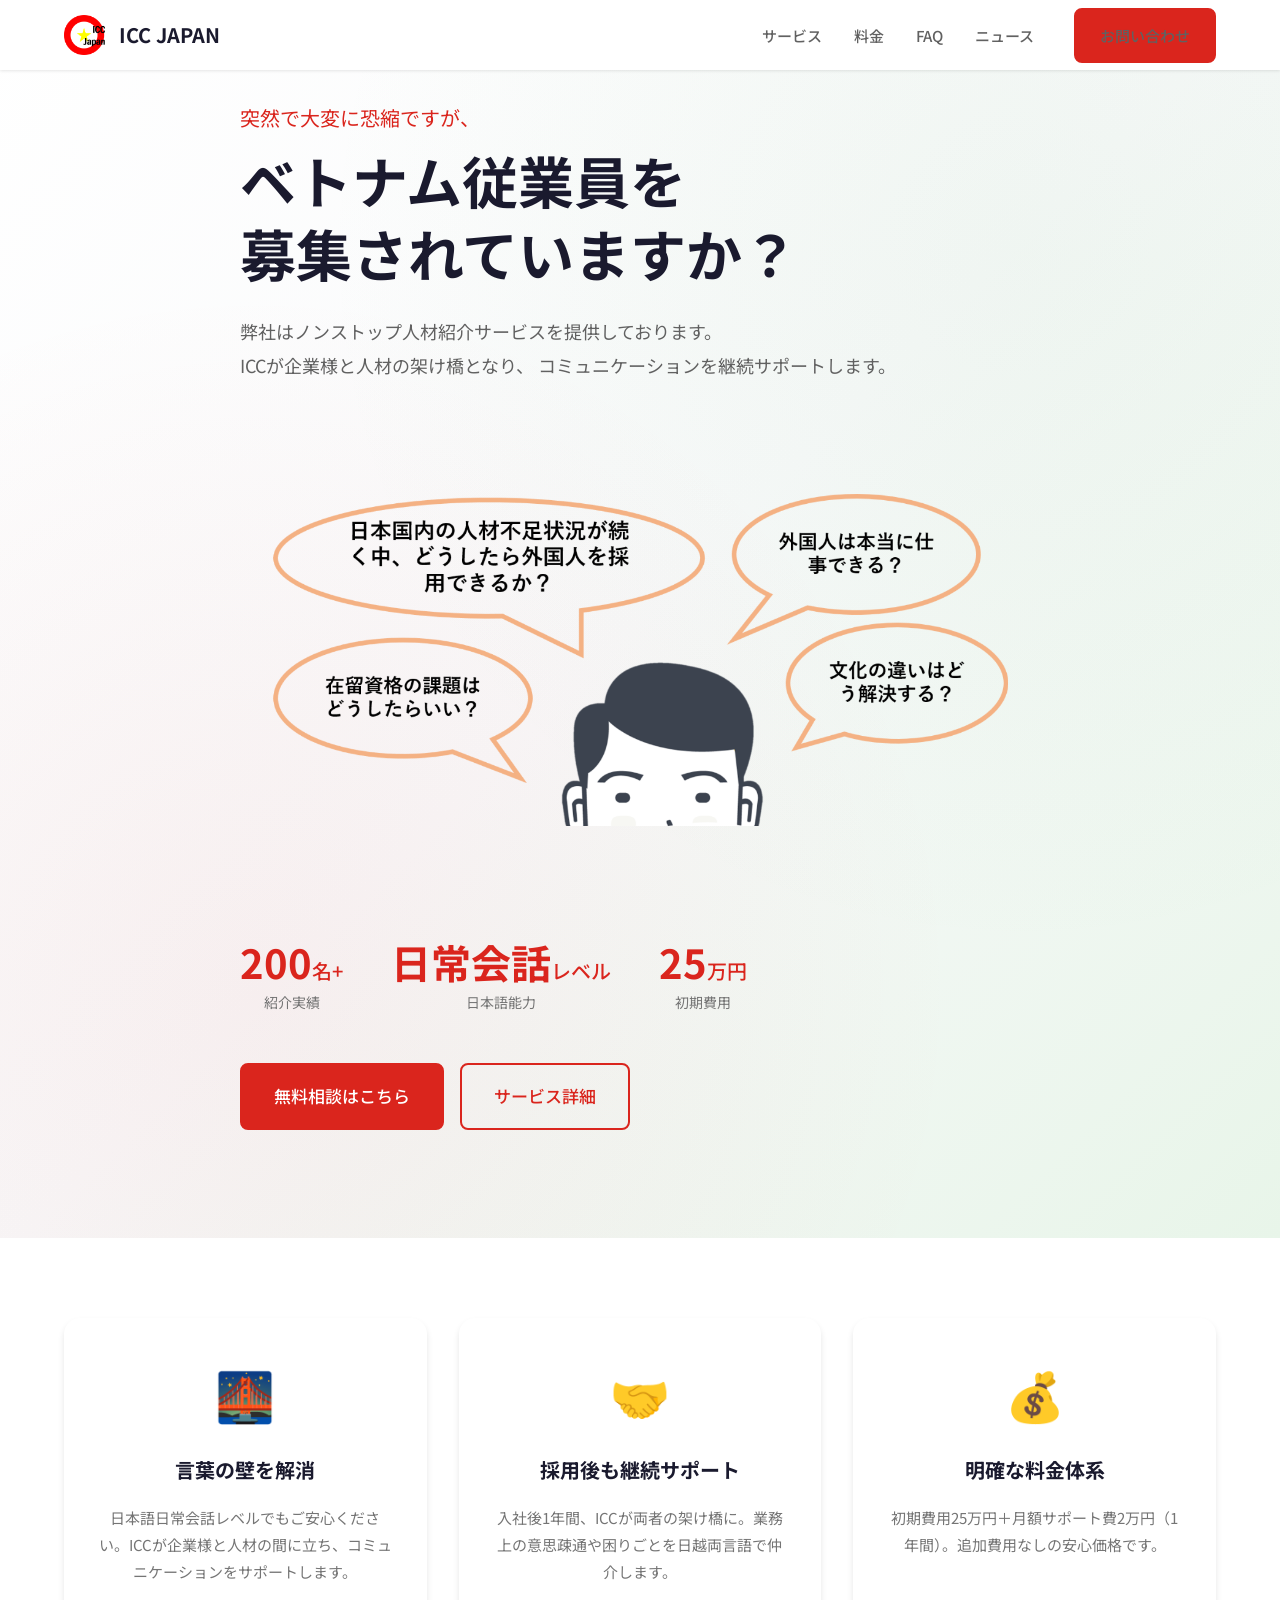
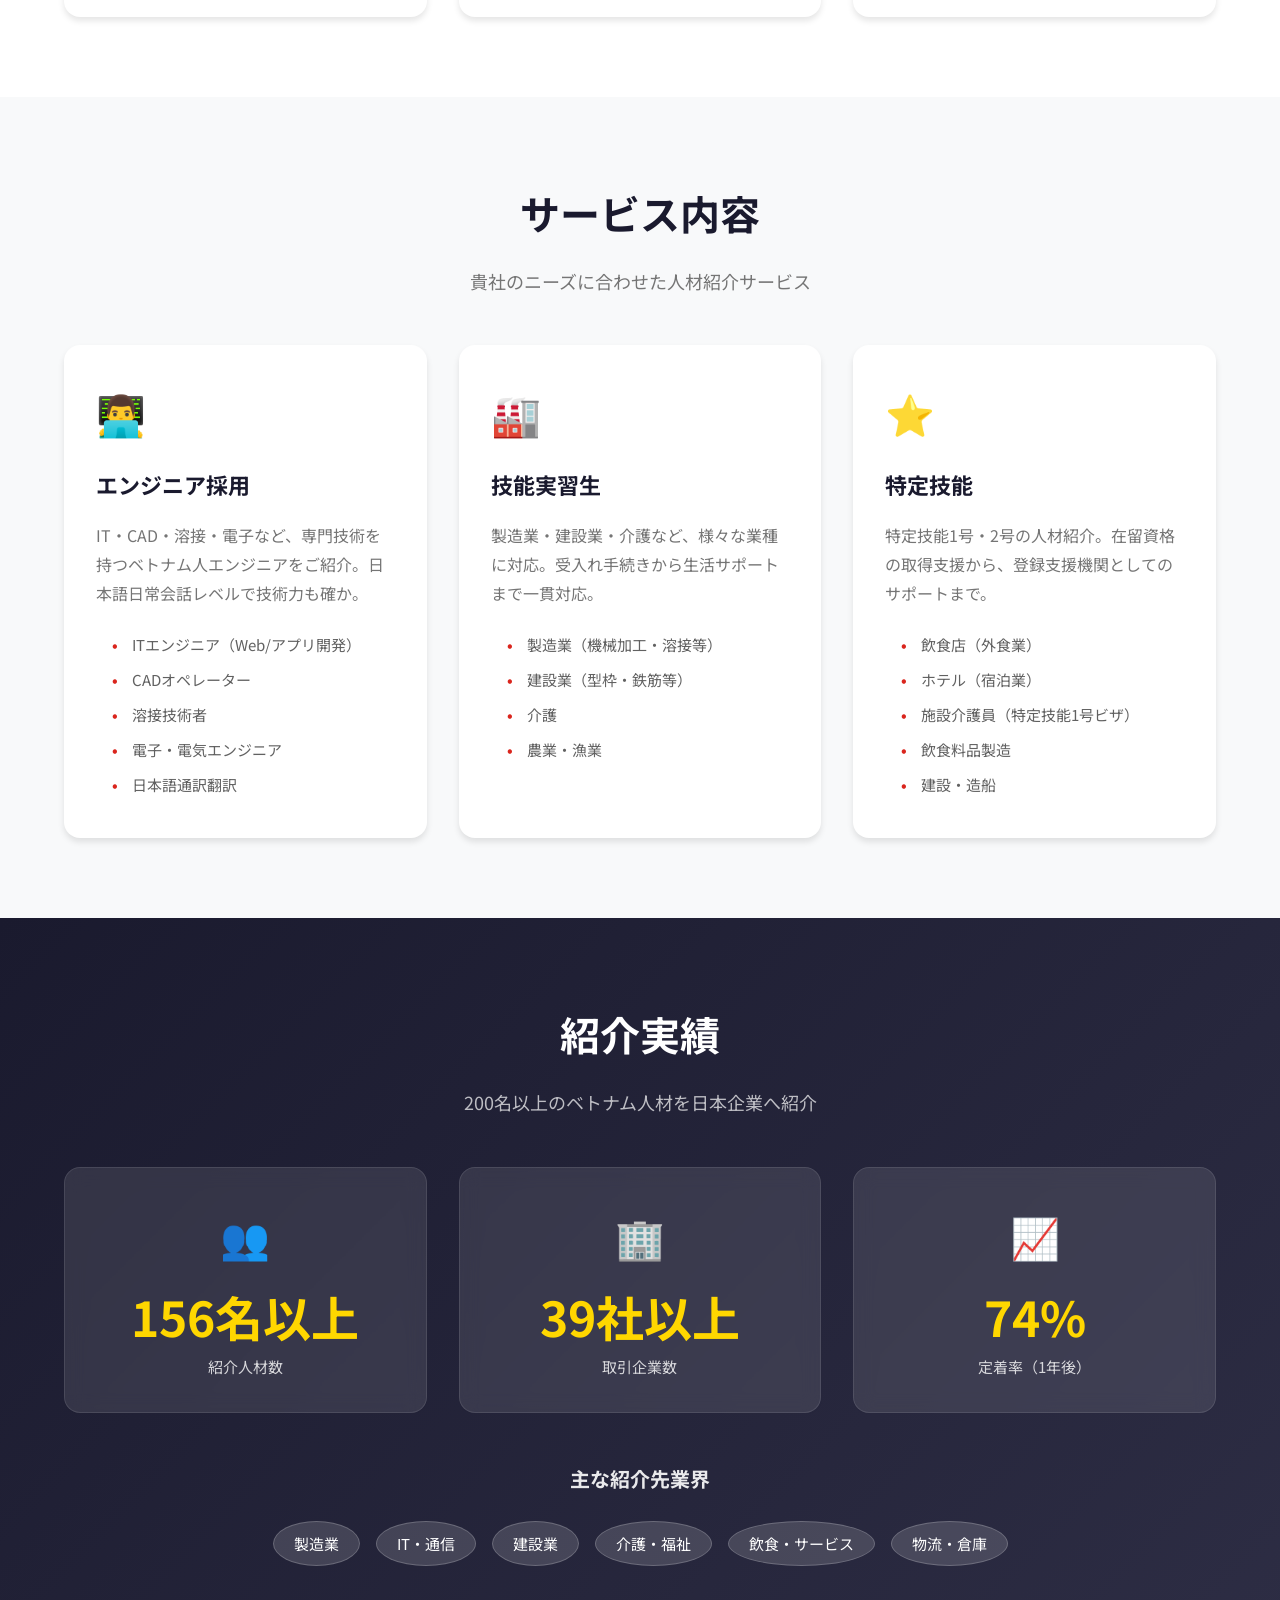
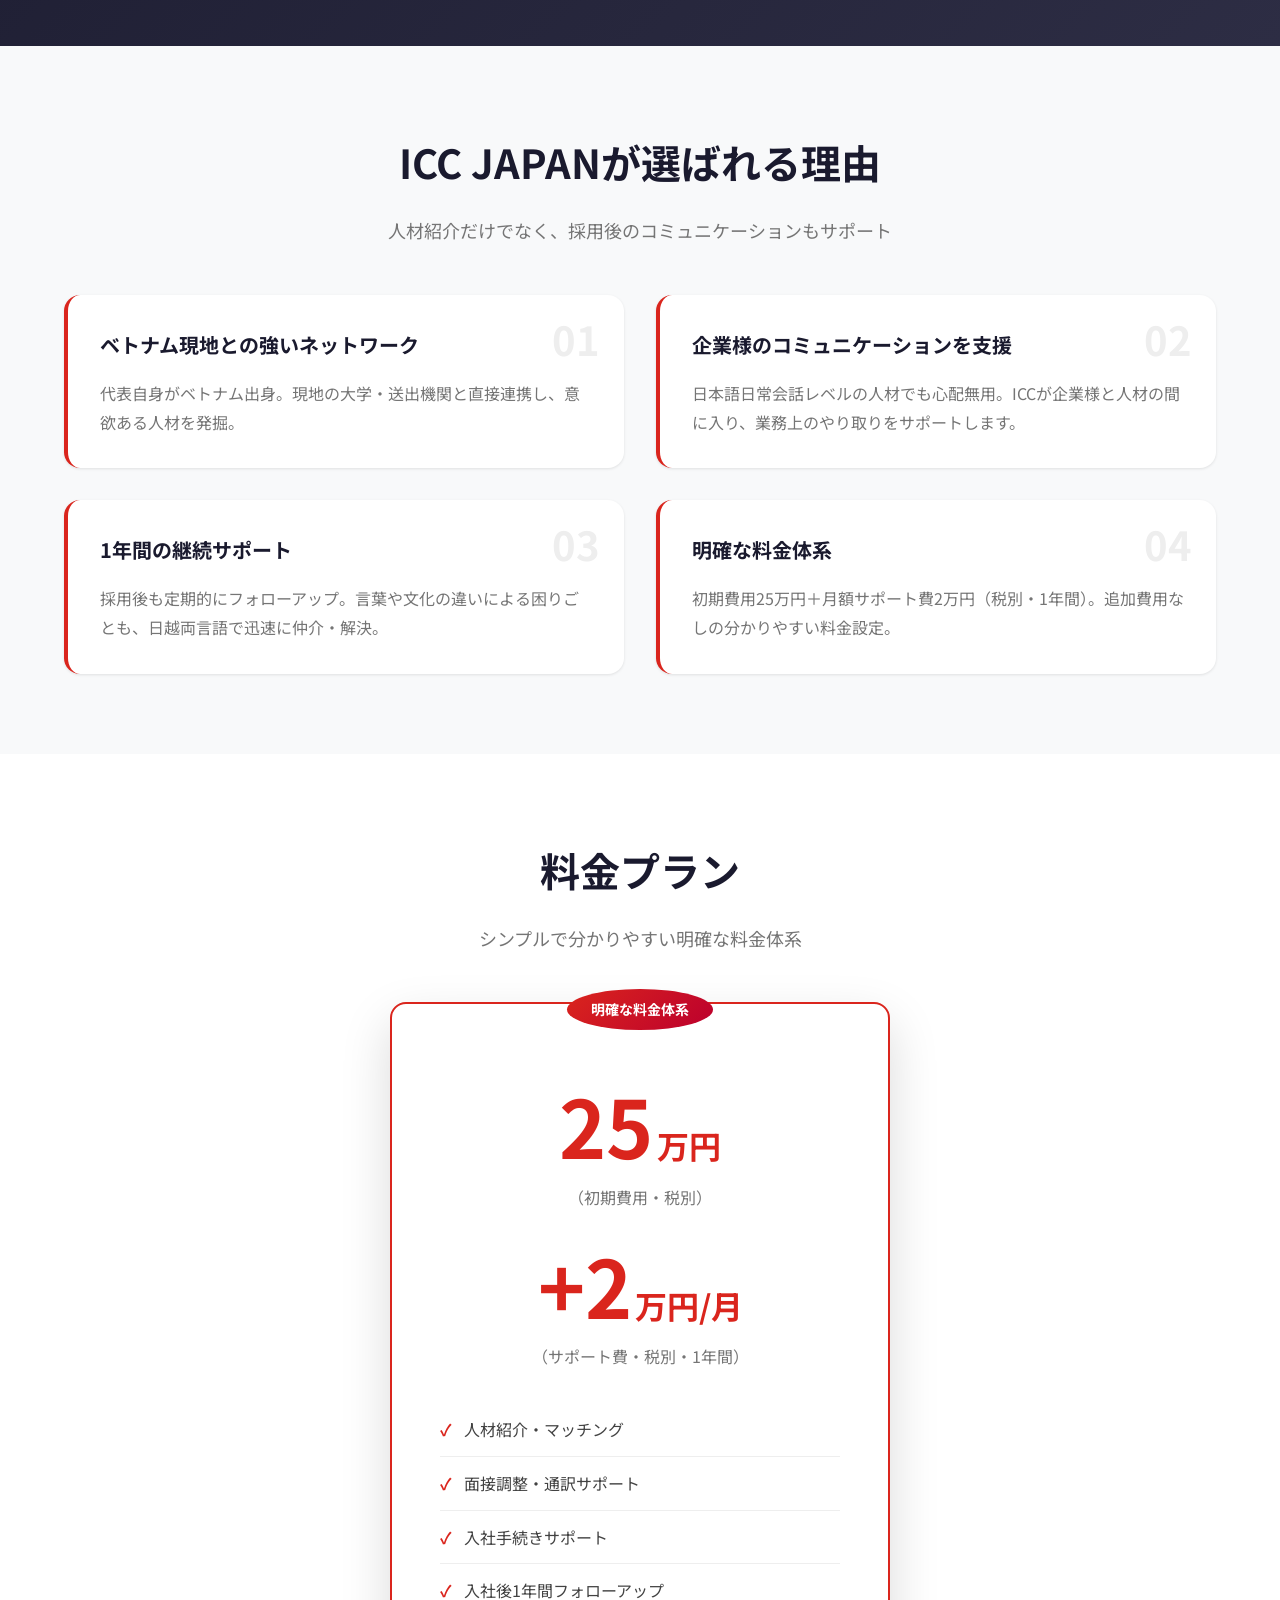
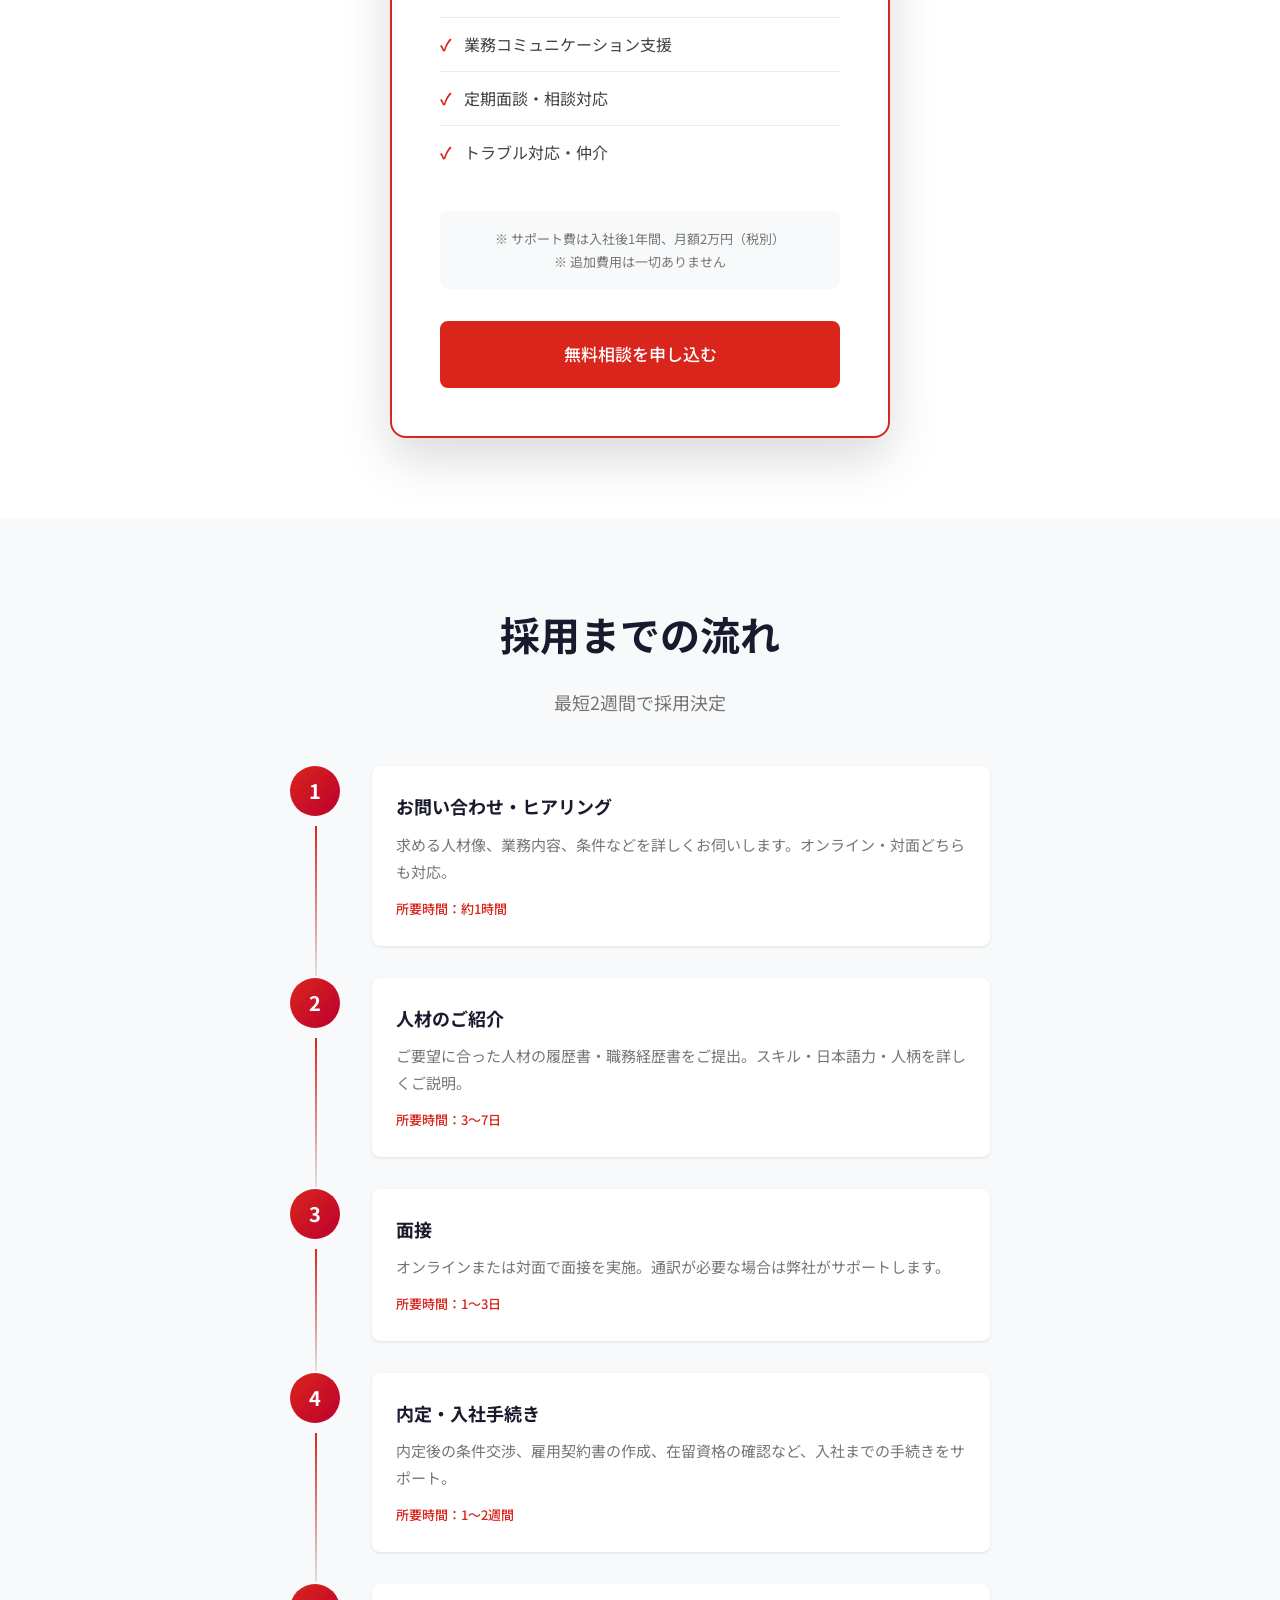
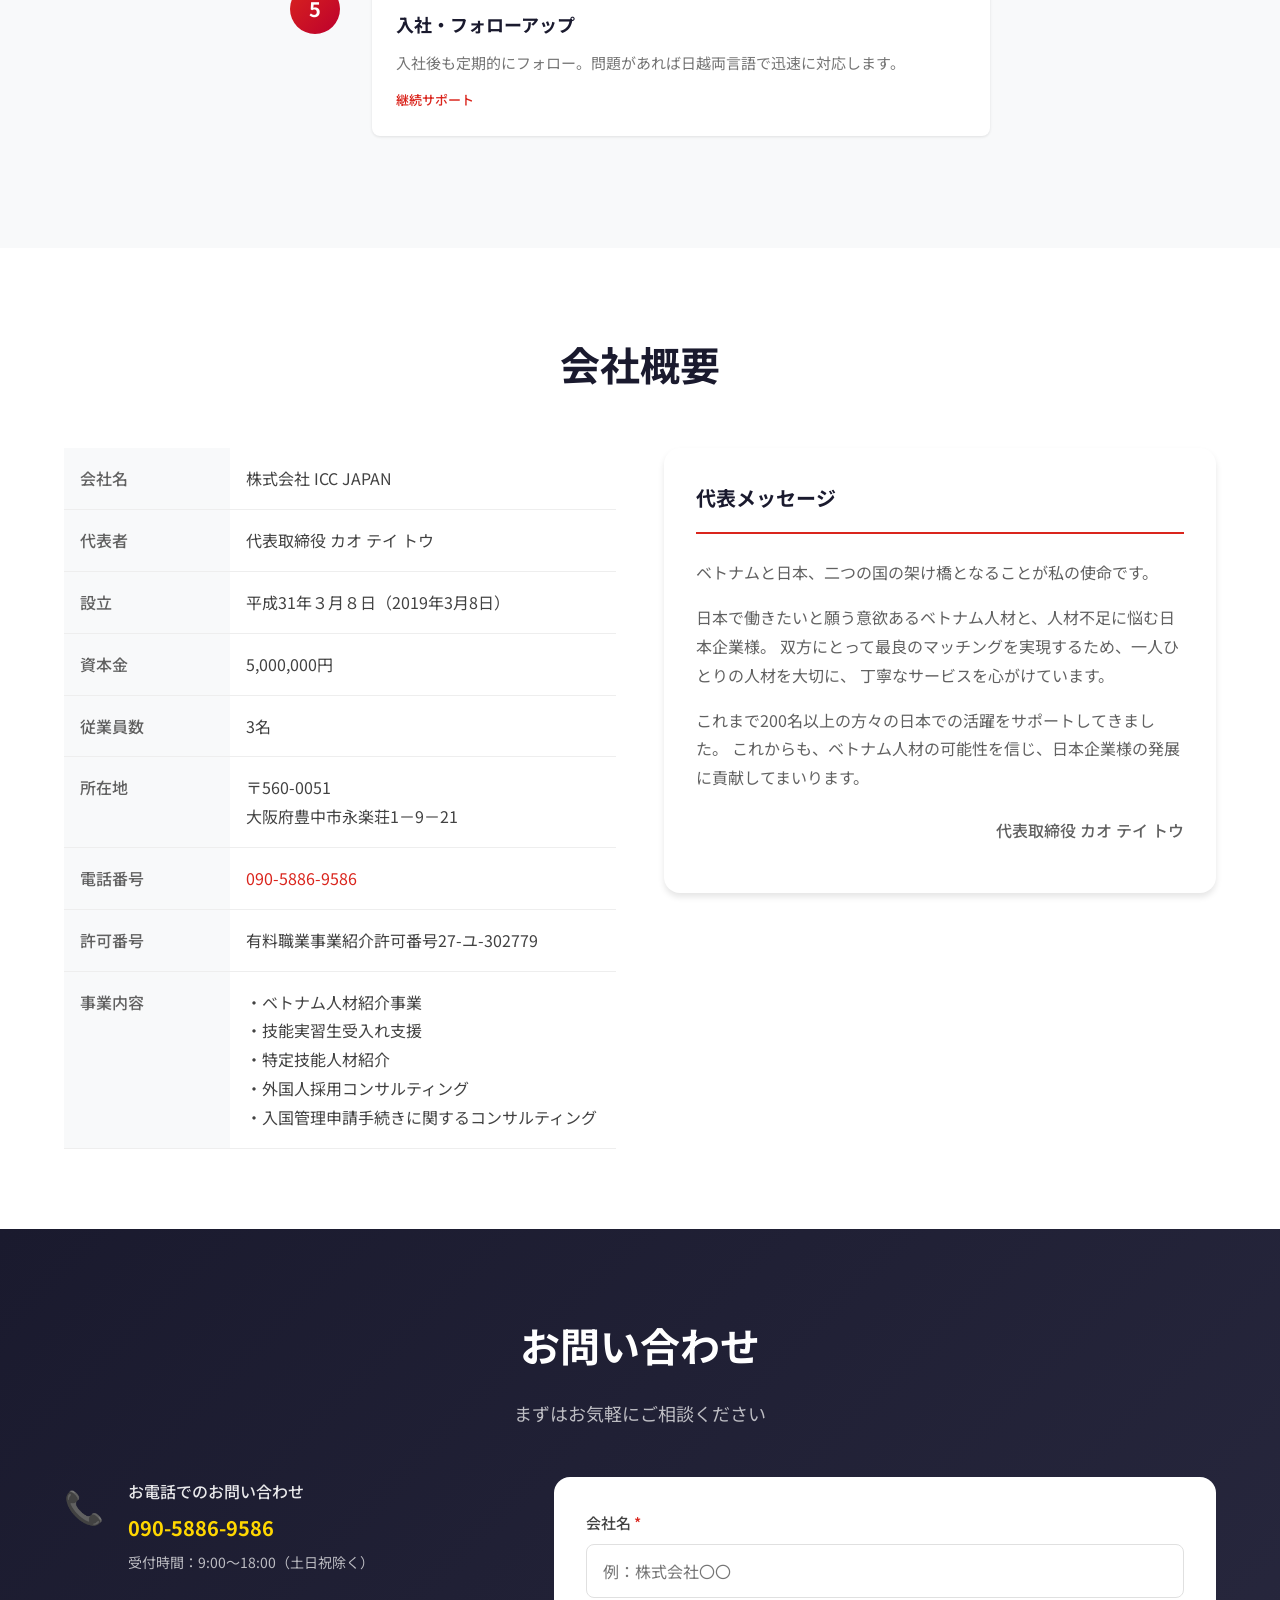
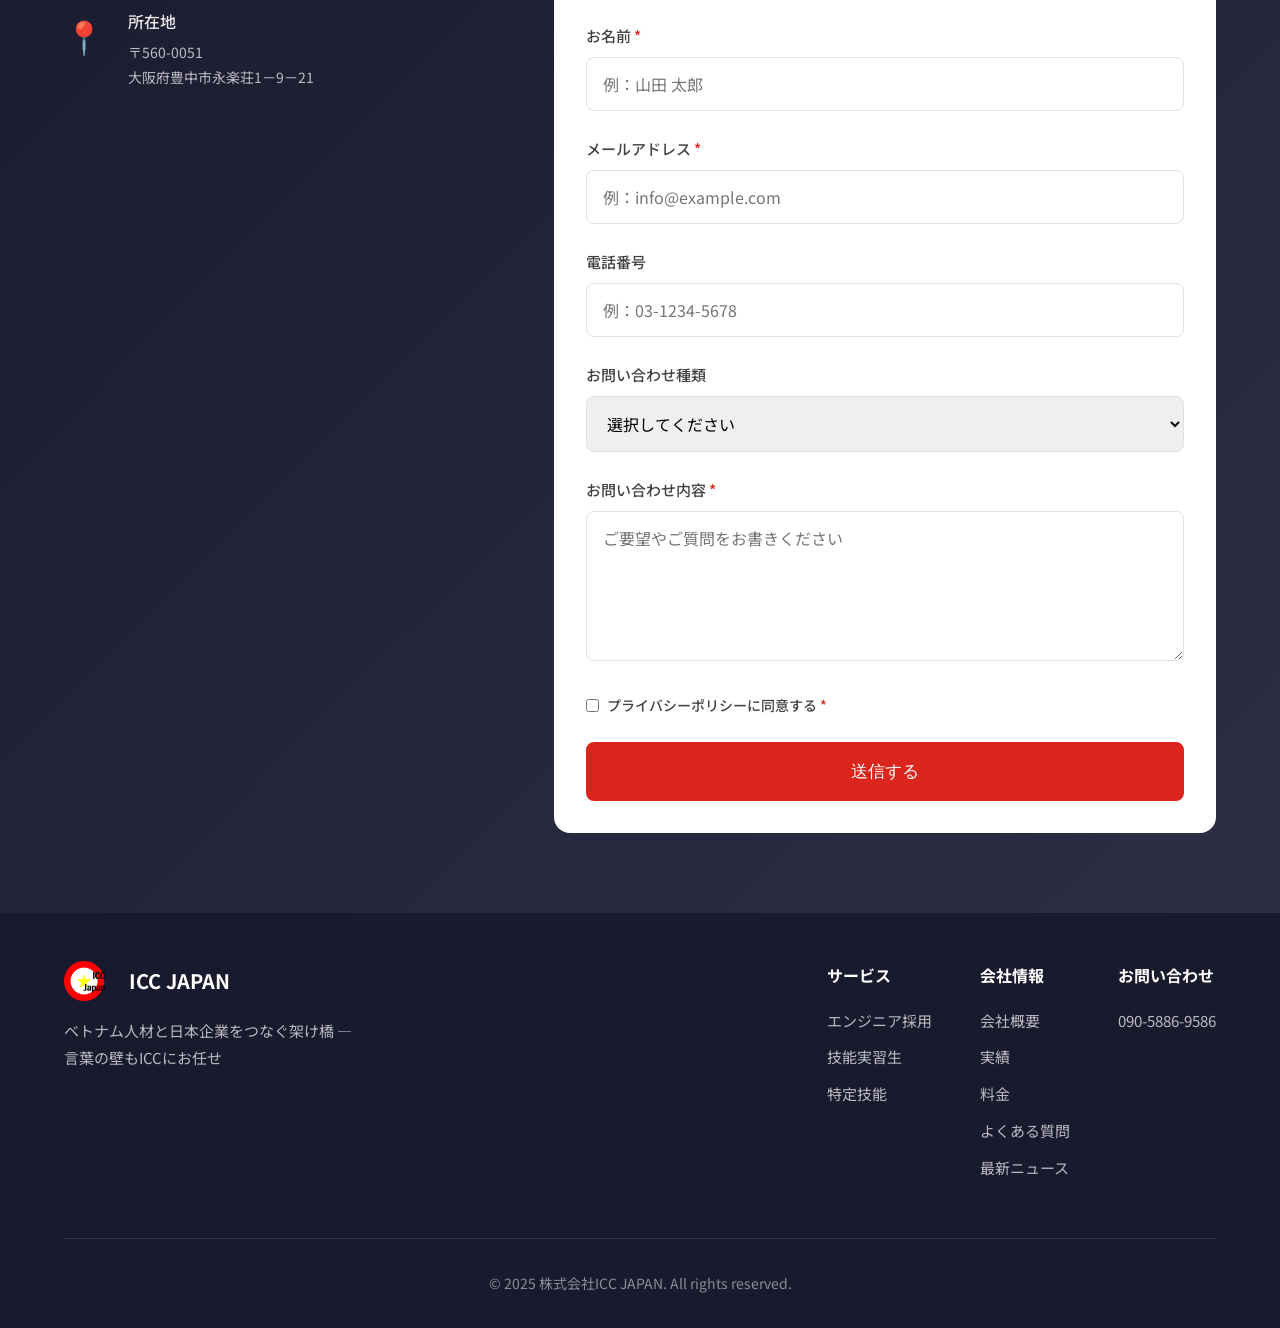
==== index.html @ caa1cba9 "Remove contact@iccjpn.com email from website" ====
<!DOCTYPE html>
<html lang="ja">
<head>
    <meta charset="UTF-8">
    <meta name="viewport" content="width=device-width, initial-scale=1.0">
    <meta http-equiv="X-UA-Compatible" content="IE=edge">
    
    <!-- Primary SEO Meta Tags -->
    <title>ベトナム人材紹介・採用支援 | 株式会社ICC JAPAN【大阪】</title>
    <meta name="description" content="ベトナム人材紹介のエキスパート。日本語日常会話レベルの人材でも安心—ICCが企業様と人材の架け橋となりコミュニケーションをサポート。200名以上の紹介実績。初期費用25万円+月額2万円の明確な料金体系。大阪を拠点に全国対応。">
    <meta name="keywords" content="ベトナム人材紹介,技能実習生,特定技能,エンジニア採用,外国人採用,ベトナム人エンジニア,人材紹介会社,大阪,日本語日常会話,外国人労働者">
    <meta name="author" content="株式会社ICC JAPAN">
    <meta name="robots" content="index, follow">
    <link rel="canonical" href="https://iccjpn.com/">
    
    <!-- Hreflang -->
    <link rel="alternate" hreflang="ja" href="https://iccjpn.com/">
    <link rel="alternate" hreflang="x-default" href="https://iccjpn.com/">
    
    <!-- Open Graph / Facebook -->
    <meta property="og:type" content="website">
    <meta property="og:url" content="https://iccjpn.com/">
    <meta property="og:title" content="ベトナム人材紹介・採用支援 | 株式会社ICC JAPAN">
    <meta property="og:description" content="日本語日常会話レベルでも安心採用。ICCが企業様と人材の架け橋となり、コミュニケーションを継続サポート。200名以上の紹介実績。明確な料金体系。">
    <meta property="og:image" content="https://iccjpn.com/images/og-image.jpg">
    <meta property="og:locale" content="ja_JP">
    
    <!-- Twitter -->
    <meta name="twitter:card" content="summary_large_image">
    <meta name="twitter:url" content="https://iccjpn.com/">
    <meta name="twitter:title" content="ベトナム人材紹介・採用支援 | 株式会社ICC JAPAN">
    <meta name="twitter:description" content="日本語日常会話レベルでも安心採用。ICCが企業と人材の架け橋に。200名以上の紹介実績。">
    <meta name="twitter:image" content="https://iccjpn.com/images/og-image.jpg">
    
    <!-- Favicon -->
    <link rel="icon" type="image/svg+xml" href="/images/favicon.svg">
    <link rel="apple-touch-icon" href="/images/apple-touch-icon.png">
    
    <!-- Google Fonts -->
    <link rel="preconnect" href="https://fonts.googleapis.com">
    <link rel="preconnect" href="https://fonts.gstatic.com" crossorigin>
    <link href="https://fonts.googleapis.com/css2?family=Noto+Sans+JP:wght@400;500;700&display=swap" rel="stylesheet">
    
    <!-- Google tag (gtag.js) -->
    <!-- Get your ID from: https://analytics.google.com → Admin → Data Streams -->
    <script async src="https://www.googletagmanager.com/gtag/js?id=G-J0CHSYTLVM"></script>
    <script>
      window.dataLayer = window.dataLayer || [];
      function gtag(){dataLayer.push(arguments);}
      gtag('js', new Date());
      gtag('config', 'G-J0CHSYTLVM');
    </script>
    
    <!-- Stylesheets -->
    <link rel="stylesheet" href="css/style.css">
    
    <!-- Structured Data - Organization Schema -->
    <script type="application/ld+json">
    {
        "@context": "https://schema.org",
        "@type": "Organization",
        "name": "株式会社ICC JAPAN",
        "alternateName": "ICC JAPAN",
        "url": "https://iccjpn.com",
        "logo": "https://iccjpn.com/images/logo.png",
        "description": "ベトナム人材紹介・採用支援サービス。企業と人材の架け橋となり、日本語日常会話レベルからの採用を継続サポート。",
        "foundingDate": "2019-03-08",
        "address": {
            "@type": "PostalAddress",
            "streetAddress": "永楽荘1－9－21",
            "addressLocality": "豊中市",
            "addressRegion": "大阪府",
            "postalCode": "560-0051",
            "addressCountry": "JP"
        },
        "contactPoint": {
            "@type": "ContactPoint",
            "telephone": "+81-90-5886-9586",
            "contactType": "customer service",
            "availableLanguage": ["Japanese", "Vietnamese"]
        },
        "sameAs": [],
        "areaServed": "JP",
        "serviceType": "人材紹介サービス"
    }
    </script>
    
    <!-- Structured Data - LocalBusiness -->
    <script type="application/ld+json">
    {
        "@context": "https://schema.org",
        "@type": "EmploymentAgency",
        "name": "株式会社ICC JAPAN",
        "image": "https://iccjpn.com/images/office.jpg",
        "url": "https://iccjpn.com",
        "telephone": "+81-90-5886-9586",
        "address": {
            "@type": "PostalAddress",
            "streetAddress": "永楽荘1－9－21",
            "addressLocality": "豊中市",
            "addressRegion": "大阪府",
            "postalCode": "560-0051",
            "addressCountry": "JP"
        },
        "priceRange": "初期費用25万円+月額2万円（税別・1年間）",
        "openingHoursSpecification": {
            "@type": "OpeningHoursSpecification",
            "dayOfWeek": ["Monday", "Tuesday", "Wednesday", "Thursday", "Friday"],
            "opens": "09:00",
            "closes": "18:00"
        }
    }
    </script>
</head>
<body>
    <!-- Header -->
    <header class="header" id="header">
        <div class="container">
            <div class="header-inner">
                <a href="/" class="logo">
                    <img src="images/logo.png" alt="ICC JAPAN" class="logo-image">
                    <span class="logo-text">ICC JAPAN</span>
                </a>
                <button class="mobile-menu-btn" aria-label="メニュー" id="mobileMenuBtn">
                    <span></span>
                    <span></span>
                    <span></span>
                </button>
                <nav class="nav" id="nav">
                    <ul class="nav-list">
                        <li><a href="#services">サービス</a></li>
                        <li><a href="#pricing">料金</a></li>
                        <li><a href="/faq.html">FAQ</a></li>
                        <li><a href="/news.html">ニュース</a></li>
                        <li><a href="#contact" class="btn btn-primary">お問い合わせ</a></li>
                    </ul>
                </nav>
            </div>
        </div>
    </header>

    <!-- Hero Section -->
    <section class="hero" id="hero">
        <div class="hero-bg"></div>
        <div class="container">
            <div class="hero-content">
                <h1 class="hero-title">
                    <span class="hero-title-sub">突然で大変に恐縮ですが、</span>
                    <span class="hero-title-main">ベトナム従業員を<br>募集されていますか？</span>
                </h1>
                <p class="hero-description">
                    弊社はノンストップ人材紹介サービスを提供しております。<br>
                    ICCが企業様と人材の架け橋となり、<br class="sp-only">
                    コミュニケーションを継続サポートします。
                </p>
                <div class="hero-image">
                    <img src="images/recruitment-main.png" alt="ベトナム人材紹介サービス - ICC JAPANがベトナム人エンジニア・技能実習生・特定技能人材と日本企業をマッチング" loading="lazy" width="800" height="500" style="max-width: 100%; height: auto; margin: 2rem 0;">
                </div>
                <div class="hero-stats">
                    <div class="stat-item">
                        <span class="stat-number">200<small>名+</small></span>
                        <span class="stat-label">紹介実績</span>
                    </div>
                    <div class="stat-item">
                        <span class="stat-number">日常会話<small>レベル</small></span>
                        <span class="stat-label">日本語能力</span>
                    </div>
                    <div class="stat-item">
                        <span class="stat-number">25<small>万円</small></span>
                        <span class="stat-label">初期費用</span>
                    </div>
                </div>
                <div class="hero-cta">
                    <a href="#contact" class="btn btn-primary btn-lg">無料相談はこちら</a>
                    <a href="#services" class="btn btn-outline btn-lg">サービス詳細</a>
                </div>
            </div>
        </div>
    </section>

    <!-- Features Section -->
    <section class="features" id="features">
        <div class="container">
            <div class="features-grid">
                <div class="feature-card">
                    <div class="feature-icon">🌉</div>
                    <h3>言葉の壁を解消</h3>
                    <p>日本語日常会話レベルでもご安心ください。ICCが企業様と人材の間に立ち、コミュニケーションをサポートします。</p>
                </div>
                <div class="feature-card">
                    <div class="feature-icon">🤝</div>
                    <h3>採用後も継続サポート</h3>
                    <p>入社後1年間、ICCが両者の架け橋に。業務上の意思疎通や困りごとを日越両言語で仲介します。</p>
                </div>
                <div class="feature-card">
                    <div class="feature-icon">💰</div>
                    <h3>明確な料金体系</h3>
                    <p>初期費用25万円＋月額サポート費2万円（1年間）。追加費用なしの安心価格です。</p>
                </div>
            </div>
        </div>
    </section>

    <!-- Services Section -->
    <section class="services section" id="services">
        <div class="container">
            <div class="section-header">
                <h2 class="section-title">サービス内容</h2>
                <p class="section-subtitle">貴社のニーズに合わせた人材紹介サービス</p>
            </div>
            <div class="services-grid">
                <div class="service-card">
                    <div class="service-icon">👨‍💻</div>
                    <h3>エンジニア採用</h3>
                    <p>IT・CAD・溶接・電子など、専門技術を持つベトナム人エンジニアをご紹介。日本語日常会話レベルで技術力も確か。</p>
                    <ul class="service-list">
                        <li>ITエンジニア（Web/アプリ開発）</li>
                        <li>CADオペレーター</li>
                        <li>溶接技術者</li>
                        <li>電子・電気エンジニア</li>
                        <li>日本語通訳翻訳</li>
                    </ul>
                </div>
                <div class="service-card">
                    <div class="service-icon">🏭</div>
                    <h3>技能実習生</h3>
                    <p>製造業・建設業・介護など、様々な業種に対応。受入れ手続きから生活サポートまで一貫対応。</p>
                    <ul class="service-list">
                        <li>製造業（機械加工・溶接等）</li>
                        <li>建設業（型枠・鉄筋等）</li>
                        <li>介護</li>
                        <li>農業・漁業</li>
                    </ul>
                </div>
                <div class="service-card">
                    <div class="service-icon">⭐</div>
                    <h3>特定技能</h3>
                    <p>特定技能1号・2号の人材紹介。在留資格の取得支援から、登録支援機関としてのサポートまで。</p>
                    <ul class="service-list">
                        <li>飲食店（外食業）</li>
                        <li>ホテル（宿泊業）</li>
                        <li>施設介護員（特定技能1号ビザ）</li>
                        <li>飲食料品製造</li>
                        <li>建設・造船</li>
                    </ul>
                </div>
            </div>
        </div>
    </section>

    <!-- Track Record Section -->
    <section class="track-record section" id="track-record">
        <div class="container">
            <div class="section-header">
                <h2 class="section-title">紹介実績</h2>
                <p class="section-subtitle">200名以上のベトナム人材を日本企業へ紹介</p>
            </div>
            <div class="track-record-content">
                <div class="stats-showcase">
                    <div class="stat-card">
                        <div class="stat-icon">👥</div>
                        <div class="stat-number-lg">200<span>名以上</span></div>
                        <div class="stat-desc">紹介人材数</div>
                    </div>
                    <div class="stat-card">
                        <div class="stat-icon">🏢</div>
                        <div class="stat-number-lg">50<span>社以上</span></div>
                        <div class="stat-desc">取引企業数</div>
                    </div>
                    <div class="stat-card">
                        <div class="stat-icon">📈</div>
                        <div class="stat-number-lg">95<span>%</span></div>
                        <div class="stat-desc">定着率（1年後）</div>
                    </div>
                </div>
                <div class="industries-served">
                    <h3>主な紹介先業界</h3>
                    <div class="industry-tags">
                        <span class="industry-tag">製造業</span>
                        <span class="industry-tag">IT・通信</span>
                        <span class="industry-tag">建設業</span>
                        <span class="industry-tag">介護・福祉</span>
                        <span class="industry-tag">飲食・サービス</span>
                        <span class="industry-tag">物流・倉庫</span>
                    </div>
                </div>
            </div>
        </div>
    </section>

    <!-- Why Choose Us Section -->
    <section class="why-us section" id="why-us">
        <div class="container">
            <div class="section-header">
                <h2 class="section-title">ICC JAPANが選ばれる理由</h2>
                <p class="section-subtitle">人材紹介だけでなく、採用後のコミュニケーションもサポート</p>
            </div>
            <div class="why-us-grid">
                <div class="why-us-item">
                    <div class="why-us-number">01</div>
                    <h3>ベトナム現地との強いネットワーク</h3>
                    <p>代表自身がベトナム出身。現地の大学・送出機関と直接連携し、意欲ある人材を発掘。</p>
                </div>
                <div class="why-us-item">
                    <div class="why-us-number">02</div>
                    <h3>企業様のコミュニケーションを支援</h3>
                    <p>日本語日常会話レベルの人材でも心配無用。ICCが企業様と人材の間に入り、業務上のやり取りをサポートします。</p>
                </div>
                <div class="why-us-item">
                    <div class="why-us-number">03</div>
                    <h3>1年間の継続サポート</h3>
                    <p>採用後も定期的にフォローアップ。言葉や文化の違いによる困りごとも、日越両言語で迅速に仲介・解決。</p>
                </div>
                <div class="why-us-item">
                    <div class="why-us-number">04</div>
                    <h3>明確な料金体系</h3>
                    <p>初期費用25万円＋月額サポート費2万円（税別・1年間）。追加費用なしの分かりやすい料金設定。</p>
                </div>
            </div>
        </div>
    </section>

    <!-- Pricing Section -->
    <section class="pricing section" id="pricing">
        <div class="container">
            <div class="section-header">
                <h2 class="section-title">料金プラン</h2>
                <p class="section-subtitle">シンプルで分かりやすい明確な料金体系</p>
            </div>
            <div class="pricing-card-wrapper">
                <div class="pricing-card">
                    <div class="pricing-badge">明確な料金体系</div>
                    <div class="pricing-amount">
                        <span class="pricing-percent">25</span>
                        <span class="pricing-unit">万円</span>
                        <span class="pricing-base">（初期費用・税別）</span>
                    </div>
                    <div class="pricing-amount" style="margin-top: 1rem; font-size: 0.8em;">
                        <span class="pricing-percent">+2</span>
                        <span class="pricing-unit">万円/月</span>
                        <span class="pricing-base">（サポート費・税別・1年間）</span>
                    </div>
                    <ul class="pricing-features">
                        <li><span class="check">✓</span>人材紹介・マッチング</li>
                        <li><span class="check">✓</span>面接調整・通訳サポート</li>
                        <li><span class="check">✓</span>入社手続きサポート</li>
                        <li><span class="check">✓</span>入社後1年間フォローアップ</li>
                        <li><span class="check">✓</span>業務コミュニケーション支援</li>
                        <li><span class="check">✓</span>定期面談・相談対応</li>
                        <li><span class="check">✓</span>トラブル対応・仲介</li>
                    </ul>
                    <div class="pricing-note">
                        ※ サポート費は入社後1年間、月額2万円（税別）<br>
                        ※ 追加費用は一切ありません
                    </div>
                    <a href="#contact" class="btn btn-primary btn-lg btn-block">無料相談を申し込む</a>
                </div>
            </div>
        </div>
    </section>

    <!-- Process Section -->
    <section class="process section" id="process">
        <div class="container">
            <div class="section-header">
                <h2 class="section-title">採用までの流れ</h2>
                <p class="section-subtitle">最短2週間で採用決定</p>
            </div>
            <div class="process-timeline">
                <div class="process-step">
                    <div class="step-number">1</div>
                    <div class="step-content">
                        <h3>お問い合わせ・ヒアリング</h3>
                        <p>求める人材像、業務内容、条件などを詳しくお伺いします。オンライン・対面どちらも対応。</p>
                        <span class="step-duration">所要時間：約1時間</span>
                    </div>
                </div>
                <div class="process-step">
                    <div class="step-number">2</div>
                    <div class="step-content">
                        <h3>人材のご紹介</h3>
                        <p>ご要望に合った人材の履歴書・職務経歴書をご提出。スキル・日本語力・人柄を詳しくご説明。</p>
                        <span class="step-duration">所要時間：3〜7日</span>
                    </div>
                </div>
                <div class="process-step">
                    <div class="step-number">3</div>
                    <div class="step-content">
                        <h3>面接</h3>
                        <p>オンラインまたは対面で面接を実施。通訳が必要な場合は弊社がサポートします。</p>
                        <span class="step-duration">所要時間：1〜3日</span>
                    </div>
                </div>
                <div class="process-step">
                    <div class="step-number">4</div>
                    <div class="step-content">
                        <h3>内定・入社手続き</h3>
                        <p>内定後の条件交渉、雇用契約書の作成、在留資格の確認など、入社までの手続きをサポート。</p>
                        <span class="step-duration">所要時間：1〜2週間</span>
                    </div>
                </div>
                <div class="process-step">
                    <div class="step-number">5</div>
                    <div class="step-content">
                        <h3>入社・フォローアップ</h3>
                        <p>入社後も定期的にフォロー。問題があれば日越両言語で迅速に対応します。</p>
                        <span class="step-duration">継続サポート</span>
                    </div>
                </div>
            </div>
        </div>
    </section>

    <!-- About Section -->
    <section class="about section" id="about">
        <div class="container">
            <div class="section-header">
                <h2 class="section-title">会社概要</h2>
            </div>
            <div class="about-content">
                <div class="about-info">
                    <table class="about-table">
                        <tr>
                            <th>会社名</th>
                            <td>株式会社 ICC JAPAN</td>
                        </tr>
                        <tr>
                            <th>代表者</th>
                            <td>代表取締役 カオ テイ トウ</td>
                        </tr>
                        <tr>
                            <th>設立</th>
                            <td>平成31年３月８日（2019年3月8日）</td>
                        </tr>
                        <tr>
                            <th>資本金</th>
                            <td>5,000,000円</td>
                        </tr>
                        <tr>
                            <th>従業員数</th>
                            <td>3名</td>
                        </tr>
                        <tr>
                            <th>所在地</th>
                            <td>〒560-0051<br>大阪府豊中市永楽荘1－9－21</td>
                        </tr>
                        <tr>
                            <th>電話番号</th>
                            <td><a href="tel:090-5886-9586">090-5886-9586</a></td>
                        </tr>

                        <tr>
                            <th>許可番号</th>
                            <td>有料職業事業紹介許可番号27-ユ-302779</td>
                        </tr>
                        <tr>
                            <th>事業内容</th>
                            <td>
                                ・ベトナム人材紹介事業<br>
                                ・技能実習生受入れ支援<br>
                                ・特定技能人材紹介<br>
                                ・外国人採用コンサルティング<br>
                                ・入国管理申請手続きに関するコンサルティング
                            </td>
                        </tr>
                    </table>
                </div>
                <div class="about-message">
                    <h3>代表メッセージ</h3>
                    <p>
                        ベトナムと日本、二つの国の架け橋となることが私の使命です。
                    </p>
                    <p>
                        日本で働きたいと願う意欲あるベトナム人材と、人材不足に悩む日本企業様。
                        双方にとって最良のマッチングを実現するため、一人ひとりの人材を大切に、
                        丁寧なサービスを心がけています。
                    </p>
                    <p>
                        これまで200名以上の方々の日本での活躍をサポートしてきました。
                        これからも、ベトナム人材の可能性を信じ、日本企業様の発展に貢献してまいります。
                    </p>
                    <p class="representative-name">代表取締役 カオ テイ トウ</p>
                </div>
            </div>
        </div>
    </section>

    <!-- Contact Section -->
    <section class="contact section" id="contact">
        <div class="container">
            <div class="section-header">
                <h2 class="section-title">お問い合わせ</h2>
                <p class="section-subtitle">まずはお気軽にご相談ください</p>
            </div>
            <div class="contact-content">
                <div class="contact-info">
                    <div class="contact-item">
                        <div class="contact-icon">📞</div>
                        <div class="contact-detail">
                            <h4>お電話でのお問い合わせ</h4>
                            <a href="tel:090-5886-9586" class="contact-phone">090-5886-9586</a>
                            <p>受付時間：9:00〜18:00（土日祝除く）</p>
                        </div>
                    </div>

                    <div class="contact-item">
                        <div class="contact-icon">📍</div>
                        <div class="contact-detail">
                            <h4>所在地</h4>
                            <p>〒560-0051<br>大阪府豊中市永楽荘1－9－21</p>
                        </div>
                    </div>
                </div>
                <div class="contact-form-wrapper">
                    <form class="contact-form" id="contactForm" action="https://formspree.io/f/xqedlvnl" method="POST">
                        <input type="hidden" name="_next" value="https://iccjpn.com/?success=true">
                        <input type="hidden" name="_subject" value="【ICC JAPAN】お問い合わせ">
                        <input type="text" name="_gotcha" style="display:none">
                        <div class="form-group">
                            <label for="company">会社名 <span class="required">*</span></label>
                            <input type="text" id="company" name="company" required placeholder="例：株式会社〇〇">
                        </div>
                        <div class="form-group">
                            <label for="name">お名前 <span class="required">*</span></label>
                            <input type="text" id="name" name="name" required placeholder="例：山田 太郎">
                        </div>
                        <div class="form-group">
                            <label for="email">メールアドレス <span class="required">*</span></label>
                            <input type="email" id="email" name="email" required placeholder="例：info@example.com">
                        </div>
                        <div class="form-group">
                            <label for="phone">電話番号</label>
                            <input type="tel" id="phone" name="phone" placeholder="例：03-1234-5678">
                        </div>
                        <div class="form-group">
                            <label for="category">お問い合わせ種類</label>
                            <select id="category" name="category">
                                <option value="">選択してください</option>
                                <option value="engineer">エンジニア採用について</option>
                                <option value="trainee">技能実習生について</option>
                                <option value="specified">特定技能について</option>
                                <option value="other">その他</option>
                            </select>
                        </div>
                        <div class="form-group">
                            <label for="message">お問い合わせ内容 <span class="required">*</span></label>
                            <textarea id="message" name="message" rows="5" required placeholder="ご要望やご質問をお書きください"></textarea>
                        </div>
                        <div class="form-group form-checkbox">
                            <input type="checkbox" id="privacy" name="privacy" required>
                            <label for="privacy">プライバシーポリシーに同意する <span class="required">*</span></label>
                        </div>
                        <button type="submit" class="btn btn-primary btn-lg btn-block">送信する</button>
                    </form>
                    <div class="form-success" id="formSuccess" style="display:none; background:#e8f5e9; border:1px solid #4caf50; border-radius:8px; padding:2rem; text-align:center; margin-top:1rem;">
                        <p style="color:#2e7d32; font-size:1.2rem; font-weight:700;">✅ お問い合わせありがとうございます！</p>
                        <p style="color:#424242;">2営業日以内にご返信いたします。</p>
                    </div>
                </div>
            </div>
        </div>
    </section>

    <!-- Footer -->
    <footer class="footer">
        <div class="container">
            <div class="footer-content">
                <div class="footer-brand">
                    <div class="footer-logo">
                        <img src="images/logo.png" alt="ICC JAPAN" class="logo-image" style="height: 40px; margin-right: 10px;">
                        <span class="logo-text">ICC JAPAN</span>
                    </div>
                    <p class="footer-tagline">ベトナム人材と日本企業をつなぐ架け橋 — 言葉の壁もICCにお任せ</p>
                </div>
                <div class="footer-links">
                    <div class="footer-column">
                        <h4>サービス</h4>
                        <ul>
                            <li><a href="#services">エンジニア採用</a></li>
                            <li><a href="#services">技能実習生</a></li>
                            <li><a href="#services">特定技能</a></li>
                        </ul>
                    </div>
                    <div class="footer-column">
                        <h4>会社情報</h4>
                        <ul>
                            <li><a href="#about">会社概要</a></li>
                            <li><a href="#track-record">実績</a></li>
                            <li><a href="#pricing">料金</a></li>
                            <li><a href="/faq.html">よくある質問</a></li>
                            <li><a href="/news.html">最新ニュース</a></li>
                        </ul>
                    </div>
                    <div class="footer-column">
                        <h4>お問い合わせ</h4>
                        <ul>
                            <li><a href="tel:090-5886-9586">090-5886-9586</a></li>

                        </ul>
                    </div>
                </div>
            </div>
            <div class="footer-bottom">
                <p>&copy; 2025 株式会社ICC JAPAN. All rights reserved.</p>
            </div>
        </div>
    </footer>

    <!-- Back to Top Button -->
    <a href="#" class="back-to-top" id="backToTop" aria-label="ページトップへ戻る">↑</a>

    <!-- JavaScript -->
    <script src="js/main.js" defer></script>
</body>
</html>
---- css/style.css ----
/* ==========================================================================
   ICC JAPAN - Main Stylesheet
   ========================================================================== */

/* --------------------------------------------------------------------------
   CSS Variables / Design Tokens
   -------------------------------------------------------------------------- */
:root {
    /* Colors - Vietnam & Japan inspired */
    --color-primary: #DA251D;       /* Vietnam red */
    --color-primary-dark: #B71C1C;
    --color-primary-light: #EF5350;
    --color-secondary: #BC002D;     /* Japan red */
    --color-accent: #FFD700;        /* Gold accent */
    
    /* Neutrals */
    --color-dark: #1A1A2E;
    --color-gray-900: #212121;
    --color-gray-800: #424242;
    --color-gray-700: #616161;
    --color-gray-600: #757575;
    --color-gray-500: #9E9E9E;
    --color-gray-400: #BDBDBD;
    --color-gray-300: #E0E0E0;
    --color-gray-200: #EEEEEE;
    --color-gray-100: #F5F5F5;
    --color-white: #FFFFFF;
    
    /* Background */
    --bg-light: #FAFAFA;
    --bg-section: #F8F9FA;
    
    /* Typography */
    --font-family: 'Noto Sans JP', -apple-system, BlinkMacSystemFont, 'Segoe UI', sans-serif;
    --font-size-base: 16px;
    --line-height-base: 1.8;
    
    /* Spacing */
    --spacing-xs: 0.5rem;
    --spacing-sm: 1rem;
    --spacing-md: 1.5rem;
    --spacing-lg: 2rem;
    --spacing-xl: 3rem;
    --spacing-xxl: 5rem;
    
    /* Border Radius */
    --radius-sm: 4px;
    --radius-md: 8px;
    --radius-lg: 16px;
    --radius-full: 50%;
    
    /* Shadows */
    --shadow-sm: 0 1px 3px rgba(0, 0, 0, 0.1);
    --shadow-md: 0 4px 6px rgba(0, 0, 0, 0.1);
    --shadow-lg: 0 10px 25px rgba(0, 0, 0, 0.1);
    --shadow-xl: 0 20px 50px rgba(0, 0, 0, 0.15);
    
    /* Transitions */
    --transition-fast: 0.15s ease;
    --transition-base: 0.3s ease;
    --transition-slow: 0.5s ease;
    
    /* Container */
    --container-max: 1200px;
    --container-padding: 1.5rem;
}

/* --------------------------------------------------------------------------
   Reset & Base Styles
   -------------------------------------------------------------------------- */
*, *::before, *::after {
    margin: 0;
    padding: 0;
    box-sizing: border-box;
}

html {
    font-size: var(--font-size-base);
    scroll-behavior: smooth;
}

body {
    font-family: var(--font-family);
    line-height: var(--line-height-base);
    color: var(--color-gray-800);
    background-color: var(--color-white);
    -webkit-font-smoothing: antialiased;
    -moz-osx-font-smoothing: grayscale;
}

img {
    max-width: 100%;
    height: auto;
    display: block;
}

a {
    color: var(--color-primary);
    text-decoration: none;
    transition: color var(--transition-fast);
}

a:hover {
    color: var(--color-primary-dark);
}

ul, ol {
    list-style: none;
}

/* --------------------------------------------------------------------------
   Container
   -------------------------------------------------------------------------- */
.container {
    max-width: var(--container-max);
    margin: 0 auto;
    padding: 0 var(--container-padding);
}

/* --------------------------------------------------------------------------
   Buttons
   -------------------------------------------------------------------------- */
.btn {
    display: inline-flex;
    align-items: center;
    justify-content: center;
    padding: 0.75rem 1.5rem;
    font-size: 0.9375rem;
    font-weight: 500;
    border-radius: var(--radius-md);
    border: 2px solid transparent;
    cursor: pointer;
    transition: all var(--transition-base);
    text-align: center;
    white-space: nowrap;
}

.btn-primary {
    background-color: var(--color-primary);
    color: var(--color-white);
    border-color: var(--color-primary);
}

.btn-primary:hover {
    background-color: var(--color-primary-dark);
    border-color: var(--color-primary-dark);
    color: var(--color-white);
    transform: translateY(-2px);
    box-shadow: var(--shadow-md);
}

.btn-outline {
    background-color: transparent;
    color: var(--color-primary);
    border-color: var(--color-primary);
}

.btn-outline:hover {
    background-color: var(--color-primary);
    color: var(--color-white);
    transform: translateY(-2px);
    box-shadow: var(--shadow-md);
}

.btn-lg {
    padding: 1rem 2rem;
    font-size: 1.0625rem;
}

.btn-block {
    display: flex;
    width: 100%;
}

/* --------------------------------------------------------------------------
   Header
   -------------------------------------------------------------------------- */
.header {
    position: fixed;
    top: 0;
    left: 0;
    right: 0;
    z-index: 1000;
    background-color: var(--color-white);
    box-shadow: var(--shadow-sm);
    transition: all var(--transition-base);
}

.header-inner {
    display: flex;
    align-items: center;
    justify-content: space-between;
    height: 70px;
}

.logo {
    display: flex;
    align-items: center;
    gap: 0.5rem;
    font-size: 1.25rem;
    font-weight: 700;
    color: var(--color-dark);
}

.logo:hover {
    color: var(--color-primary);
}

.logo-icon {
    font-size: 1.5rem;
}

.logo-image {
    height: 40px;
    width: auto;
    display: inline-block;
}

.nav-list {
    display: flex;
    align-items: center;
    gap: 2rem;
}

.nav-list a {
    color: var(--color-gray-700);
    font-weight: 500;
    font-size: 0.9375rem;
    transition: color var(--transition-fast);
}

.nav-list a:hover {
    color: var(--color-primary);
}

.nav-list .btn {
    margin-left: 0.5rem;
}

/* Mobile Menu Button */
.mobile-menu-btn {
    display: none;
    flex-direction: column;
    justify-content: center;
    gap: 5px;
    width: 30px;
    height: 30px;
    background: none;
    border: none;
    cursor: pointer;
    padding: 0;
}

.mobile-menu-btn span {
    display: block;
    width: 100%;
    height: 2px;
    background-color: var(--color-gray-800);
    transition: all var(--transition-base);
}

/* --------------------------------------------------------------------------
   Hero Section
   -------------------------------------------------------------------------- */
.hero {
    position: relative;
    min-height: 100vh;
    display: flex;
    align-items: center;
    padding: 100px 0 60px;
    background: linear-gradient(135deg, #FFFFFF 0%, #F8F9FA 50%, #E8F5E9 100%);
    overflow: hidden;
}

.hero-bg {
    position: absolute;
    top: 0;
    left: 0;
    right: 0;
    bottom: 0;
    background-image: 
        radial-gradient(circle at 20% 80%, rgba(218, 37, 29, 0.05) 0%, transparent 50%),
        radial-gradient(circle at 80% 20%, rgba(76, 175, 80, 0.05) 0%, transparent 50%);
    pointer-events: none;
}

.hero-content {
    position: relative;
    z-index: 1;
    max-width: 800px;
}

.hero-title {
    margin-bottom: var(--spacing-md);
}

.hero-title-sub {
    display: block;
    font-size: 1.25rem;
    font-weight: 400;
    color: var(--color-primary);
    margin-bottom: 0.5rem;
}

.hero-title-main {
    display: block;
    font-size: clamp(2rem, 5vw, 3.5rem);
    font-weight: 700;
    color: var(--color-dark);
    line-height: 1.3;
}

.hero-description {
    font-size: 1.125rem;
    color: var(--color-gray-700);
    margin-bottom: var(--spacing-xl);
    line-height: 1.9;
}

.hero-stats {
    display: flex;
    gap: var(--spacing-xl);
    margin-bottom: var(--spacing-xl);
}

.stat-item {
    text-align: center;
}

.stat-number {
    display: block;
    font-size: 2.5rem;
    font-weight: 700;
    color: var(--color-primary);
    line-height: 1.2;
}

.stat-number small {
    font-size: 1.25rem;
    font-weight: 500;
}

.stat-label {
    display: block;
    font-size: 0.875rem;
    color: var(--color-gray-600);
    margin-top: 0.25rem;
}

.hero-image {
    margin: var(--spacing-xl) 0;
    padding: var(--spacing-lg);
    border-radius: var(--radius-lg);
}

.hero-image img {
    border-radius: var(--radius-md);
}

.hero-cta {
    display: flex;
    gap: var(--spacing-sm);
    flex-wrap: wrap;
    margin-bottom: var(--spacing-xl);
}

/* --------------------------------------------------------------------------
   Features Section
   -------------------------------------------------------------------------- */
.features {
    padding: var(--spacing-xxl) 0;
    background-color: var(--color-white);
    margin-top: 0;
    position: relative;
    z-index: 2;
}

.features-grid {
    display: grid;
    grid-template-columns: repeat(3, 1fr);
    gap: var(--spacing-lg);
}

.feature-card {
    background-color: var(--color-white);
    padding: var(--spacing-lg);
    border-radius: var(--radius-lg);
    box-shadow: var(--shadow-md);
    text-align: center;
    transition: transform var(--transition-base), box-shadow var(--transition-base);
}

.feature-card:hover {
    transform: translateY(-5px);
    box-shadow: var(--shadow-lg);
}

.feature-icon {
    font-size: 3rem;
    margin-bottom: var(--spacing-sm);
}

.feature-card h3 {
    font-size: 1.25rem;
    font-weight: 700;
    color: var(--color-dark);
    margin-bottom: var(--spacing-sm);
}

.feature-card p {
    color: var(--color-gray-600);
    font-size: 0.9375rem;
}

/* --------------------------------------------------------------------------
   Section Base Styles
   -------------------------------------------------------------------------- */
.section {
    padding: var(--spacing-xxl) 0;
}

.section:nth-child(even) {
    background-color: var(--bg-section);
}

.section-header {
    text-align: center;
    margin-bottom: var(--spacing-xl);
}

.section-title {
    font-size: clamp(1.75rem, 4vw, 2.5rem);
    font-weight: 700;
    color: var(--color-dark);
    margin-bottom: var(--spacing-sm);
}

.section-subtitle {
    font-size: 1.125rem;
    color: var(--color-gray-600);
}

/* --------------------------------------------------------------------------
   Services Section
   -------------------------------------------------------------------------- */
.services-grid {
    display: grid;
    grid-template-columns: repeat(3, 1fr);
    gap: var(--spacing-lg);
}

.service-card {
    background-color: var(--color-white);
    padding: var(--spacing-lg);
    border-radius: var(--radius-lg);
    box-shadow: var(--shadow-md);
    transition: transform var(--transition-base), box-shadow var(--transition-base);
}

.service-card:hover {
    transform: translateY(-5px);
    box-shadow: var(--shadow-lg);
}

.service-icon {
    font-size: 2.5rem;
    margin-bottom: var(--spacing-sm);
}

.service-card h3 {
    font-size: 1.375rem;
    font-weight: 700;
    color: var(--color-dark);
    margin-bottom: var(--spacing-sm);
}

.service-card p {
    color: var(--color-gray-600);
    margin-bottom: var(--spacing-md);
}

.service-list {
    padding-left: 1rem;
}

.service-list li {
    position: relative;
    padding-left: 1.25rem;
    margin-bottom: 0.5rem;
    color: var(--color-gray-700);
    font-size: 0.9375rem;
}

.service-list li::before {
    content: "•";
    position: absolute;
    left: 0;
    color: var(--color-primary);
    font-weight: bold;
}

/* --------------------------------------------------------------------------
   Track Record Section
   -------------------------------------------------------------------------- */
.track-record {
    background: linear-gradient(135deg, var(--color-dark) 0%, #2D2D44 100%);
    color: var(--color-white);
}

.track-record .section-title {
    color: var(--color-white);
}

.track-record .section-subtitle {
    color: rgba(255, 255, 255, 0.7);
}

.stats-showcase {
    display: grid;
    grid-template-columns: repeat(3, 1fr);
    gap: var(--spacing-lg);
    margin-bottom: var(--spacing-xl);
}

.stat-card {
    background: rgba(255, 255, 255, 0.1);
    backdrop-filter: blur(10px);
    padding: var(--spacing-lg);
    border-radius: var(--radius-lg);
    text-align: center;
    border: 1px solid rgba(255, 255, 255, 0.1);
}

.stat-icon {
    font-size: 2.5rem;
    margin-bottom: var(--spacing-sm);
}

.stat-number-lg {
    font-size: 3rem;
    font-weight: 700;
    color: var(--color-accent);
    line-height: 1.2;
}

.stat-number-lg span {
    font-size: 1.25rem;
    font-weight: 500;
}

.stat-desc {
    font-size: 0.9375rem;
    color: rgba(255, 255, 255, 0.8);
    margin-top: var(--spacing-xs);
}

.industries-served {
    text-align: center;
}

.industries-served h3 {
    font-size: 1.25rem;
    margin-bottom: var(--spacing-md);
    color: rgba(255, 255, 255, 0.9);
}

.industry-tags {
    display: flex;
    flex-wrap: wrap;
    justify-content: center;
    gap: var(--spacing-sm);
}

.industry-tag {
    background: rgba(255, 255, 255, 0.15);
    padding: 0.5rem 1.25rem;
    border-radius: var(--radius-full);
    font-size: 0.9375rem;
    border: 1px solid rgba(255, 255, 255, 0.2);
}

/* --------------------------------------------------------------------------
   Why Choose Us Section
   -------------------------------------------------------------------------- */
.why-us-grid {
    display: grid;
    grid-template-columns: repeat(2, 1fr);
    gap: var(--spacing-lg);
}

.why-us-item {
    background-color: var(--color-white);
    padding: var(--spacing-lg);
    border-radius: var(--radius-lg);
    box-shadow: var(--shadow-sm);
    position: relative;
    border-left: 4px solid var(--color-primary);
}

.why-us-number {
    position: absolute;
    top: var(--spacing-md);
    right: var(--spacing-md);
    font-size: 2.5rem;
    font-weight: 700;
    color: var(--color-gray-200);
    line-height: 1;
}

.why-us-item h3 {
    font-size: 1.25rem;
    font-weight: 700;
    color: var(--color-dark);
    margin-bottom: var(--spacing-sm);
    padding-right: 3rem;
}

.why-us-item p {
    color: var(--color-gray-600);
}

/* --------------------------------------------------------------------------
   Pricing Section
   -------------------------------------------------------------------------- */
.pricing-card-wrapper {
    display: flex;
    justify-content: center;
}

.pricing-card {
    background-color: var(--color-white);
    padding: var(--spacing-xl);
    border-radius: var(--radius-lg);
    box-shadow: var(--shadow-xl);
    max-width: 500px;
    width: 100%;
    text-align: center;
    position: relative;
    border: 2px solid var(--color-primary);
}

.pricing-badge {
    position: absolute;
    top: -15px;
    left: 50%;
    transform: translateX(-50%);
    background: linear-gradient(135deg, var(--color-primary), var(--color-secondary));
    color: var(--color-white);
    padding: 0.5rem 1.5rem;
    border-radius: var(--radius-full);
    font-weight: 700;
    font-size: 0.875rem;
}

.pricing-amount {
    margin: var(--spacing-lg) 0;
}

.pricing-percent {
    font-size: 5rem;
    font-weight: 700;
    color: var(--color-primary);
    line-height: 1;
}

.pricing-unit {
    font-size: 2rem;
    font-weight: 700;
    color: var(--color-primary);
}

.pricing-base {
    display: block;
    font-size: 1rem;
    color: var(--color-gray-600);
    margin-top: 0.5rem;
}

.pricing-features {
    text-align: left;
    margin-bottom: var(--spacing-lg);
}

.pricing-features li {
    padding: 0.75rem 0;
    border-bottom: 1px solid var(--color-gray-200);
    display: flex;
    align-items: center;
    gap: 0.75rem;
}

.pricing-features li:last-child {
    border-bottom: none;
}

.pricing-features .check {
    color: var(--color-primary);
    font-weight: bold;
}

.pricing-note {
    font-size: 0.8125rem;
    color: var(--color-gray-600);
    margin-bottom: var(--spacing-lg);
    padding: var(--spacing-sm);
    background-color: var(--bg-section);
    border-radius: var(--radius-md);
}

/* --------------------------------------------------------------------------
   Process Section
   -------------------------------------------------------------------------- */
.process-timeline {
    max-width: 700px;
    margin: 0 auto;
}

.process-step {
    display: flex;
    gap: var(--spacing-lg);
    margin-bottom: var(--spacing-lg);
    position: relative;
}

.process-step:not(:last-child)::after {
    content: "";
    position: absolute;
    left: 25px;
    top: 60px;
    width: 2px;
    height: calc(100% - 30px);
    background: linear-gradient(to bottom, var(--color-primary), var(--color-gray-300));
}

.step-number {
    width: 50px;
    height: 50px;
    background: linear-gradient(135deg, var(--color-primary), var(--color-secondary));
    color: var(--color-white);
    border-radius: var(--radius-full);
    display: flex;
    align-items: center;
    justify-content: center;
    font-size: 1.25rem;
    font-weight: 700;
    flex-shrink: 0;
    position: relative;
    z-index: 1;
}

.step-content {
    flex: 1;
    background-color: var(--color-white);
    padding: var(--spacing-md);
    border-radius: var(--radius-md);
    box-shadow: var(--shadow-sm);
}

.step-content h3 {
    font-size: 1.125rem;
    font-weight: 700;
    color: var(--color-dark);
    margin-bottom: var(--spacing-xs);
}

.step-content p {
    color: var(--color-gray-600);
    font-size: 0.9375rem;
    margin-bottom: var(--spacing-xs);
}

.step-duration {
    display: inline-block;
    font-size: 0.8125rem;
    color: var(--color-primary);
    font-weight: 500;
}

/* --------------------------------------------------------------------------
   About Section
   -------------------------------------------------------------------------- */
.about-content {
    display: grid;
    grid-template-columns: 1fr 1fr;
    gap: var(--spacing-xl);
    align-items: start;
}

.about-table {
    width: 100%;
    border-collapse: collapse;
}

.about-table tr {
    border-bottom: 1px solid var(--color-gray-200);
}

.about-table th,
.about-table td {
    padding: 1rem;
    text-align: left;
    vertical-align: top;
}

.about-table th {
    width: 30%;
    background-color: var(--bg-section);
    font-weight: 500;
    color: var(--color-gray-700);
}

.about-table td {
    color: var(--color-gray-800);
}

.about-table a {
    color: var(--color-primary);
}

.about-message {
    background-color: var(--color-white);
    padding: var(--spacing-lg);
    border-radius: var(--radius-lg);
    box-shadow: var(--shadow-md);
}

.about-message h3 {
    font-size: 1.25rem;
    font-weight: 700;
    color: var(--color-dark);
    margin-bottom: var(--spacing-md);
    padding-bottom: var(--spacing-sm);
    border-bottom: 2px solid var(--color-primary);
}

.about-message p {
    margin-bottom: var(--spacing-sm);
    color: var(--color-gray-700);
}

.representative-name {
    text-align: right;
    font-weight: 500;
    color: var(--color-dark);
    margin-top: var(--spacing-md);
}

/* --------------------------------------------------------------------------
   Contact Section
   -------------------------------------------------------------------------- */
.contact {
    background: linear-gradient(135deg, var(--color-dark) 0%, #2D2D44 100%);
    color: var(--color-white);
}

.contact .section-title {
    color: var(--color-white);
}

.contact .section-subtitle {
    color: rgba(255, 255, 255, 0.7);
}

.contact-content {
    display: grid;
    grid-template-columns: 1fr 1.5fr;
    gap: var(--spacing-xl);
}

.contact-item {
    display: flex;
    gap: var(--spacing-md);
    margin-bottom: var(--spacing-lg);
}

.contact-icon {
    font-size: 2rem;
    flex-shrink: 0;
}

.contact-detail h4 {
    font-size: 1rem;
    font-weight: 500;
    margin-bottom: 0.25rem;
    color: rgba(255, 255, 255, 0.9);
}

.contact-phone,
.contact-email {
    font-size: 1.25rem;
    font-weight: 700;
    color: var(--color-accent);
    display: block;
    margin-bottom: 0.25rem;
}

.contact-phone:hover,
.contact-email:hover {
    color: var(--color-white);
}

.contact-detail p {
    font-size: 0.875rem;
    color: rgba(255, 255, 255, 0.7);
}

/* Contact Form */
.contact-form-wrapper {
    background-color: var(--color-white);
    padding: var(--spacing-lg);
    border-radius: var(--radius-lg);
}

.form-group {
    margin-bottom: var(--spacing-md);
}

.form-group label {
    display: block;
    font-size: 0.9375rem;
    font-weight: 500;
    color: var(--color-gray-800);
    margin-bottom: 0.5rem;
}

.required {
    color: var(--color-primary);
}

.form-group input,
.form-group select,
.form-group textarea {
    width: 100%;
    padding: 0.875rem 1rem;
    font-size: 1rem;
    font-family: inherit;
    border: 1px solid var(--color-gray-300);
    border-radius: var(--radius-md);
    transition: border-color var(--transition-fast), box-shadow var(--transition-fast);
}

.form-group input:focus,
.form-group select:focus,
.form-group textarea:focus {
    outline: none;
    border-color: var(--color-primary);
    box-shadow: 0 0 0 3px rgba(218, 37, 29, 0.1);
}

.form-group textarea {
    resize: vertical;
    min-height: 120px;
}

.form-checkbox {
    display: flex;
    align-items: center;
    gap: 0.5rem;
}

.form-checkbox input {
    width: auto;
}

.form-checkbox label {
    margin-bottom: 0;
    font-size: 0.875rem;
}

/* --------------------------------------------------------------------------
   Footer
   -------------------------------------------------------------------------- */
.footer {
    background-color: var(--color-dark);
    color: var(--color-white);
    padding: var(--spacing-xl) 0 var(--spacing-lg);
}

.footer-content {
    display: flex;
    justify-content: space-between;
    gap: var(--spacing-xl);
    margin-bottom: var(--spacing-xl);
}

.footer-brand {
    max-width: 300px;
}

.footer-logo {
    display: flex;
    align-items: center;
    gap: 0.5rem;
    font-size: 1.25rem;
    font-weight: 700;
    margin-bottom: var(--spacing-sm);
}

.footer-tagline {
    color: rgba(255, 255, 255, 0.7);
    font-size: 0.9375rem;
}

.footer-links {
    display: flex;
    gap: var(--spacing-xl);
}

.footer-column h4 {
    font-size: 1rem;
    font-weight: 700;
    margin-bottom: var(--spacing-sm);
    color: var(--color-white);
}

.footer-column ul li {
    margin-bottom: 0.5rem;
}

.footer-column a {
    color: rgba(255, 255, 255, 0.7);
    font-size: 0.9375rem;
    transition: color var(--transition-fast);
}

.footer-column a:hover {
    color: var(--color-white);
}

.footer-bottom {
    text-align: center;
    padding-top: var(--spacing-lg);
    border-top: 1px solid rgba(255, 255, 255, 0.1);
}

.footer-bottom p {
    color: rgba(255, 255, 255, 0.5);
    font-size: 0.875rem;
}

/* --------------------------------------------------------------------------
   Back to Top Button
   -------------------------------------------------------------------------- */
.back-to-top {
    position: fixed;
    bottom: 30px;
    right: 30px;
    width: 50px;
    height: 50px;
    background-color: var(--color-primary);
    color: var(--color-white);
    border-radius: var(--radius-full);
    display: flex;
    align-items: center;
    justify-content: center;
    font-size: 1.25rem;
    box-shadow: var(--shadow-lg);
    opacity: 0;
    visibility: hidden;
    transition: all var(--transition-base);
    z-index: 999;
}

.back-to-top:hover {
    background-color: var(--color-primary-dark);
    color: var(--color-white);
    transform: translateY(-3px);
}

.back-to-top.visible {
    opacity: 1;
    visibility: visible;
}

/* --------------------------------------------------------------------------
   Page Hero (FAQ/News)
   -------------------------------------------------------------------------- */
.page-hero {
    padding: 120px 0 60px;
    background: linear-gradient(135deg, var(--color-primary) 0%, var(--color-primary-dark) 100%);
    color: var(--color-white);
    text-align: center;
}

.page-hero h1 {
    font-size: clamp(2rem, 5vw, 3rem);
    font-weight: 700;
    margin-bottom: var(--spacing-sm);
}

.page-hero p {
    font-size: 1.125rem;
    color: rgba(255, 255, 255, 0.9);
}

/* --------------------------------------------------------------------------
   FAQ Section
   -------------------------------------------------------------------------- */
.faq-section {
    background-color: var(--bg-light);
}

.faq-category {
    margin-bottom: var(--spacing-xxl);
}

.faq-category-title {
    font-size: 1.75rem;
    font-weight: 700;
    color: var(--color-dark);
    margin-bottom: var(--spacing-lg);
    padding-bottom: var(--spacing-sm);
    border-bottom: 3px solid var(--color-primary);
}

.faq-item {
    background-color: var(--color-white);
    padding: var(--spacing-lg);
    border-radius: var(--radius-md);
    margin-bottom: var(--spacing-md);
    box-shadow: var(--shadow-sm);
    transition: box-shadow var(--transition-base);
}

.faq-item:hover {
    box-shadow: var(--shadow-md);
}

.faq-question {
    font-size: 1.25rem;
    font-weight: 700;
    color: var(--color-dark);
    margin-bottom: var(--spacing-md);
    cursor: pointer;
    position: relative;
    padding-left: 1.5rem;
}

.faq-question::before {
    content: "Q";
    position: absolute;
    left: 0;
    top: 0;
    color: var(--color-primary);
    font-weight: 700;
}

.faq-answer {
    color: var(--color-gray-700);
    line-height: 1.8;
}

.faq-answer p {
    margin-bottom: var(--spacing-sm);
}

.faq-answer ul {
    list-style: none;
    padding-left: 0;
    margin-bottom: var(--spacing-sm);
}

.faq-answer li {
    position: relative;
    padding-left: 1.5rem;
    margin-bottom: 0.5rem;
}

.faq-answer li::before {
    content: "✓";
    position: absolute;
    left: 0;
    color: var(--color-primary);
    font-weight: bold;
}

.faq-answer strong {
    color: var(--color-dark);
}

.faq-answer blockquote {
    background-color: var(--bg-section);
    padding: var(--spacing-md);
    border-left: 4px solid var(--color-primary);
    margin: var(--spacing-md) 0;
    font-style: italic;
}

.comparison-table {
    width: 100%;
    border-collapse: collapse;
    margin: var(--spacing-md) 0;
}

.comparison-table th,
.comparison-table td {
    padding: 0.75rem;
    text-align: left;
    border: 1px solid var(--color-gray-300);
}

.comparison-table th {
    background-color: var(--color-primary);
    color: var(--color-white);
    font-weight: 700;
}

.comparison-table tr:nth-child(even) {
    background-color: var(--bg-section);
}

.faq-cta {
    text-align: center;
    background-color: var(--color-white);
    padding: var(--spacing-xl);
    border-radius: var(--radius-lg);
    box-shadow: var(--shadow-md);
    margin-top: var(--spacing-xl);
}

.faq-cta h2 {
    font-size: 1.75rem;
    font-weight: 700;
    color: var(--color-dark);
    margin-bottom: var(--spacing-sm);
}

.faq-cta p {
    color: var(--color-gray-600);
    margin-bottom: var(--spacing-lg);
}

/* --------------------------------------------------------------------------
   News Section
   -------------------------------------------------------------------------- */
.news-section {
    background-color: var(--bg-light);
}

.news-category {
    margin-bottom: var(--spacing-xxl);
}

.news-category-title {
    font-size: 1.75rem;
    font-weight: 700;
    color: var(--color-dark);
    margin-bottom: var(--spacing-lg);
    padding-bottom: var(--spacing-sm);
    border-bottom: 3px solid var(--color-primary);
}

.news-card {
    background-color: var(--color-white);
    padding: var(--spacing-lg);
    border-radius: var(--radius-md);
    margin-bottom: var(--spacing-lg);
    box-shadow: var(--shadow-sm);
    transition: box-shadow var(--transition-base);
}

.news-card:hover {
    box-shadow: var(--shadow-md);
}

.news-header {
    display: flex;
    align-items: center;
    gap: var(--spacing-sm);
    margin-bottom: var(--spacing-sm);
}

.news-label {
    display: inline-block;
    padding: 0.25rem 0.75rem;
    border-radius: var(--radius-sm);
    font-size: 0.75rem;
    font-weight: 700;
    text-transform: uppercase;
}

.news-label-important {
    background-color: #FF5252;
    color: var(--color-white);
}

.news-label-law {
    background-color: #2196F3;
    color: var(--color-white);
}

.news-label-update {
    background-color: #4CAF50;
    color: var(--color-white);
}

.news-label-success {
    background-color: #FFD700;
    color: var(--color-dark);
}

.news-label-trend {
    background-color: #9C27B0;
    color: var(--color-white);
}

.news-date {
    font-size: 0.875rem;
    color: var(--color-gray-600);
}

.news-title {
    font-size: 1.375rem;
    font-weight: 700;
    color: var(--color-dark);
    margin-bottom: var(--spacing-md);
    line-height: 1.4;
}

.news-content {
    color: var(--color-gray-700);
    line-height: 1.8;
}

.news-content p {
    margin-bottom: var(--spacing-sm);
}

.news-content ul {
    list-style: none;
    padding-left: 0;
    margin-bottom: var(--spacing-sm);
}

.news-content li {
    position: relative;
    padding-left: 1.5rem;
    margin-bottom: 0.5rem;
}

.news-content li::before {
    content: "•";
    position: absolute;
    left: 0;
    color: var(--color-primary);
    font-weight: bold;
    font-size: 1.2rem;
}

.news-content strong {
    color: var(--color-dark);
}

.news-content blockquote {
    background-color: var(--bg-section);
    padding: var(--spacing-md);
    border-left: 4px solid var(--color-primary);
    margin: var(--spacing-md) 0;
}

.news-content blockquote p {
    margin-bottom: 0.5rem;
    font-style: italic;
}

.news-source {
    font-size: 0.875rem;
    color: var(--color-gray-600);
    font-style: italic;
    margin-top: var(--spacing-md);
    padding-top: var(--spacing-sm);
    border-top: 1px solid var(--color-gray-200);
}

.news-cta {
    text-align: center;
    background-color: var(--color-white);
    padding: var(--spacing-xl);
    border-radius: var(--radius-lg);
    box-shadow: var(--shadow-md);
    margin-top: var(--spacing-xl);
}

.news-cta h2 {
    font-size: 1.75rem;
    font-weight: 700;
    color: var(--color-dark);
    margin-bottom: var(--spacing-sm);
}

.news-cta p {
    color: var(--color-gray-600);
    margin-bottom: var(--spacing-lg);
}

/* --------------------------------------------------------------------------
   Utility Classes
   -------------------------------------------------------------------------- */
.sp-only {
    display: none;
}

/* --------------------------------------------------------------------------
   Responsive Design
   -------------------------------------------------------------------------- */

/* Tablet */
@media (max-width: 1024px) {
    .features-grid,
    .services-grid,
    .stats-showcase {
        grid-template-columns: repeat(2, 1fr);
    }
    
    .about-content {
        grid-template-columns: 1fr;
    }
    
    .why-us-grid {
        grid-template-columns: 1fr;
    }
}

/* Mobile */
@media (max-width: 768px) {
    :root {
        --container-padding: 1rem;
    }
    
    /* Mobile Navigation */
    .mobile-menu-btn {
        display: flex;
    }
    
    .nav {
        position: fixed;
        top: 70px;
        left: 0;
        right: 0;
        background-color: var(--color-white);
        padding: var(--spacing-md);
        box-shadow: var(--shadow-lg);
        transform: translateY(-100%);
        opacity: 0;
        visibility: hidden;
        transition: all var(--transition-base);
    }
    
    .nav.active {
        transform: translateY(0);
        opacity: 1;
        visibility: visible;
    }
    
    .nav-list {
        flex-direction: column;
        gap: 0;
    }
    
    .nav-list li {
        width: 100%;
    }
    
    .nav-list a {
        display: block;
        padding: var(--spacing-sm);
        border-bottom: 1px solid var(--color-gray-200);
    }
    
    .nav-list .btn {
        margin: var(--spacing-sm) 0 0;
        width: 100%;
    }
    
    /* Mobile Menu Animation */
    .mobile-menu-btn.active span:nth-child(1) {
        transform: rotate(45deg) translate(5px, 5px);
    }
    
    .mobile-menu-btn.active span:nth-child(2) {
        opacity: 0;
    }
    
    .mobile-menu-btn.active span:nth-child(3) {
        transform: rotate(-45deg) translate(5px, -5px);
    }
    
    /* Hero */
    .hero {
        padding: 100px 0 40px;
    }
    
    .hero-stats {
        flex-direction: column;
        gap: var(--spacing-md);
        align-items: flex-start;
    }
    
    .stat-item {
        display: flex;
        align-items: baseline;
        gap: var(--spacing-sm);
    }
    
    .hero-cta {
        flex-direction: column;
    }
    
    .hero-cta .btn {
        width: 100%;
    }
    
    .sp-only {
        display: inline;
    }
    
    /* Features */
    .features {
        margin-top: 0;
        padding: var(--spacing-xl) 0;
    }
    
    .features-grid,
    .services-grid,
    .stats-showcase {
        grid-template-columns: 1fr;
    }
    
    /* Contact */
    .contact-content {
        grid-template-columns: 1fr;
    }
    
    /* Footer */
    .footer-content {
        flex-direction: column;
        text-align: center;
    }
    
    .footer-brand {
        max-width: none;
    }
    
    .footer-logo {
        justify-content: center;
    }
    
    .footer-links {
        flex-direction: column;
        gap: var(--spacing-lg);
    }
    
    /* Process */
    .process-step {
        flex-direction: column;
        gap: var(--spacing-sm);
    }
    
    .process-step:not(:last-child)::after {
        display: none;
    }
    
    .step-number {
        width: 40px;
        height: 40px;
        font-size: 1rem;
    }
    
    /* Back to Top */
    .back-to-top {
        bottom: 20px;
        right: 20px;
        width: 45px;
        height: 45px;
    }
}

/* Small Mobile */
@media (max-width: 480px) {
    .pricing-percent {
        font-size: 4rem;
    }
    
    .stat-number-lg {
        font-size: 2.5rem;
    }
}
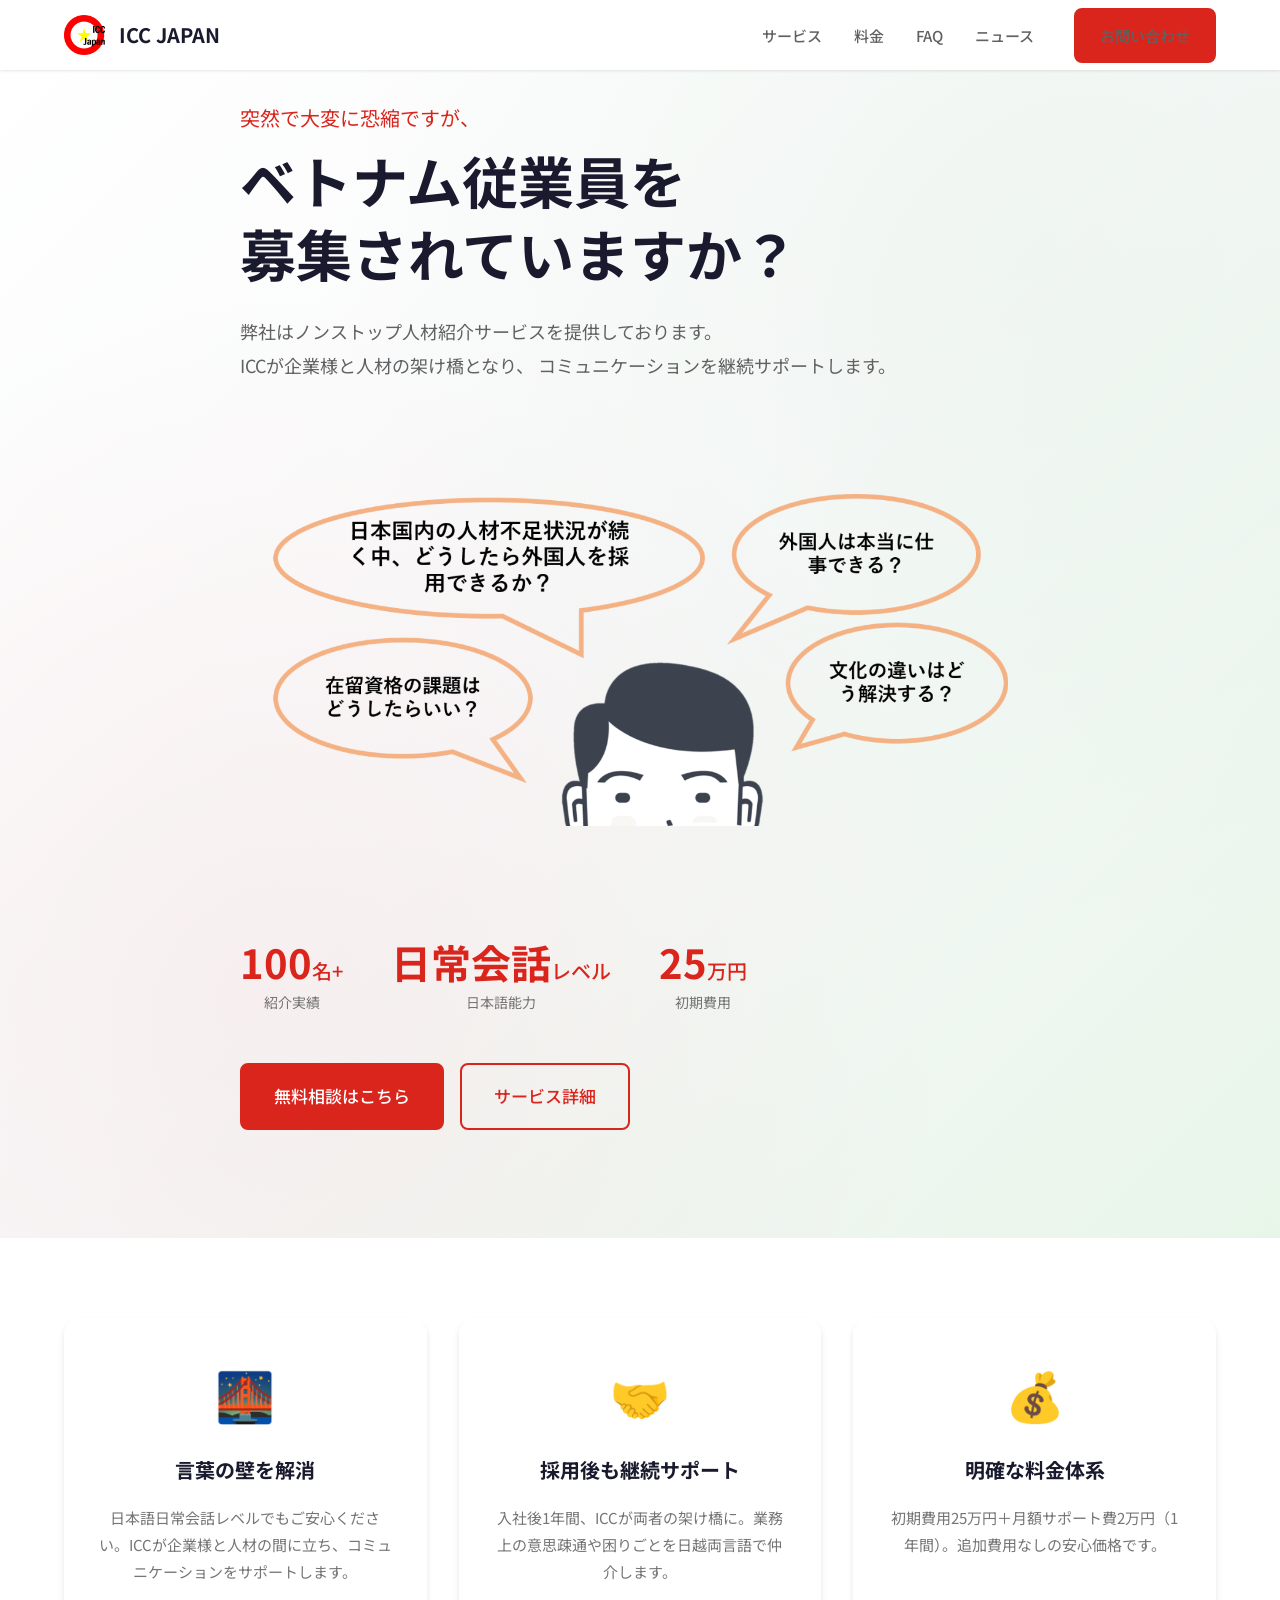
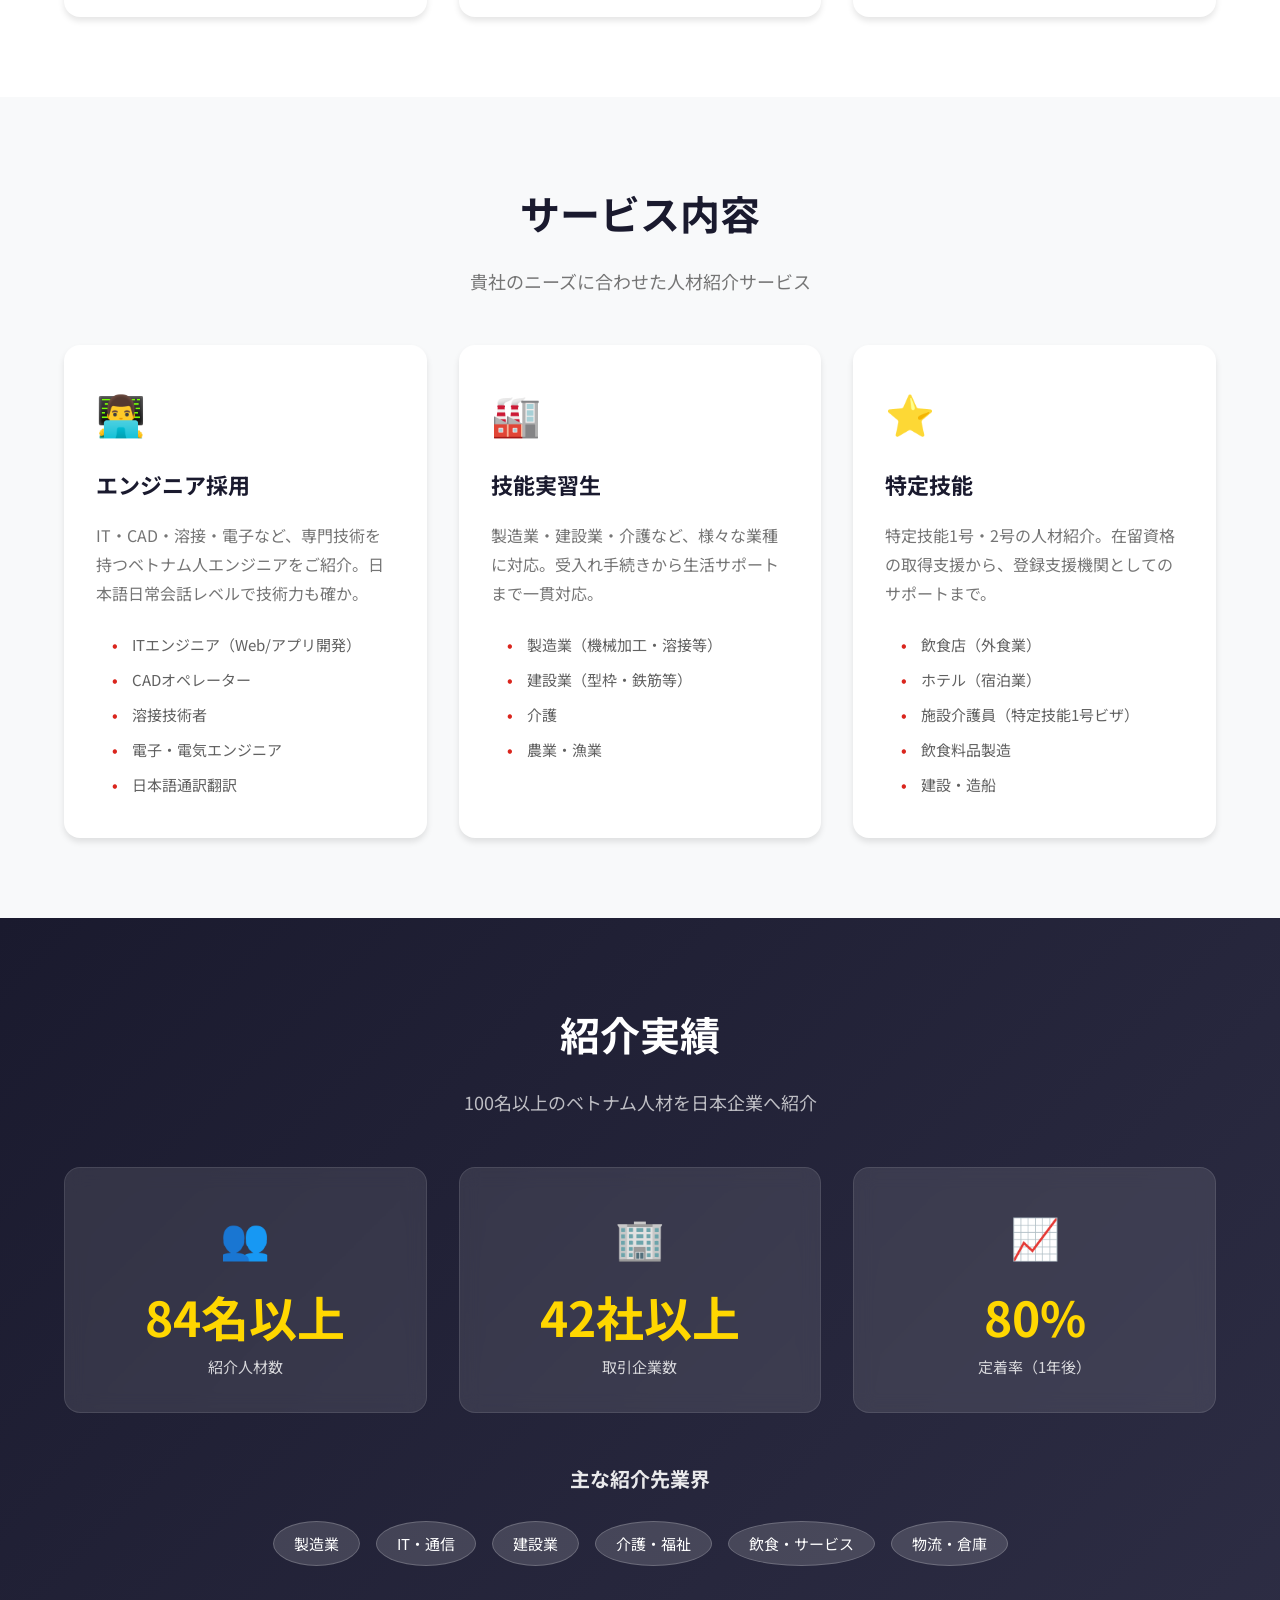
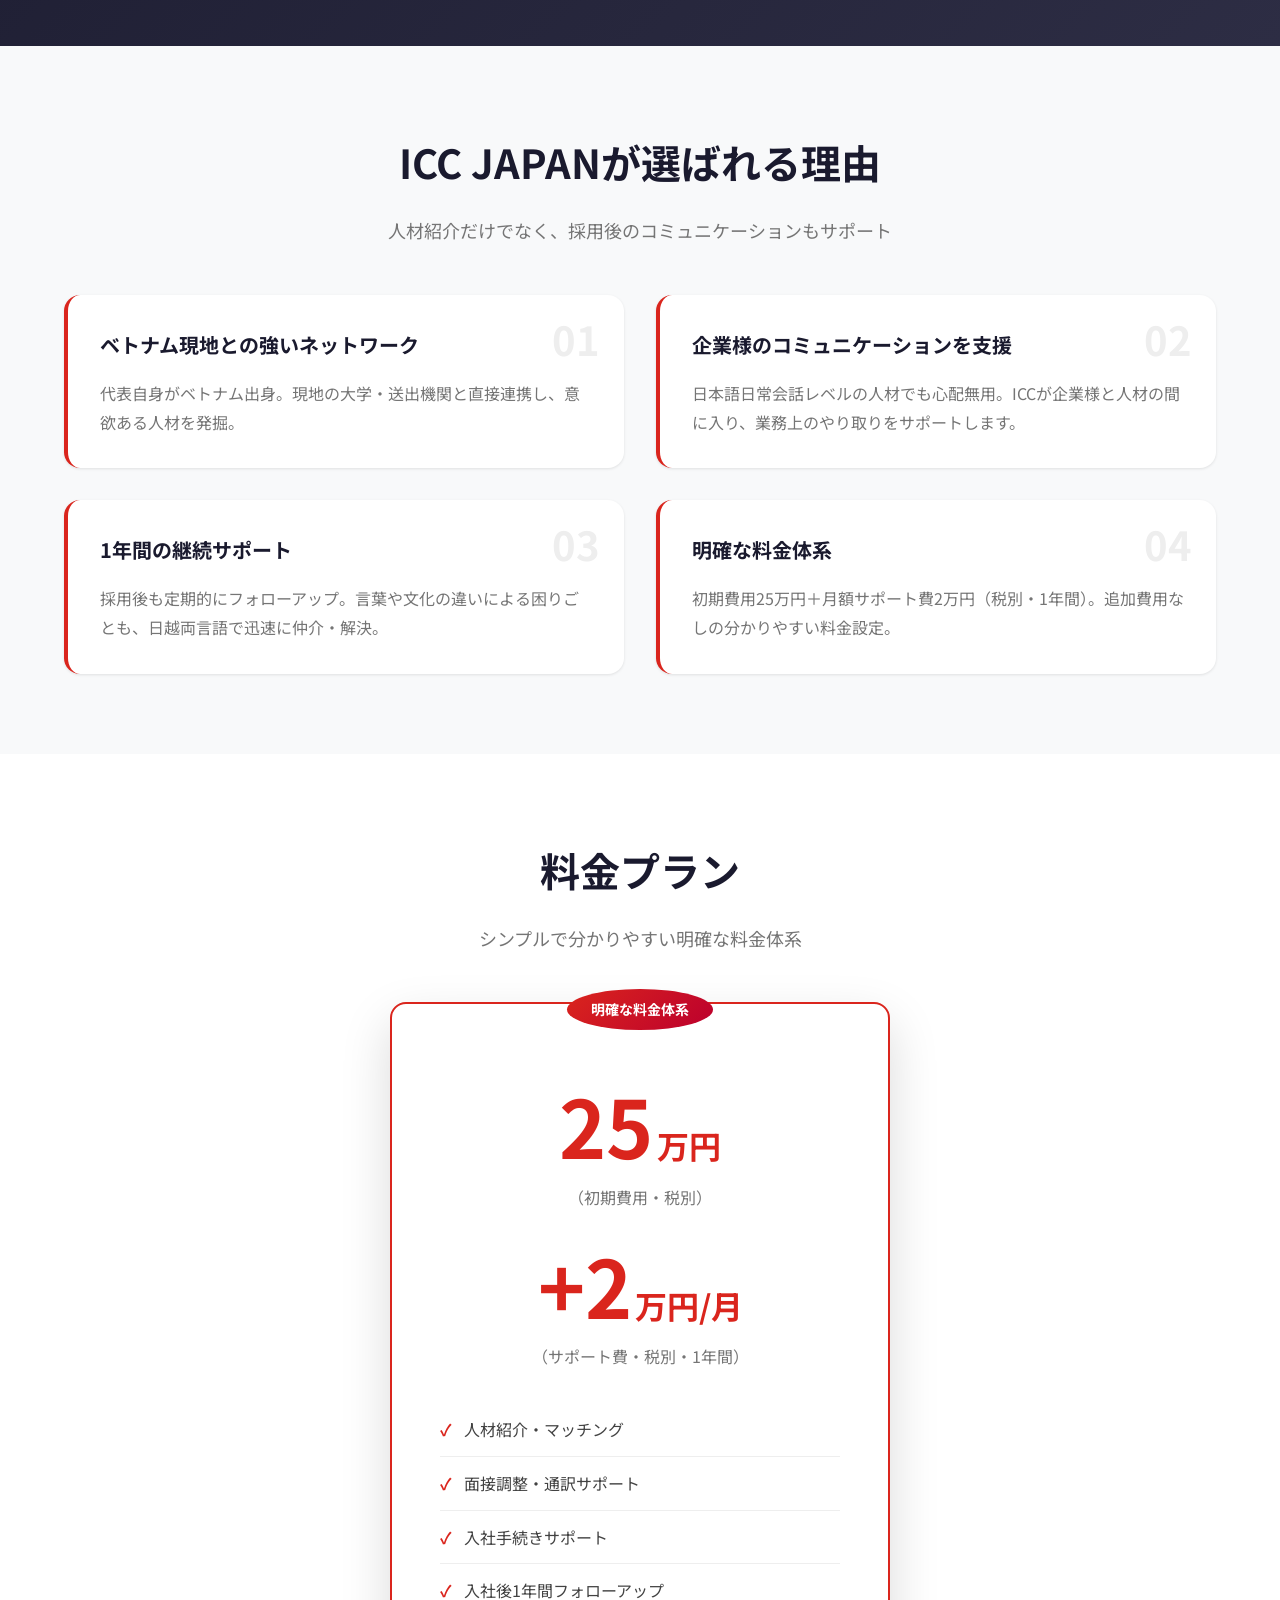
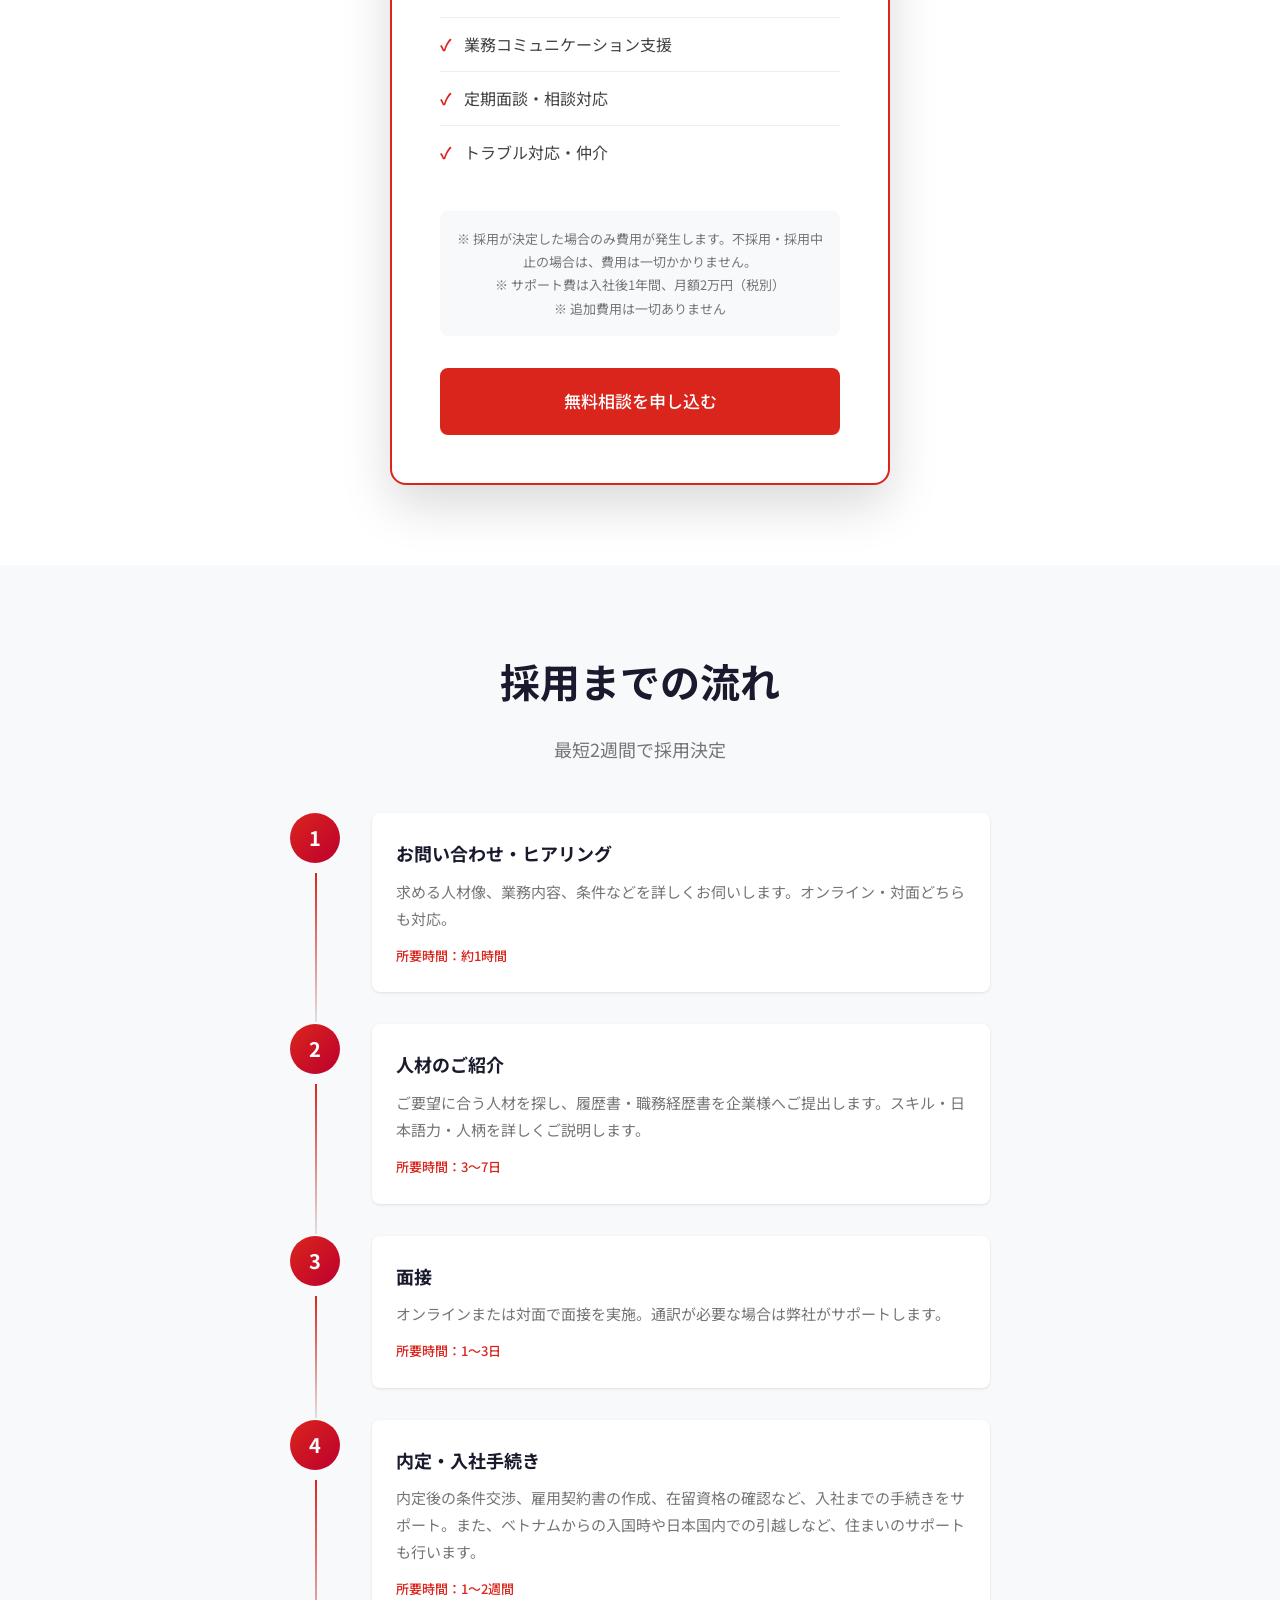
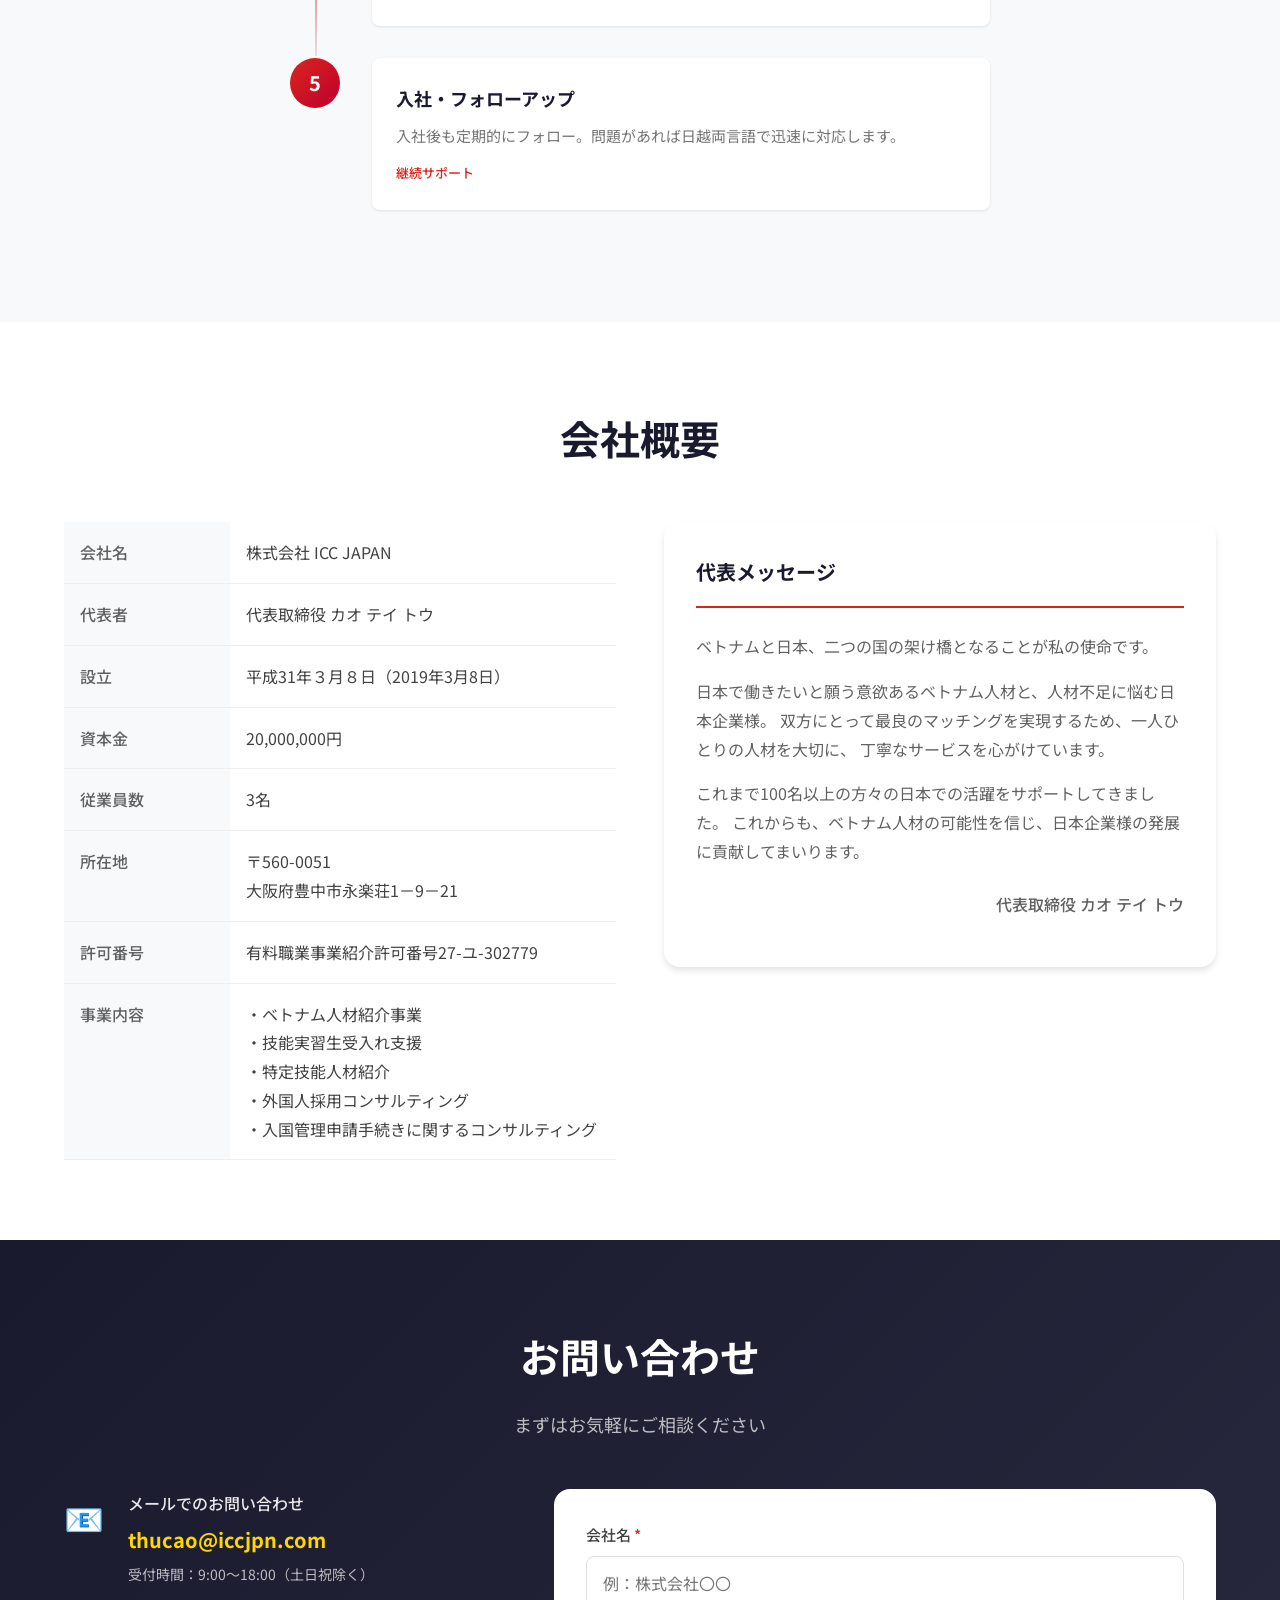
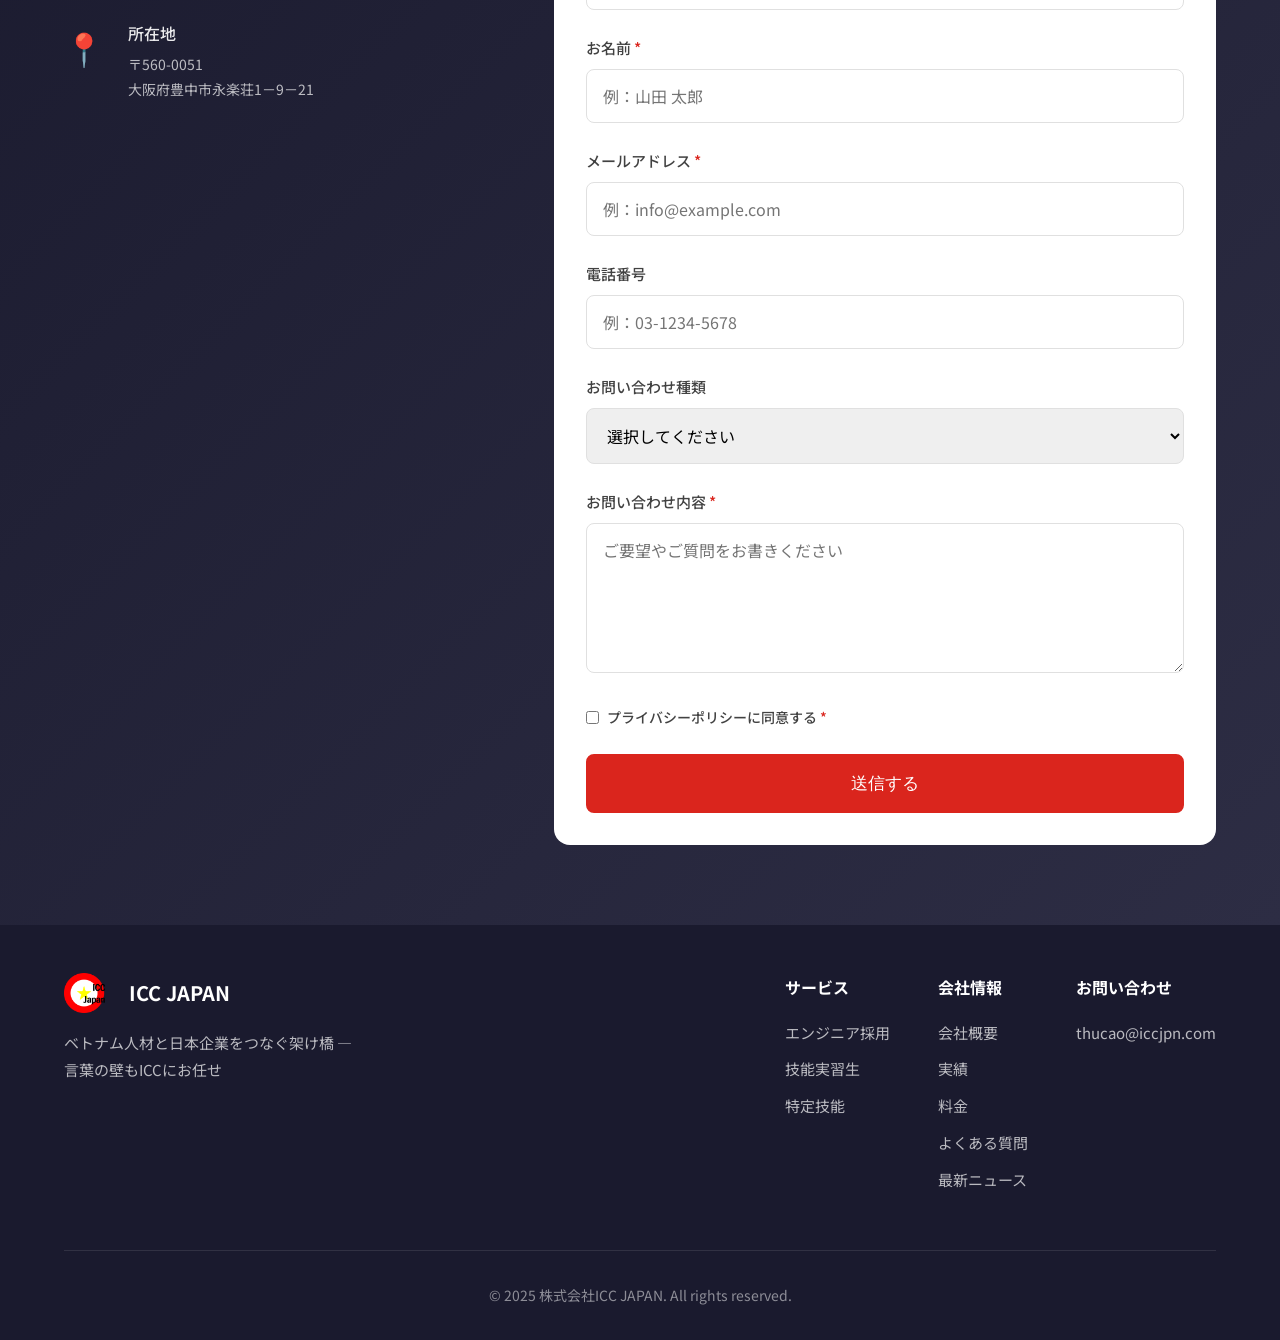
==== commit ed809984: "fix(site): remove partner page, drop phone number, update capital/record/process, add success-only f" ====
--- a/index.html
+++ b/index.html
@@ -7,7 +7,7 @@
     
     <!-- Primary SEO Meta Tags -->
     <title>ベトナム人材紹介・採用支援 | 株式会社ICC JAPAN【大阪】</title>
-    <meta name="description" content="ベトナム人材紹介のエキスパート。日本語日常会話レベルの人材でも安心—ICCが企業様と人材の架け橋となりコミュニケーションをサポート。200名以上の紹介実績。初期費用25万円+月額2万円の明確な料金体系。大阪を拠点に全国対応。">
+    <meta name="description" content="ベトナム人材紹介のエキスパート。日本語日常会話レベルの人材でも安心—ICCが企業様と人材の架け橋となりコミュニケーションをサポート。100名以上の紹介実績。初期費用25万円+月額2万円の明確な料金体系。大阪を拠点に全国対応。">
     <meta name="keywords" content="ベトナム人材紹介,技能実習生,特定技能,エンジニア採用,外国人採用,ベトナム人エンジニア,人材紹介会社,大阪,日本語日常会話,外国人労働者">
     <meta name="author" content="株式会社ICC JAPAN">
     <meta name="robots" content="index, follow">
@@ -21,7 +21,7 @@
     <meta property="og:type" content="website">
     <meta property="og:url" content="https://iccjpn.com/">
     <meta property="og:title" content="ベトナム人材紹介・採用支援 | 株式会社ICC JAPAN">
-    <meta property="og:description" content="日本語日常会話レベルでも安心採用。ICCが企業様と人材の架け橋となり、コミュニケーションを継続サポート。200名以上の紹介実績。明確な料金体系。">
+    <meta property="og:description" content="日本語日常会話レベルでも安心採用。ICCが企業様と人材の架け橋となり、コミュニケーションを継続サポート。100名以上の紹介実績。明確な料金体系。">
     <meta property="og:image" content="https://iccjpn.com/images/og-image.jpg">
     <meta property="og:locale" content="ja_JP">
     
@@ -29,7 +29,7 @@
     <meta name="twitter:card" content="summary_large_image">
     <meta name="twitter:url" content="https://iccjpn.com/">
     <meta name="twitter:title" content="ベトナム人材紹介・採用支援 | 株式会社ICC JAPAN">
-    <meta name="twitter:description" content="日本語日常会話レベルでも安心採用。ICCが企業と人材の架け橋に。200名以上の紹介実績。">
+    <meta name="twitter:description" content="日本語日常会話レベルでも安心採用。ICCが企業と人材の架け橋に。100名以上の紹介実績。">
     <meta name="twitter:image" content="https://iccjpn.com/images/og-image.jpg">
     
     <!-- Favicon -->
@@ -158,7 +158,7 @@
                 </div>
                 <div class="hero-stats">
                     <div class="stat-item">
-                        <span class="stat-number">200<small>名+</small></span>
+                        <span class="stat-number">100<small>名+</small></span>
                         <span class="stat-label">紹介実績</span>
                     </div>
                     <div class="stat-item">
@@ -253,13 +253,13 @@
         <div class="container">
             <div class="section-header">
                 <h2 class="section-title">紹介実績</h2>
-                <p class="section-subtitle">200名以上のベトナム人材を日本企業へ紹介</p>
+                <p class="section-subtitle">100名以上のベトナム人材を日本企業へ紹介</p>
             </div>
             <div class="track-record-content">
                 <div class="stats-showcase">
                     <div class="stat-card">
                         <div class="stat-icon">👥</div>
-                        <div class="stat-number-lg">200<span>名以上</span></div>
+                        <div class="stat-number-lg">100<span>名以上</span></div>
                         <div class="stat-desc">紹介人材数</div>
                     </div>
                     <div class="stat-card">
@@ -335,7 +335,7 @@
                         <span class="pricing-unit">万円</span>
                         <span class="pricing-base">（初期費用・税別）</span>
                     </div>
-                    <div class="pricing-amount" style="margin-top: 1rem; font-size: 0.8em;">
+                    <div class="pricing-amount" style="margin-top: 1rem; font-size: 0.8em;" aria-label="+2万円/月（サポート費・税別・1年間）">
                         <span class="pricing-percent">+2</span>
                         <span class="pricing-unit">万円/月</span>
                         <span class="pricing-base">（サポート費・税別・1年間）</span>
@@ -350,6 +350,7 @@
                         <li><span class="check">✓</span>トラブル対応・仲介</li>
                     </ul>
                     <div class="pricing-note">
+                        ※ 採用が決定した場合のみ費用が発生します。不採用・採用中止の場合は、費用は一切かかりません。<br>
                         ※ サポート費は入社後1年間、月額2万円（税別）<br>
                         ※ 追加費用は一切ありません
                     </div>
@@ -379,7 +380,7 @@
                     <div class="step-number">2</div>
                     <div class="step-content">
                         <h3>人材のご紹介</h3>
-                        <p>ご要望に合った人材の履歴書・職務経歴書をご提出。スキル・日本語力・人柄を詳しくご説明。</p>
+                        <p>ご要望に合う人材を探し、履歴書・職務経歴書を企業様へご提出します。スキル・日本語力・人柄を詳しくご説明します。</p>
                         <span class="step-duration">所要時間：3〜7日</span>
                     </div>
                 </div>
@@ -395,7 +396,7 @@
                     <div class="step-number">4</div>
                     <div class="step-content">
                         <h3>内定・入社手続き</h3>
-                        <p>内定後の条件交渉、雇用契約書の作成、在留資格の確認など、入社までの手続きをサポート。</p>
+                        <p>内定後の条件交渉、雇用契約書の作成、在留資格の確認など、入社までの手続きをサポート。また、ベトナムからの入国時や日本国内での引越しなど、住まいのサポートも行います。</p>
                         <span class="step-duration">所要時間：1〜2週間</span>
                     </div>
                 </div>
@@ -434,7 +435,7 @@
                         </tr>
                         <tr>
                             <th>資本金</th>
-                            <td>5,000,000円</td>
+                            <td>20,000,000円</td>
                         </tr>
                         <tr>
                             <th>従業員数</th>
@@ -444,11 +445,6 @@
                             <th>所在地</th>
                             <td>〒560-0051<br>大阪府豊中市永楽荘1－9－21</td>
                         </tr>
-                        <tr>
-                            <th>電話番号</th>
-                            <td><a href="tel:090-5886-9586">090-5886-9586</a></td>
-                        </tr>
-
                         <tr>
                             <th>許可番号</th>
                             <td>有料職業事業紹介許可番号27-ユ-302779</td>
@@ -476,7 +472,7 @@
                         丁寧なサービスを心がけています。
                     </p>
                     <p>
-                        これまで200名以上の方々の日本での活躍をサポートしてきました。
+                        これまで100名以上の方々の日本での活躍をサポートしてきました。
                         これからも、ベトナム人材の可能性を信じ、日本企業様の発展に貢献してまいります。
                     </p>
                     <p class="representative-name">代表取締役 カオ テイ トウ</p>
@@ -495,10 +491,10 @@
             <div class="contact-content">
                 <div class="contact-info">
                     <div class="contact-item">
-                        <div class="contact-icon">📞</div>
+                        <div class="contact-icon">📧</div>
                         <div class="contact-detail">
-                            <h4>お電話でのお問い合わせ</h4>
-                            <a href="tel:090-5886-9586" class="contact-phone">090-5886-9586</a>
+                            <h4>メールでのお問い合わせ</h4>
+                            <a href="mailto:thucao@iccjpn.com" class="contact-email">thucao@iccjpn.com</a>
                             <p>受付時間：9:00〜18:00（土日祝除く）</p>
                         </div>
                     </div>
@@ -594,7 +590,7 @@
                     <div class="footer-column">
                         <h4>お問い合わせ</h4>
                         <ul>
-                            <li><a href="tel:090-5886-9586">090-5886-9586</a></li>
+                            <li><a href="mailto:thucao@iccjpn.com">thucao@iccjpn.com</a></li>
 
                         </ul>
                     </div>
--- a/css/style.css
+++ b/css/style.css
@@ -1396,6 +1396,50 @@
 /* --------------------------------------------------------------------------
    Utility Classes
    -------------------------------------------------------------------------- */
+.haken-preview-page {
+    background: var(--bg-light);
+}
+
+/* Preview page uses its own static header, so no fixed-header overlap is possible. */
+.haken-preview-page .header {
+    position: static;
+}
+
+/* Extra clearance requested for the preview hero section. */
+.haken-preview-hero {
+    margin-top: 200px;
+}
+
+.haken-preview-hero { padding: var(--spacing-xxl) 0 var(--spacing-xl); color: var(--color-white); background: linear-gradient(135deg, var(--color-primary), var(--color-primary-dark)); }
+.haken-preview-hero h1 { display: block; position: relative; z-index: 1; font-size: clamp(2rem, 5vw, 3.5rem); line-height: 1.45; margin-bottom: var(--spacing-md); color: var(--color-white); }
+.haken-preview-hero h1 span { display: inline-block; color: var(--color-accent); text-shadow: 0 2px 4px rgba(0, 0, 0, .35); }
+.haken-preview-hero p { font-size: 1.15rem; }
+.haken-hero-en { margin-top: .75rem; color: rgba(255,255,255,.72); font-size: .95rem !important; }
+.haken-eyebrow { color: var(--color-primary); font-size: .78rem; font-weight: 700; letter-spacing: .12em; margin-bottom: .5rem; }
+.haken-preview-hero .haken-eyebrow { color: var(--color-accent); }
+.haken-hero-photo { width: 300px; height: 300px; object-fit: cover; border-radius: var(--radius-lg); box-shadow: var(--shadow-lg); background-color: var(--color-white); margin-bottom: var(--spacing-lg); border: 4px solid rgba(255, 255, 255, .4); }
+.haken-content { padding: var(--spacing-xxl) 0; }
+.haken-intro { max-width: 760px; margin: 0 auto var(--spacing-xl); text-align: center; }
+.haken-intro h2, .haken-block .section-title { color: var(--color-dark); }
+.haken-intro h2 { font-size: clamp(1.7rem, 4vw, 2.5rem); margin-bottom: var(--spacing-md); }
+.haken-audience-grid, .haken-field-grid { display: grid; grid-template-columns: repeat(2, 1fr); gap: var(--spacing-lg); }
+.haken-audience-card { padding: var(--spacing-xl); border-radius: var(--radius-lg); background: var(--color-white); box-shadow: var(--shadow-md); border-top: 5px solid var(--color-primary); }
+.haken-audience-worker { border-top-color: var(--color-secondary); }
+.haken-card-icon { font-size: 2rem; }
+.haken-card-kicker { color: var(--color-primary); font-size: .75rem; font-weight: 700; letter-spacing: .1em; margin: var(--spacing-sm) 0; }
+.haken-audience-card h3 { color: var(--color-dark); font-size: 1.35rem; margin-bottom: var(--spacing-sm); }
+.haken-audience-card p { margin-bottom: var(--spacing-md); }
+.haken-block { padding-top: var(--spacing-xxl); }
+.haken-field-card { background: var(--color-white); border: 1px solid var(--color-gray-200); border-radius: var(--radius-md); padding: var(--spacing-lg); }
+.haken-field-card span { color: var(--color-primary); font-weight: 700; }
+.haken-field-card h3 { color: var(--color-dark); margin: .5rem 0; }
+.haken-strengths { background: var(--bg-section); padding: var(--spacing-xl); margin-top: var(--spacing-xxl); border-radius: var(--radius-lg); }
+.haken-strength-list { display: grid; grid-template-columns: repeat(3, 1fr); gap: var(--spacing-lg); }
+.haken-strength-list strong { color: var(--color-dark); display: block; margin-bottom: .5rem; }
+.haken-cta { margin-top: var(--spacing-xxl); padding: var(--spacing-xl); border-radius: var(--radius-lg); color: var(--color-white); background: var(--color-dark); text-align: center; }
+.haken-cta h2 { margin-bottom: .5rem; }
+.haken-cta p { margin-bottom: var(--spacing-md); color: rgba(255,255,255,.8); }
+
 .sp-only {
     display: none;
 }
@@ -1426,6 +1470,9 @@
     :root {
         --container-padding: 1rem;
     }
+    .haken-preview-hero { padding: var(--spacing-xl) 0 var(--spacing-lg); }
+    .haken-audience-grid, .haken-field-grid, .haken-strength-list { grid-template-columns: 1fr; }
+    .haken-strengths { padding: var(--spacing-lg); }
     
     /* Mobile Navigation */
     .mobile-menu-btn {
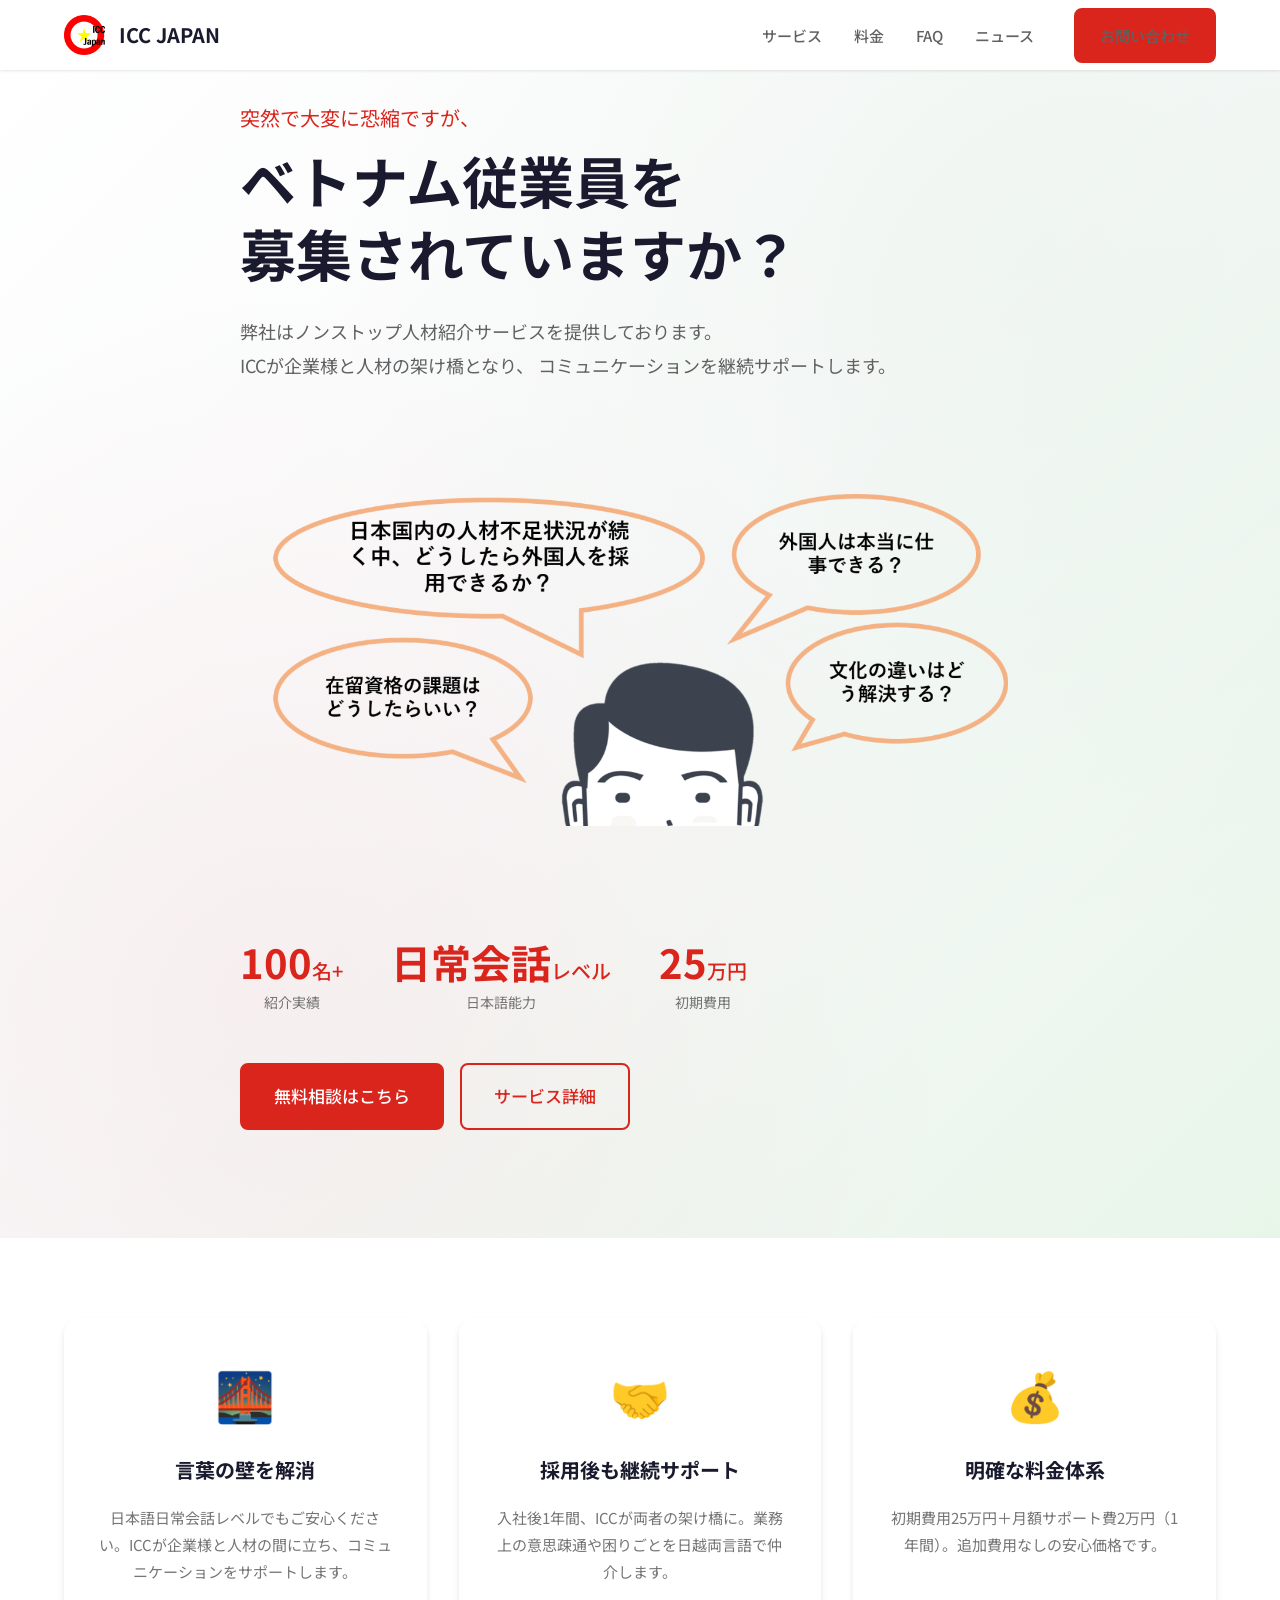
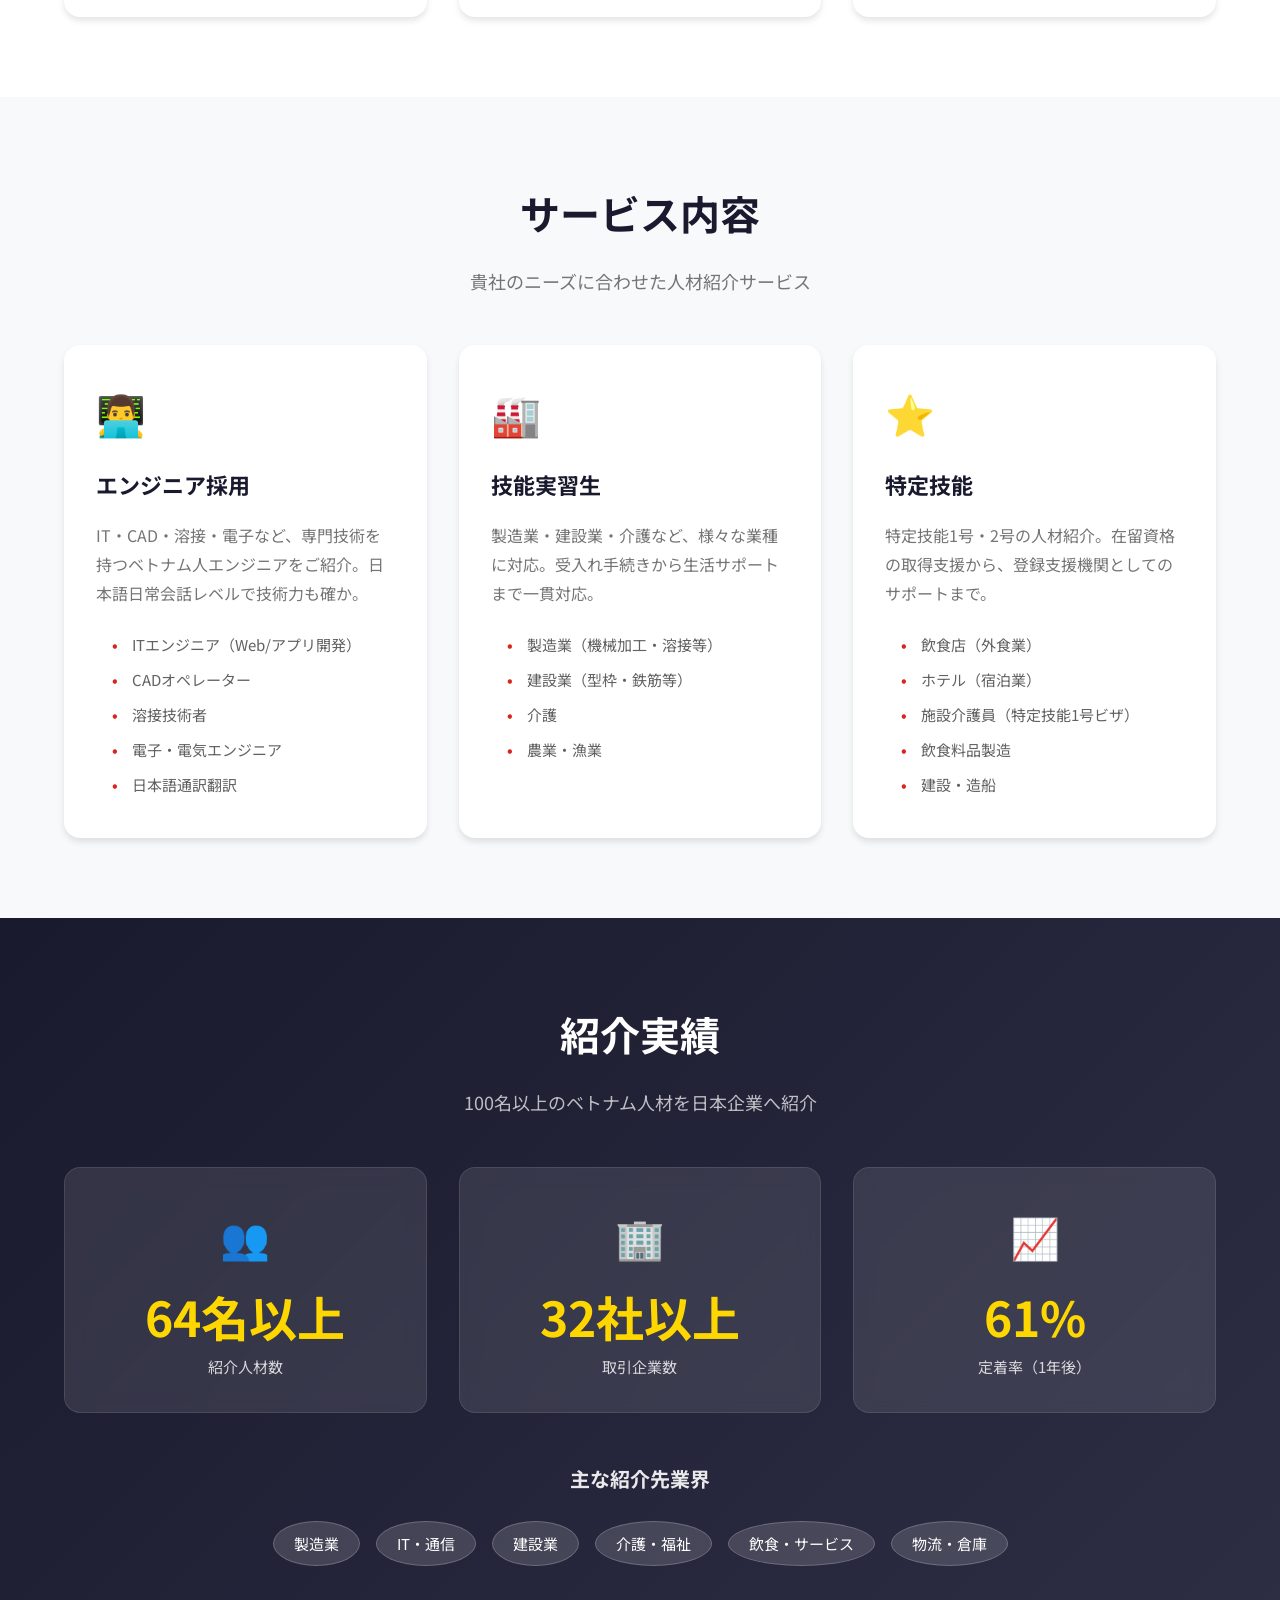
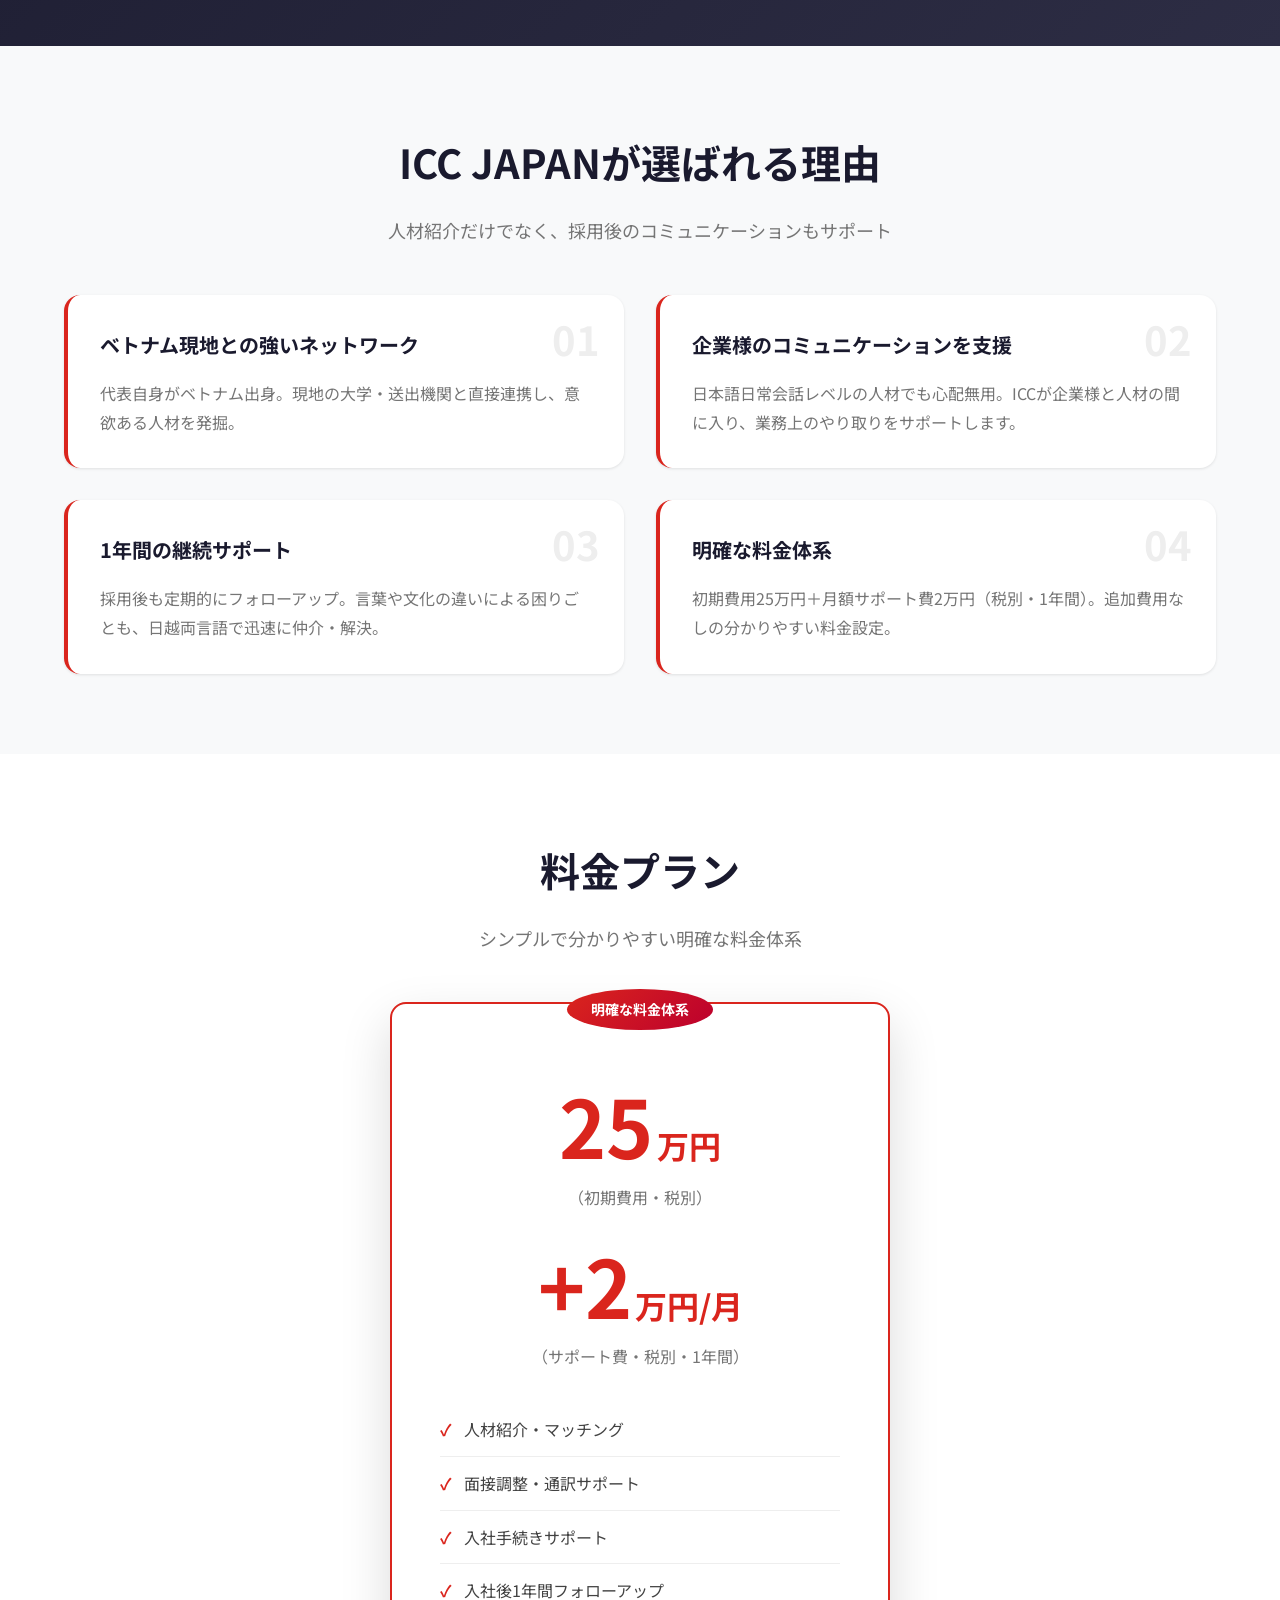
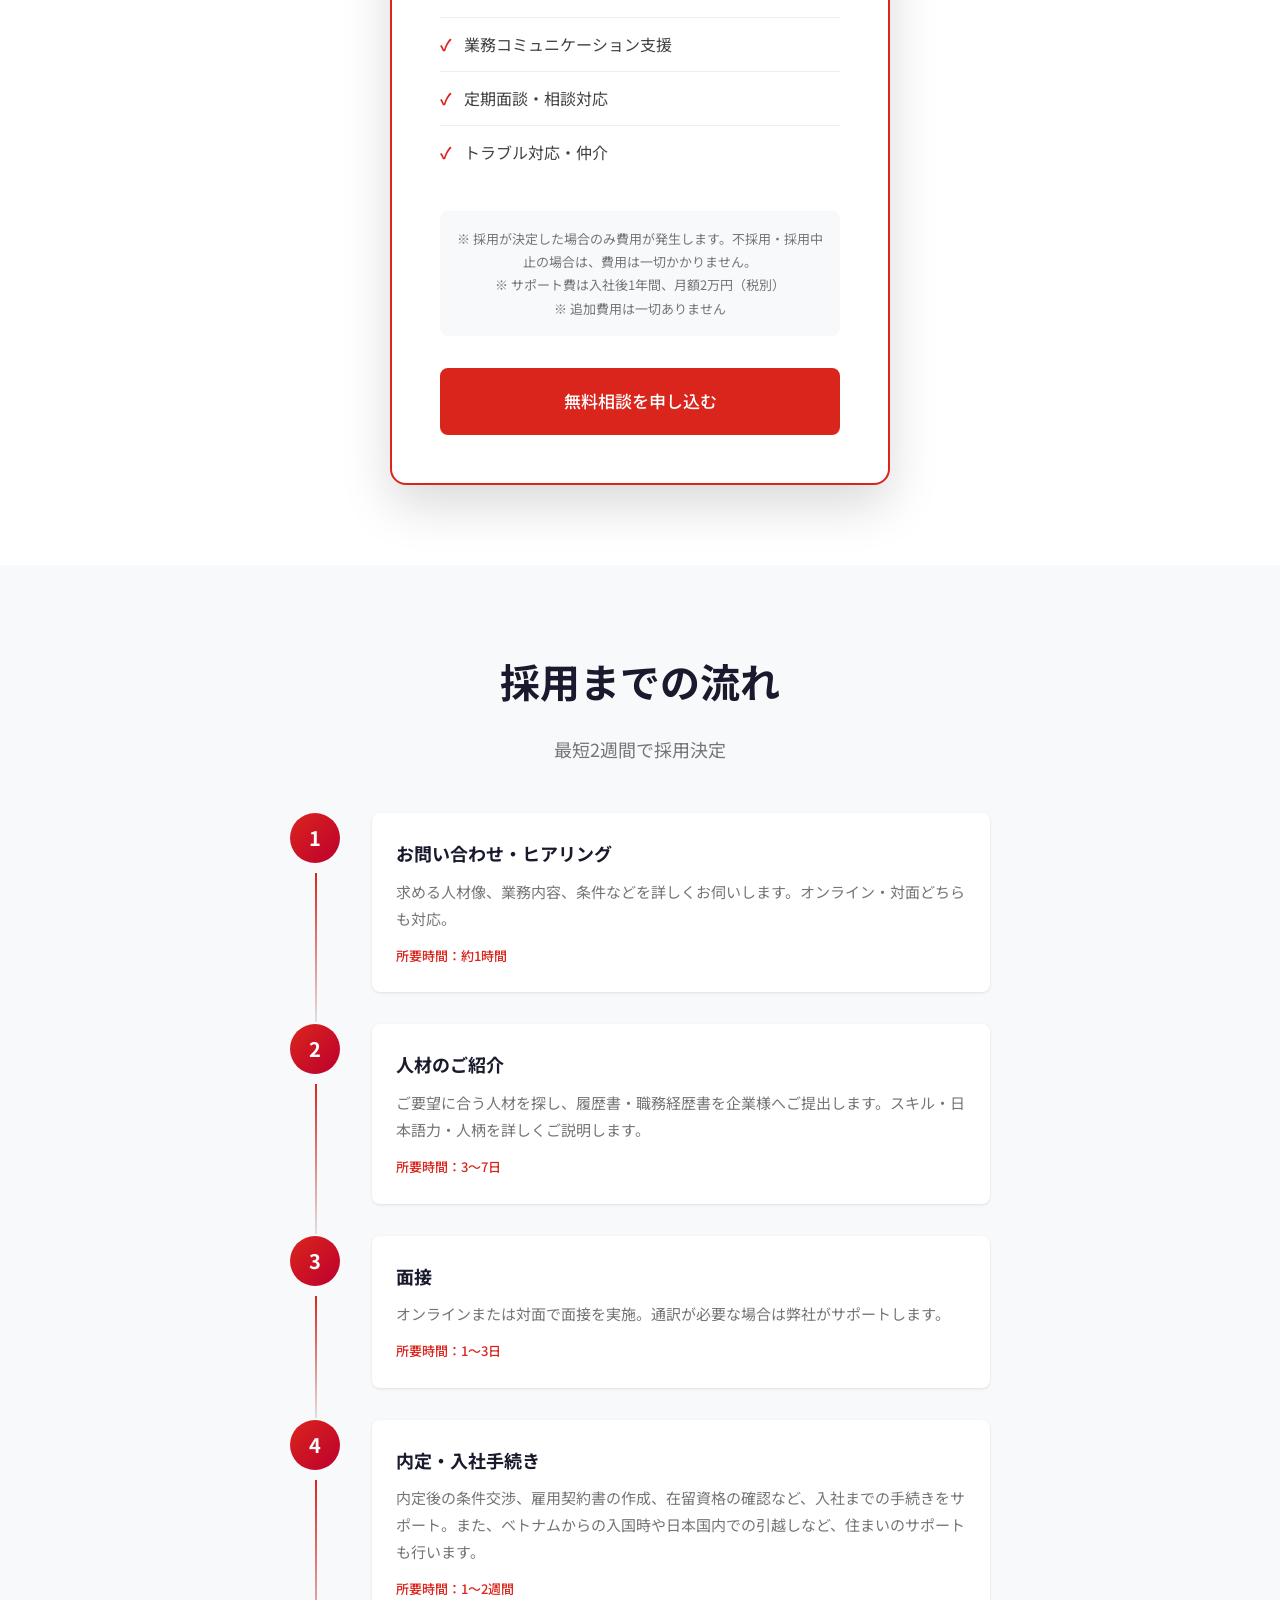
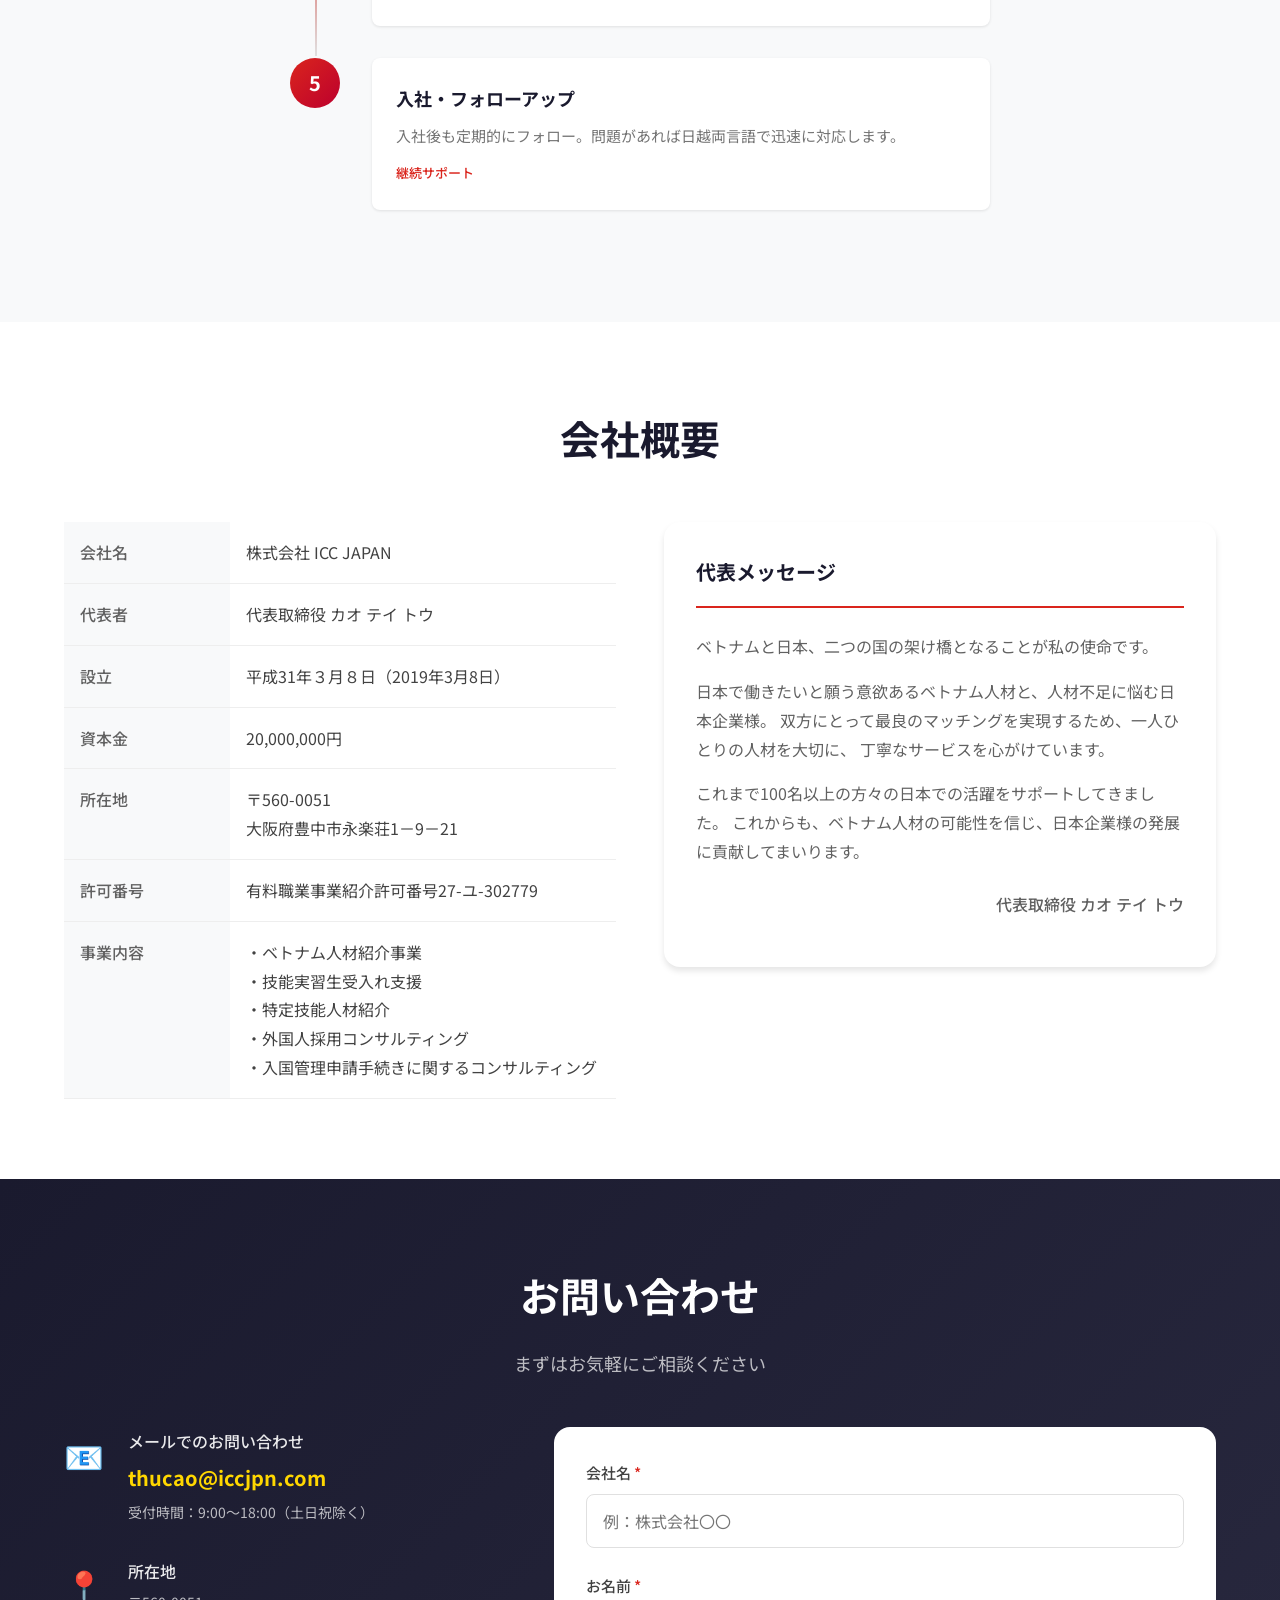
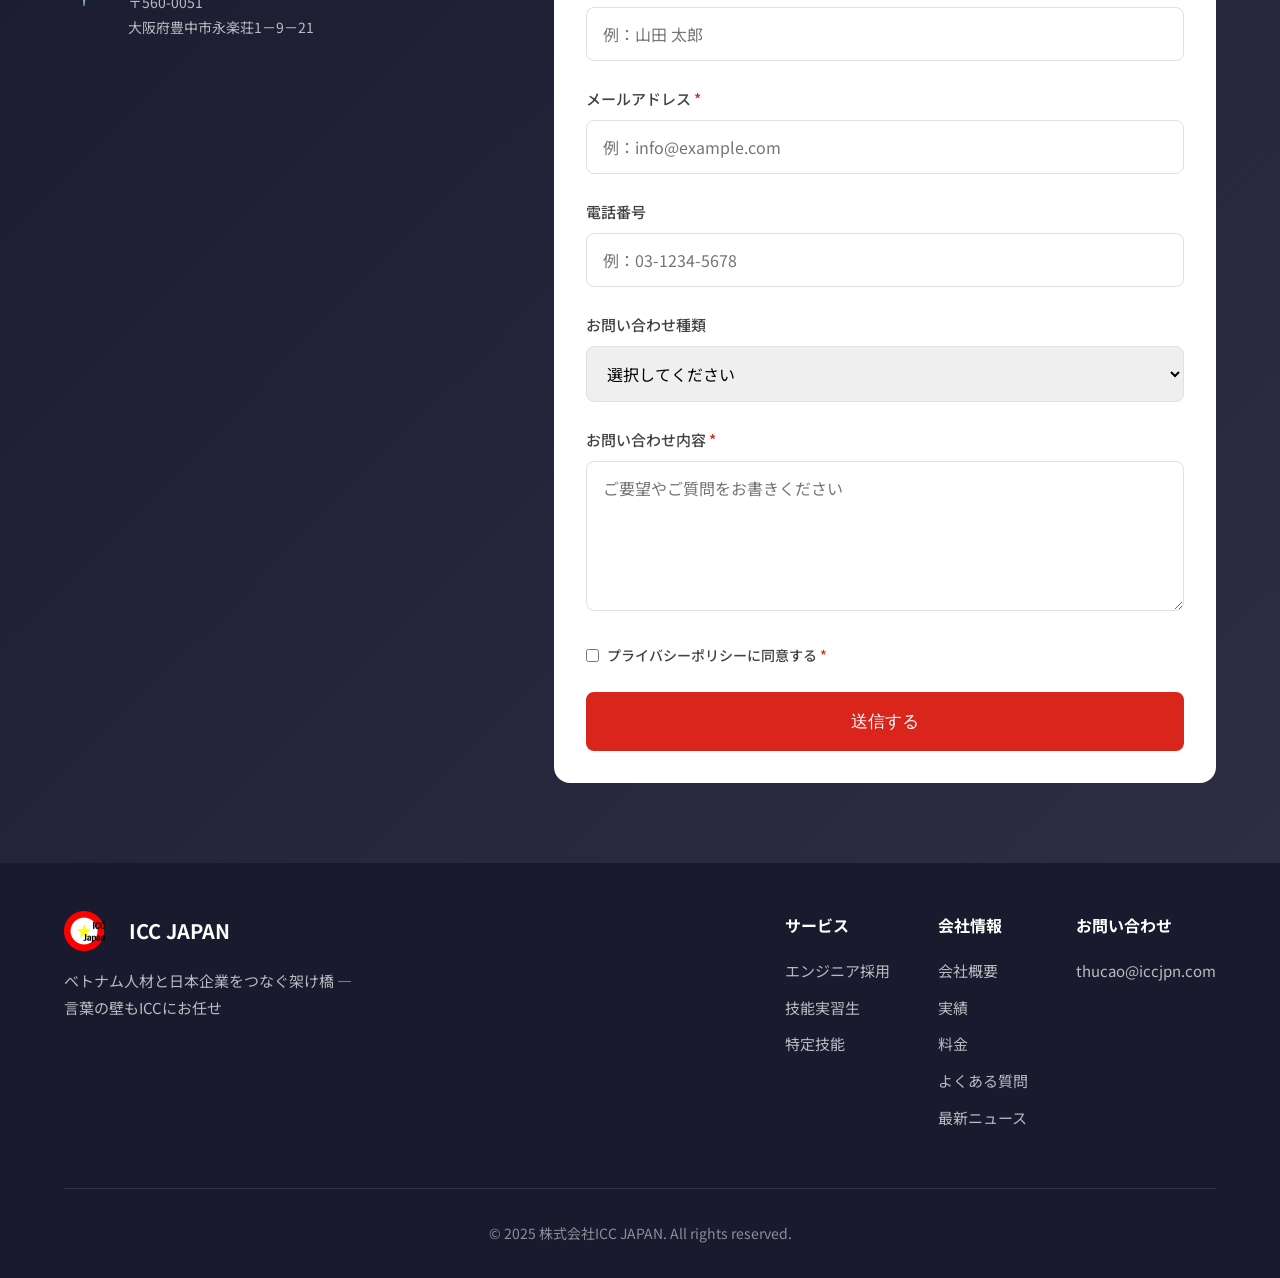
==== commit 6f963ad4: "fix(site): remove 従業員数 row from company profile" ====
--- a/index.html
+++ b/index.html
@@ -438,10 +438,6 @@
                             <td>20,000,000円</td>
                         </tr>
                         <tr>
-                            <th>従業員数</th>
-                            <td>3名</td>
-                        </tr>
-                        <tr>
                             <th>所在地</th>
                             <td>〒560-0051<br>大阪府豊中市永楽荘1－9－21</td>
                         </tr>
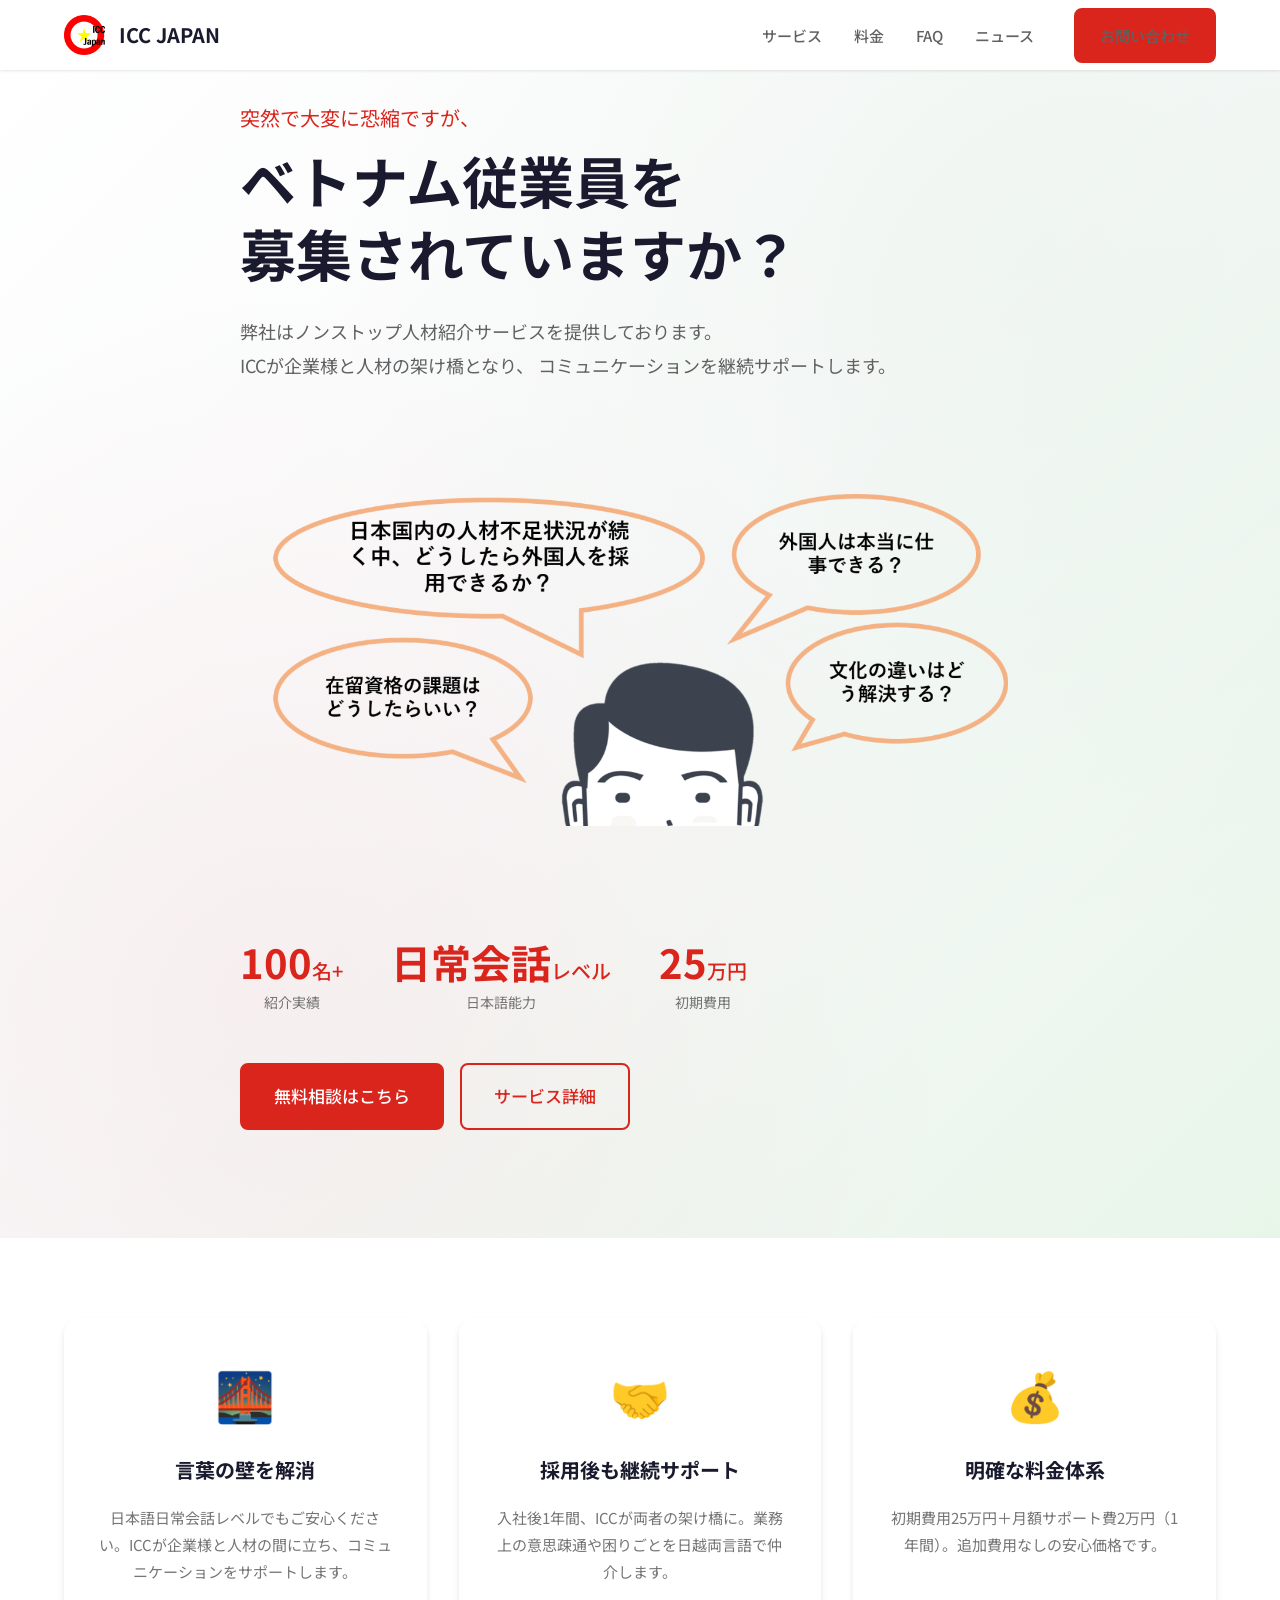
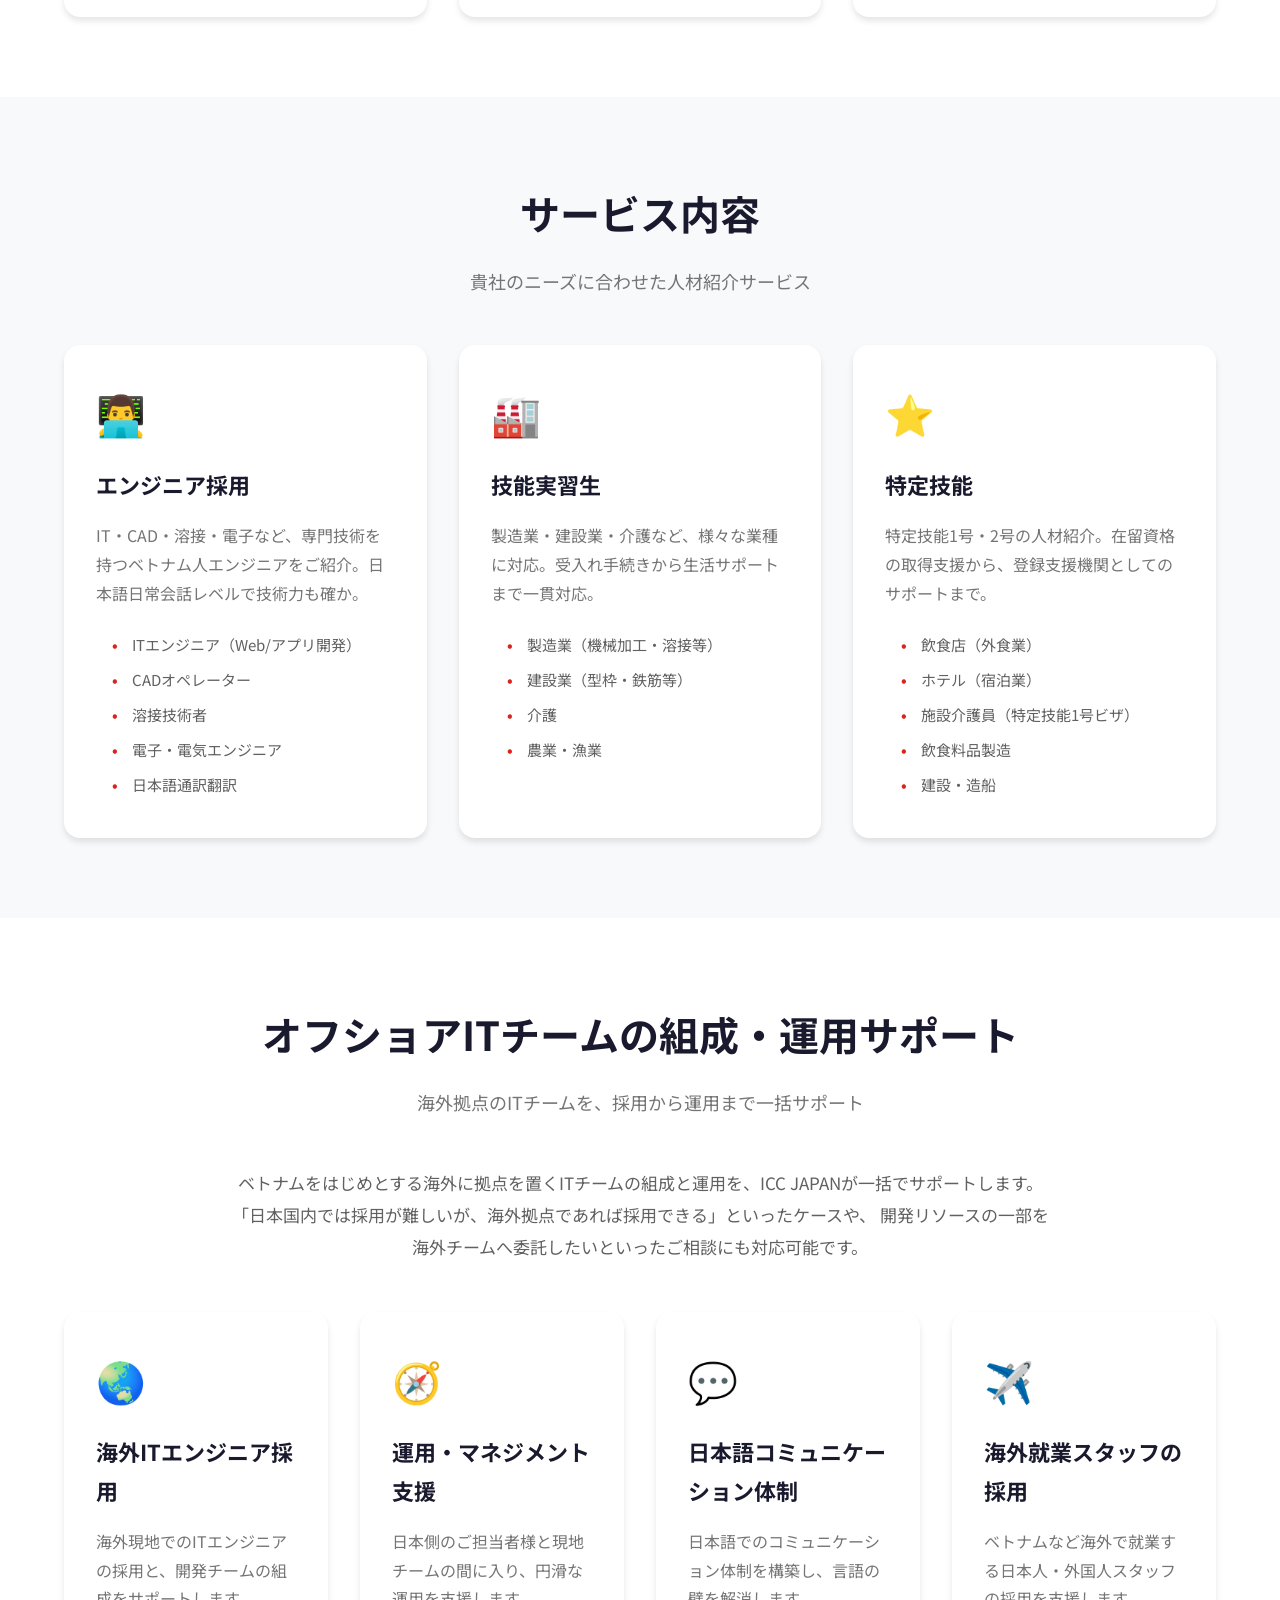
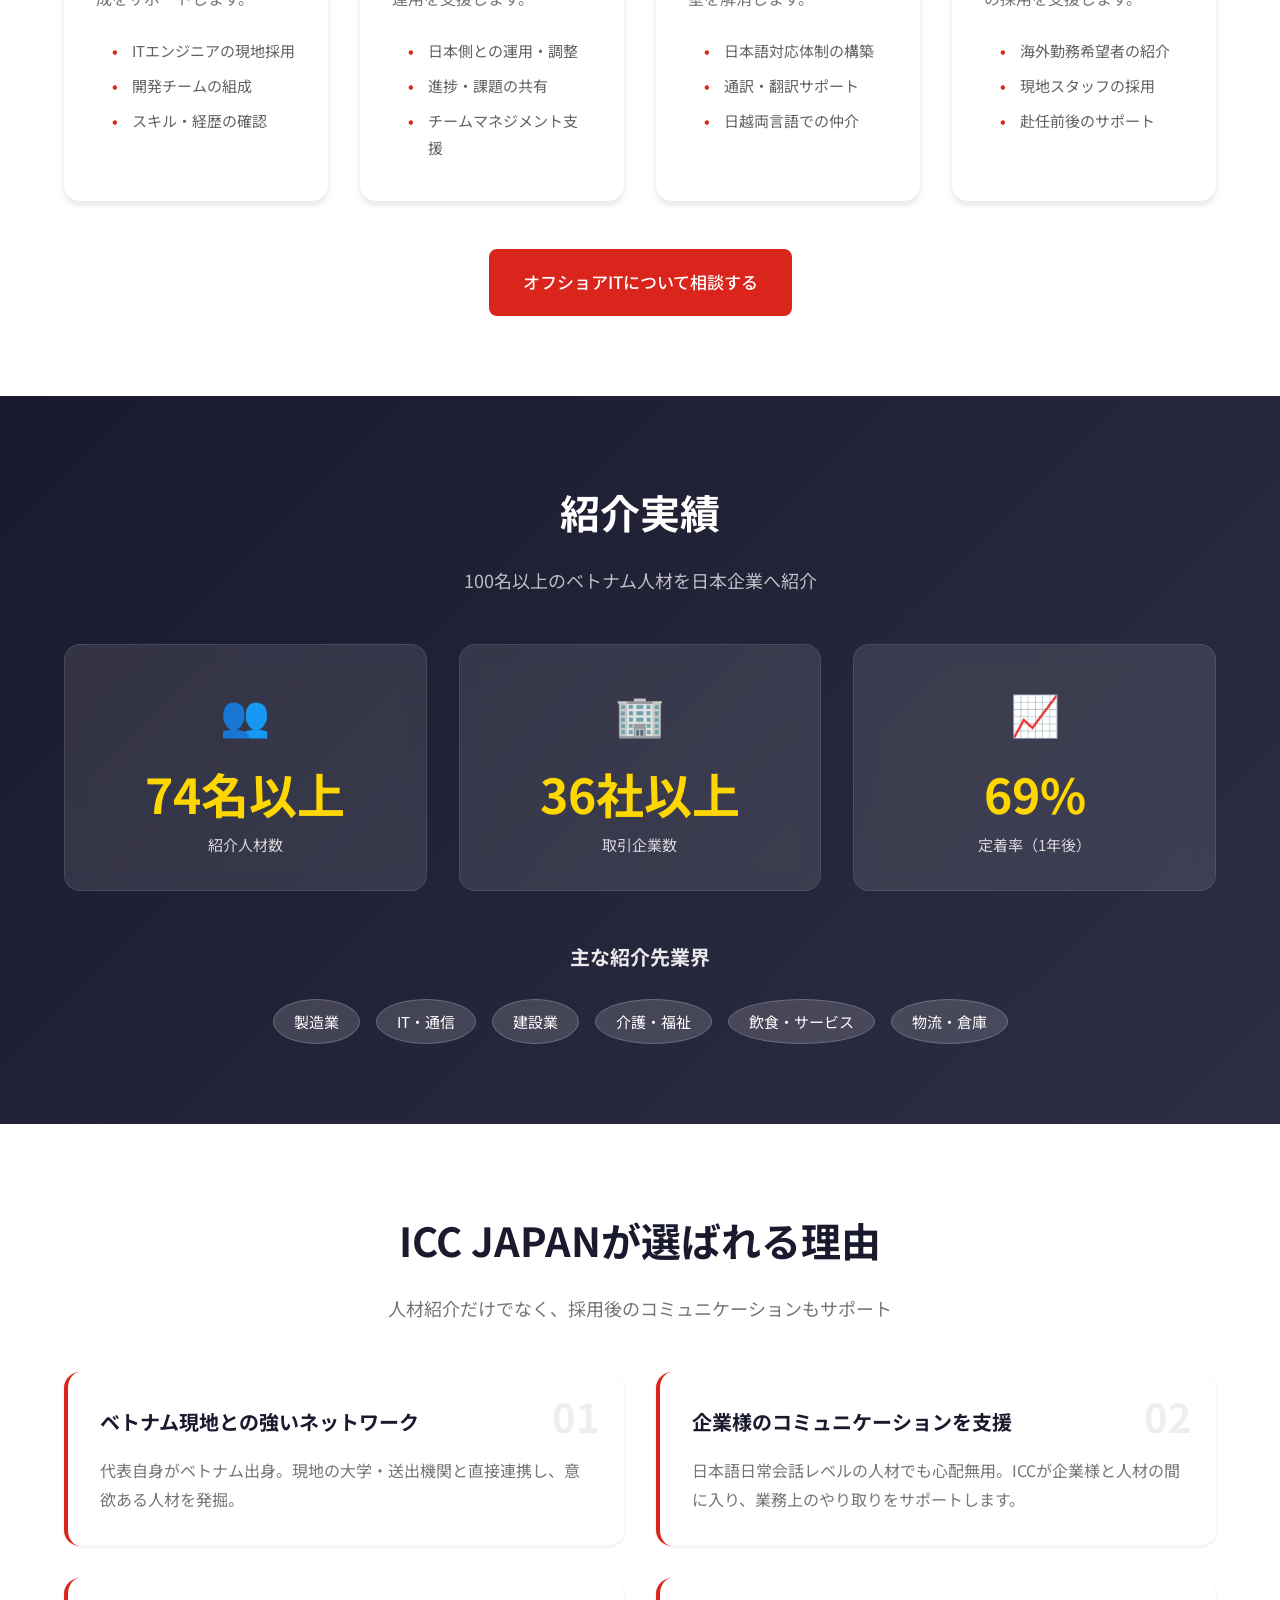
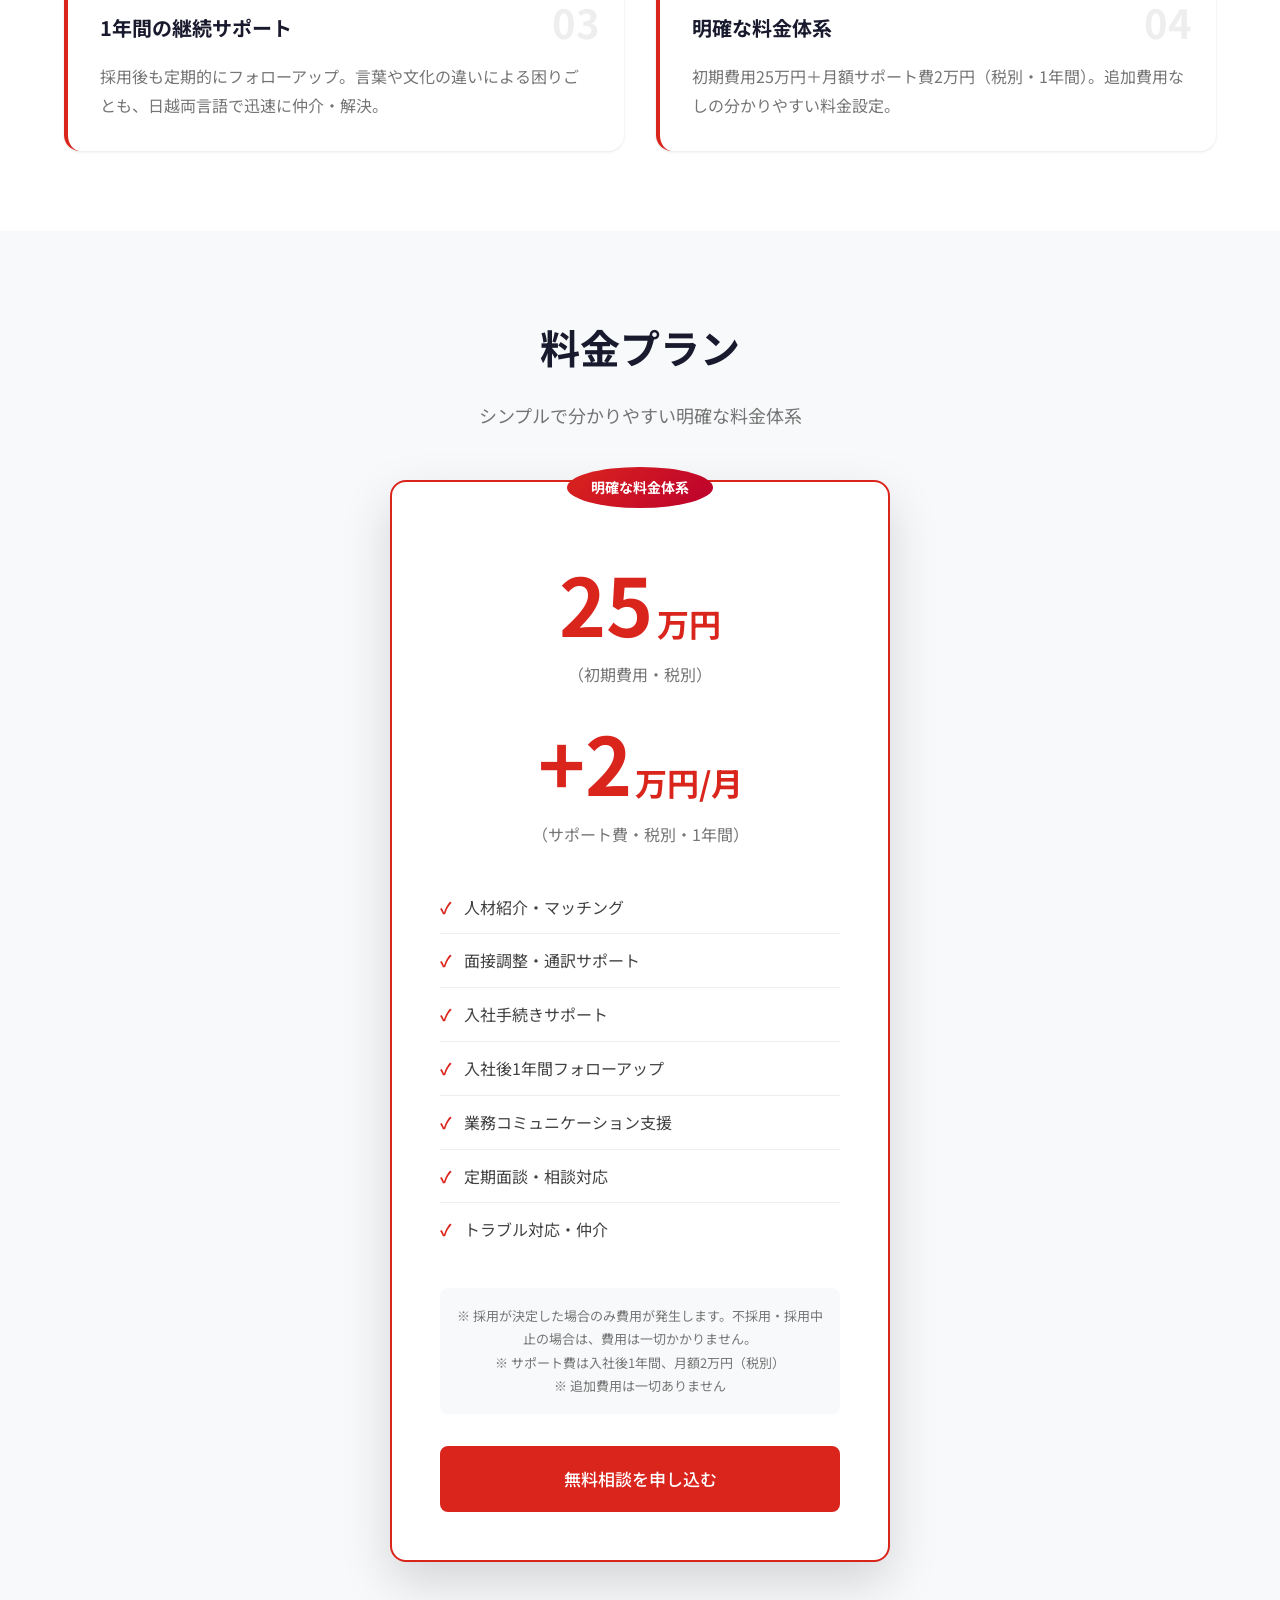
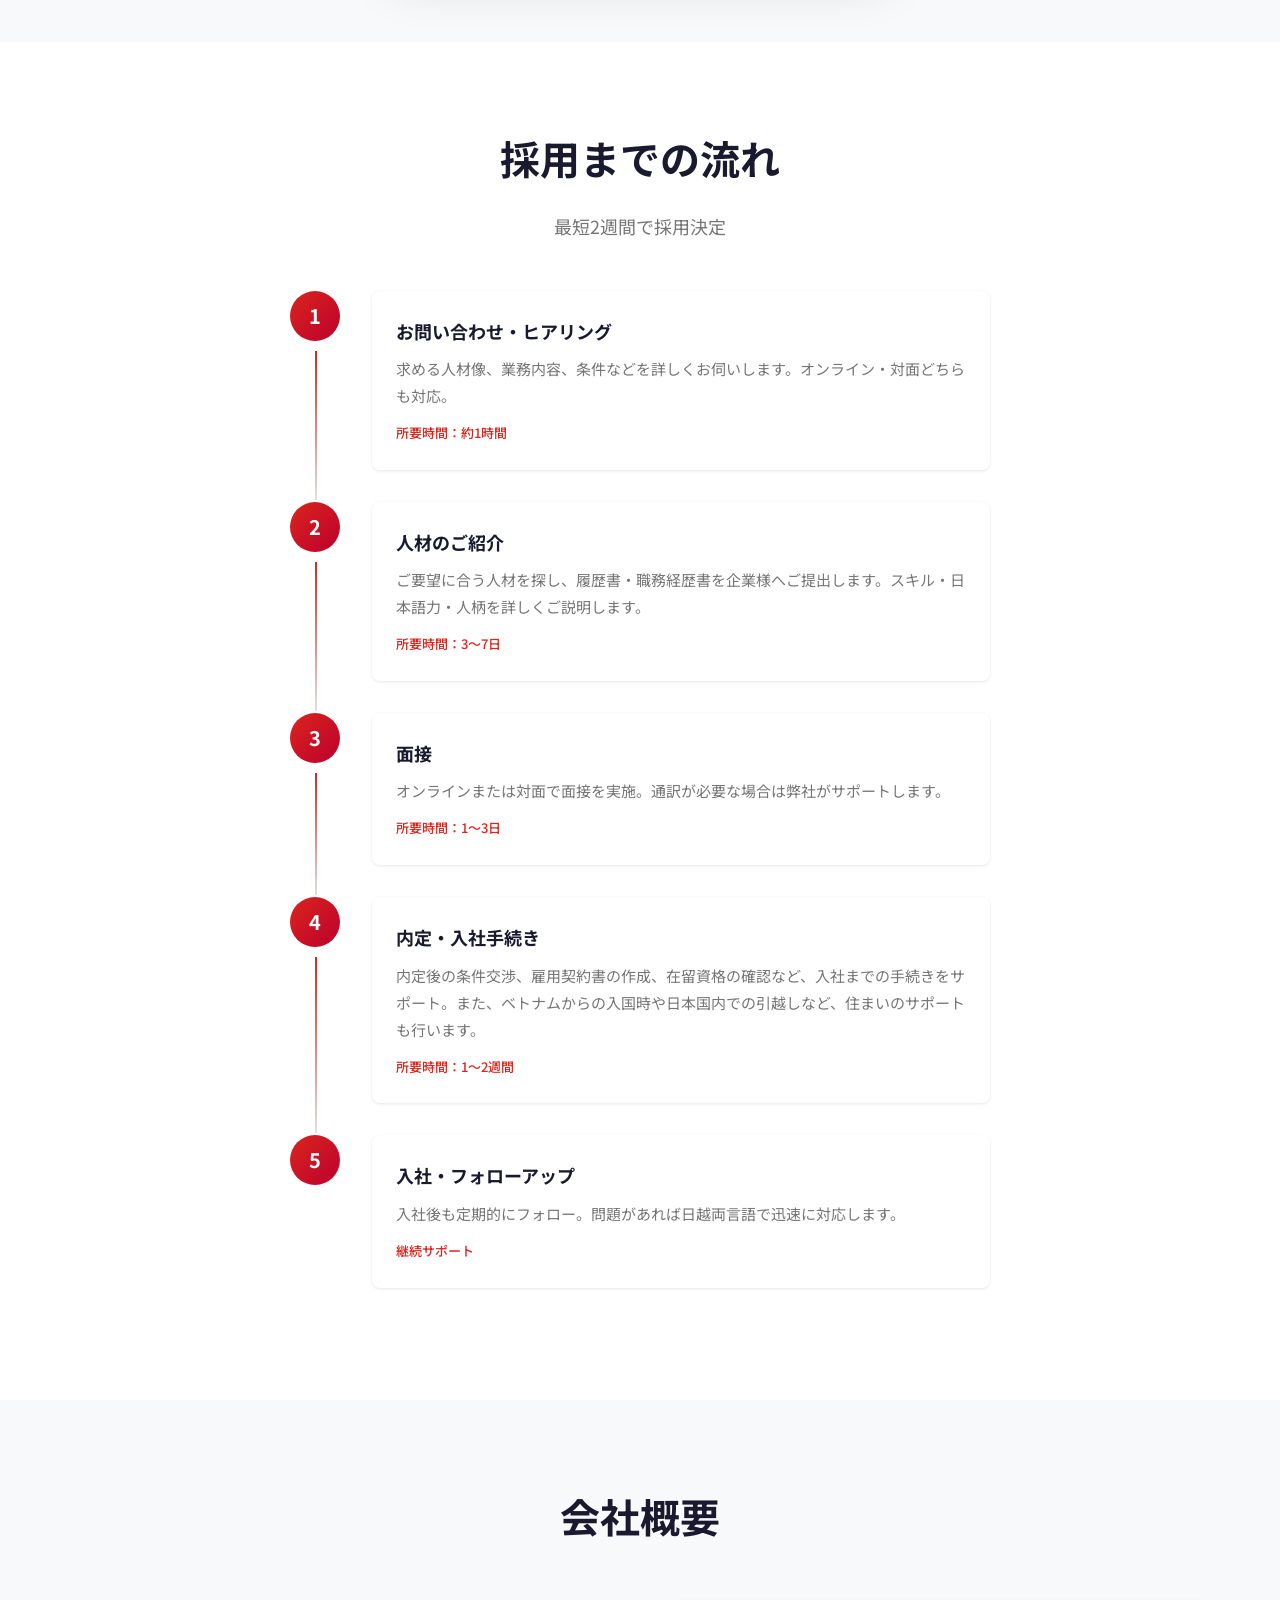
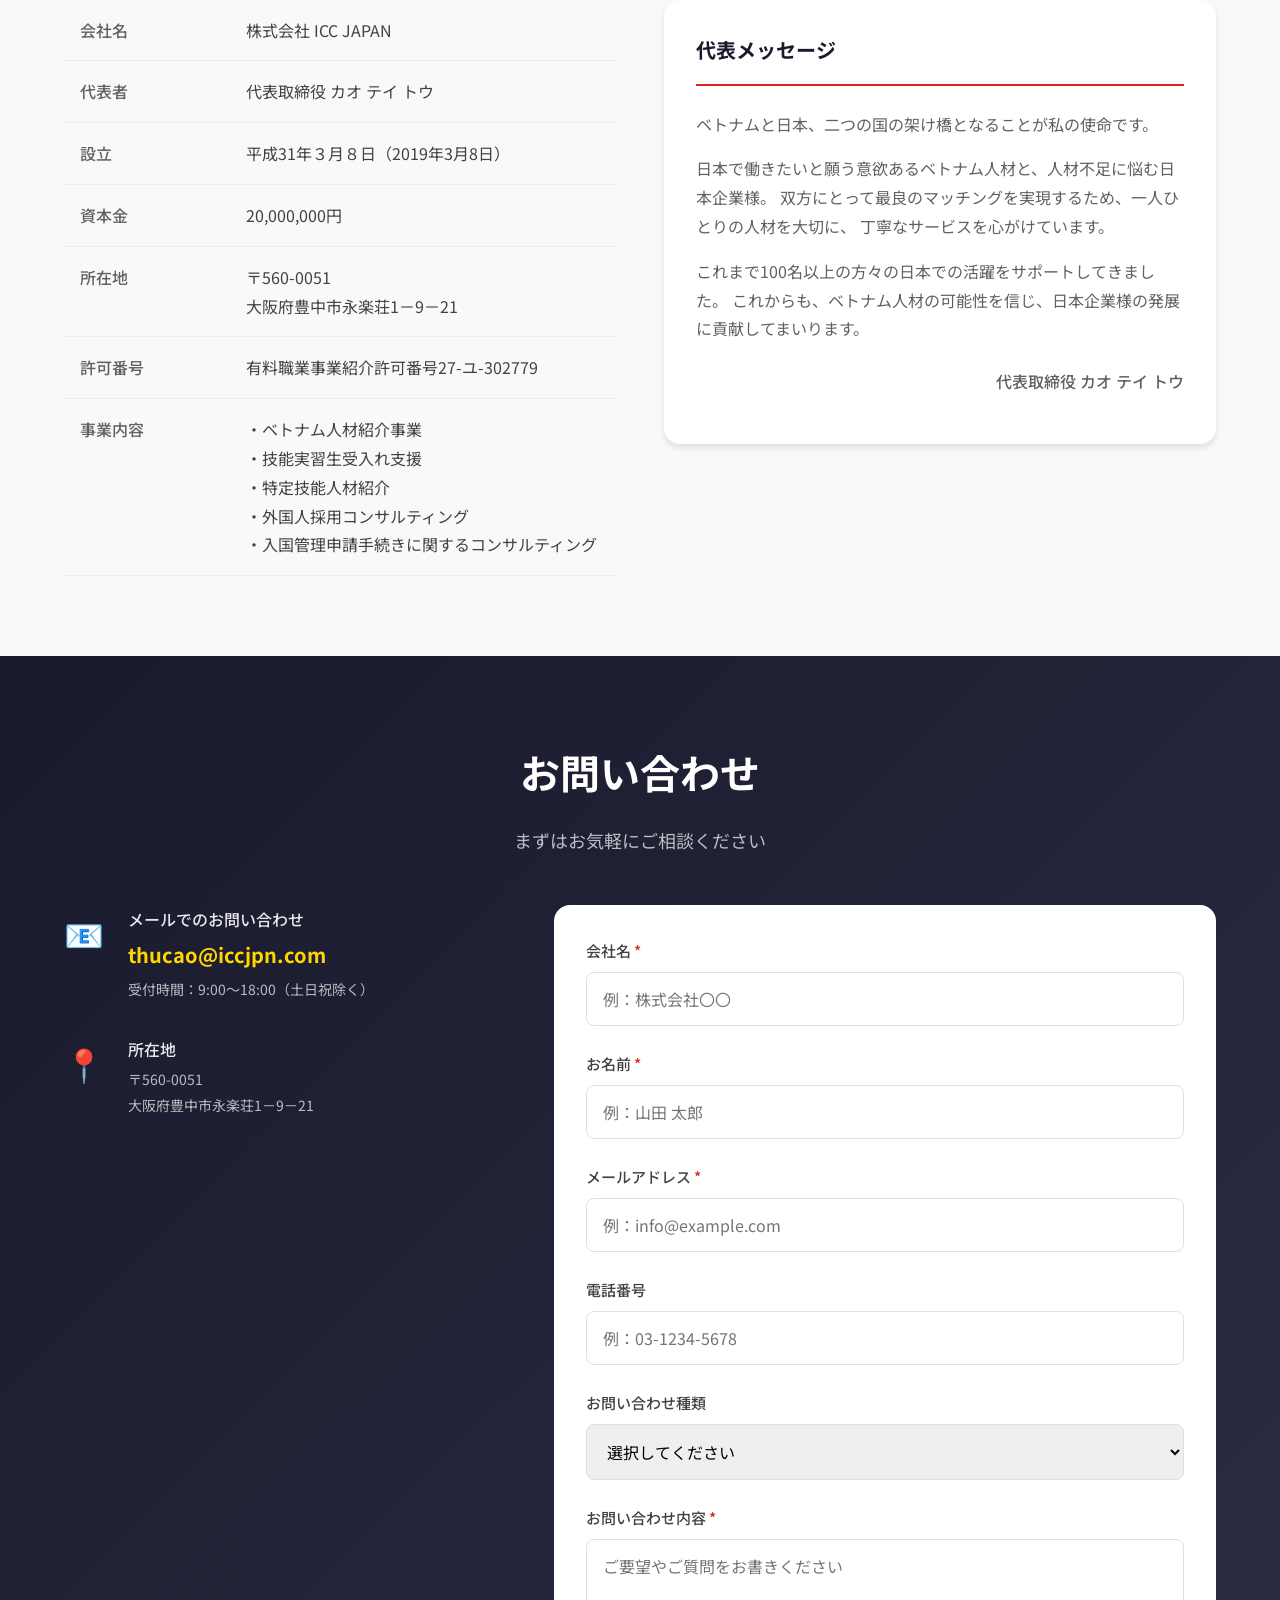
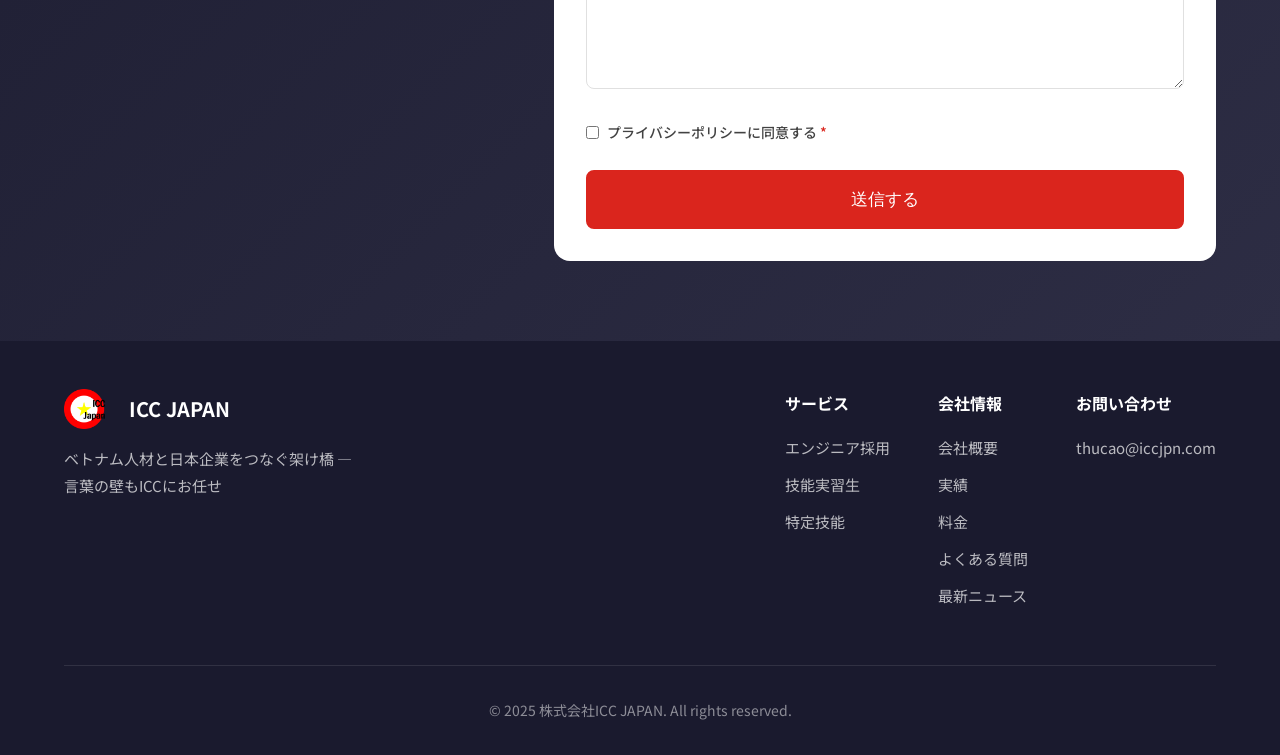
==== commit a7ab47e2: "feat(site): add offshore IT team section to homepage" ====
--- a/index.html
+++ b/index.html
@@ -244,6 +244,68 @@
                         <li>建設・造船</li>
                     </ul>
                 </div>
+            </div>
+        </div>
+    </section>
+
+    <!-- Offshore IT Section -->
+    <section class="services section" id="offshore">
+        <div class="container">
+            <div class="section-header">
+                <h2 class="section-title">オフショアITチームの組成・運用サポート</h2>
+                <p class="section-subtitle">海外拠点のITチームを、採用から運用まで一括サポート</p>
+            </div>
+            <div class="offshore-intro">
+                <p>
+                    ベトナムをはじめとする海外に拠点を置くITチームの組成と運用を、ICC JAPANが一括でサポートします。
+                    「日本国内では採用が難しいが、海外拠点であれば採用できる」といったケースや、
+                    開発リソースの一部を海外チームへ委託したいといったご相談にも対応可能です。
+                </p>
+            </div>
+            <div class="services-grid services-grid--four">
+                <div class="service-card">
+                    <div class="service-icon">🌏</div>
+                    <h3>海外ITエンジニア採用</h3>
+                    <p>海外現地でのITエンジニアの採用と、開発チームの組成をサポートします。</p>
+                    <ul class="service-list">
+                        <li>ITエンジニアの現地採用</li>
+                        <li>開発チームの組成</li>
+                        <li>スキル・経歴の確認</li>
+                    </ul>
+                </div>
+                <div class="service-card">
+                    <div class="service-icon">🧭</div>
+                    <h3>運用・マネジメント支援</h3>
+                    <p>日本側のご担当者様と現地チームの間に入り、円滑な運用を支援します。</p>
+                    <ul class="service-list">
+                        <li>日本側との運用・調整</li>
+                        <li>進捗・課題の共有</li>
+                        <li>チームマネジメント支援</li>
+                    </ul>
+                </div>
+                <div class="service-card">
+                    <div class="service-icon">💬</div>
+                    <h3>日本語コミュニケーション体制</h3>
+                    <p>日本語でのコミュニケーション体制を構築し、言語の壁を解消します。</p>
+                    <ul class="service-list">
+                        <li>日本語対応体制の構築</li>
+                        <li>通訳・翻訳サポート</li>
+                        <li>日越両言語での仲介</li>
+                    </ul>
+                </div>
+                <div class="service-card">
+                    <div class="service-icon">✈️</div>
+                    <h3>海外就業スタッフの採用</h3>
+                    <p>ベトナムなど海外で就業する日本人・外国人スタッフの採用を支援します。</p>
+                    <ul class="service-list">
+                        <li>海外勤務希望者の紹介</li>
+                        <li>現地スタッフの採用</li>
+                        <li>赴任前後のサポート</li>
+                    </ul>
+                </div>
+            </div>
+            <div class="offshore-cta">
+                <a href="#contact" class="btn btn-primary btn-lg">オフショアITについて相談する</a>
             </div>
         </div>
     </section>
--- a/css/style.css
+++ b/css/style.css
@@ -447,6 +447,10 @@
     display: grid;
     grid-template-columns: repeat(3, 1fr);
     gap: var(--spacing-lg);
+}
+
+.services-grid--four {
+    grid-template-columns: repeat(4, 1fr);
 }
 
 .service-card {
@@ -1632,3 +1636,39 @@
         font-size: 2.5rem;
     }
 }
+
+/* --------------------------------------------------------------------------
+   Offshore IT Section
+   -------------------------------------------------------------------------- */
+.offshore-intro {
+    max-width: 52rem;
+    margin: 0 auto var(--spacing-xl);
+    text-align: center;
+}
+
+.offshore-intro p {
+    color: var(--color-gray-700);
+    font-size: 1.0625rem;
+    line-height: 1.9;
+}
+
+.offshore-cta {
+    margin-top: var(--spacing-xl);
+    text-align: center;
+}
+
+@media (max-width: 1024px) {
+    .offshore-intro p {
+        font-size: 1rem;
+    }
+
+    .services-grid--four {
+        grid-template-columns: repeat(2, 1fr);
+    }
+}
+
+@media (max-width: 768px) {
+    .services-grid--four {
+        grid-template-columns: 1fr;
+    }
+}
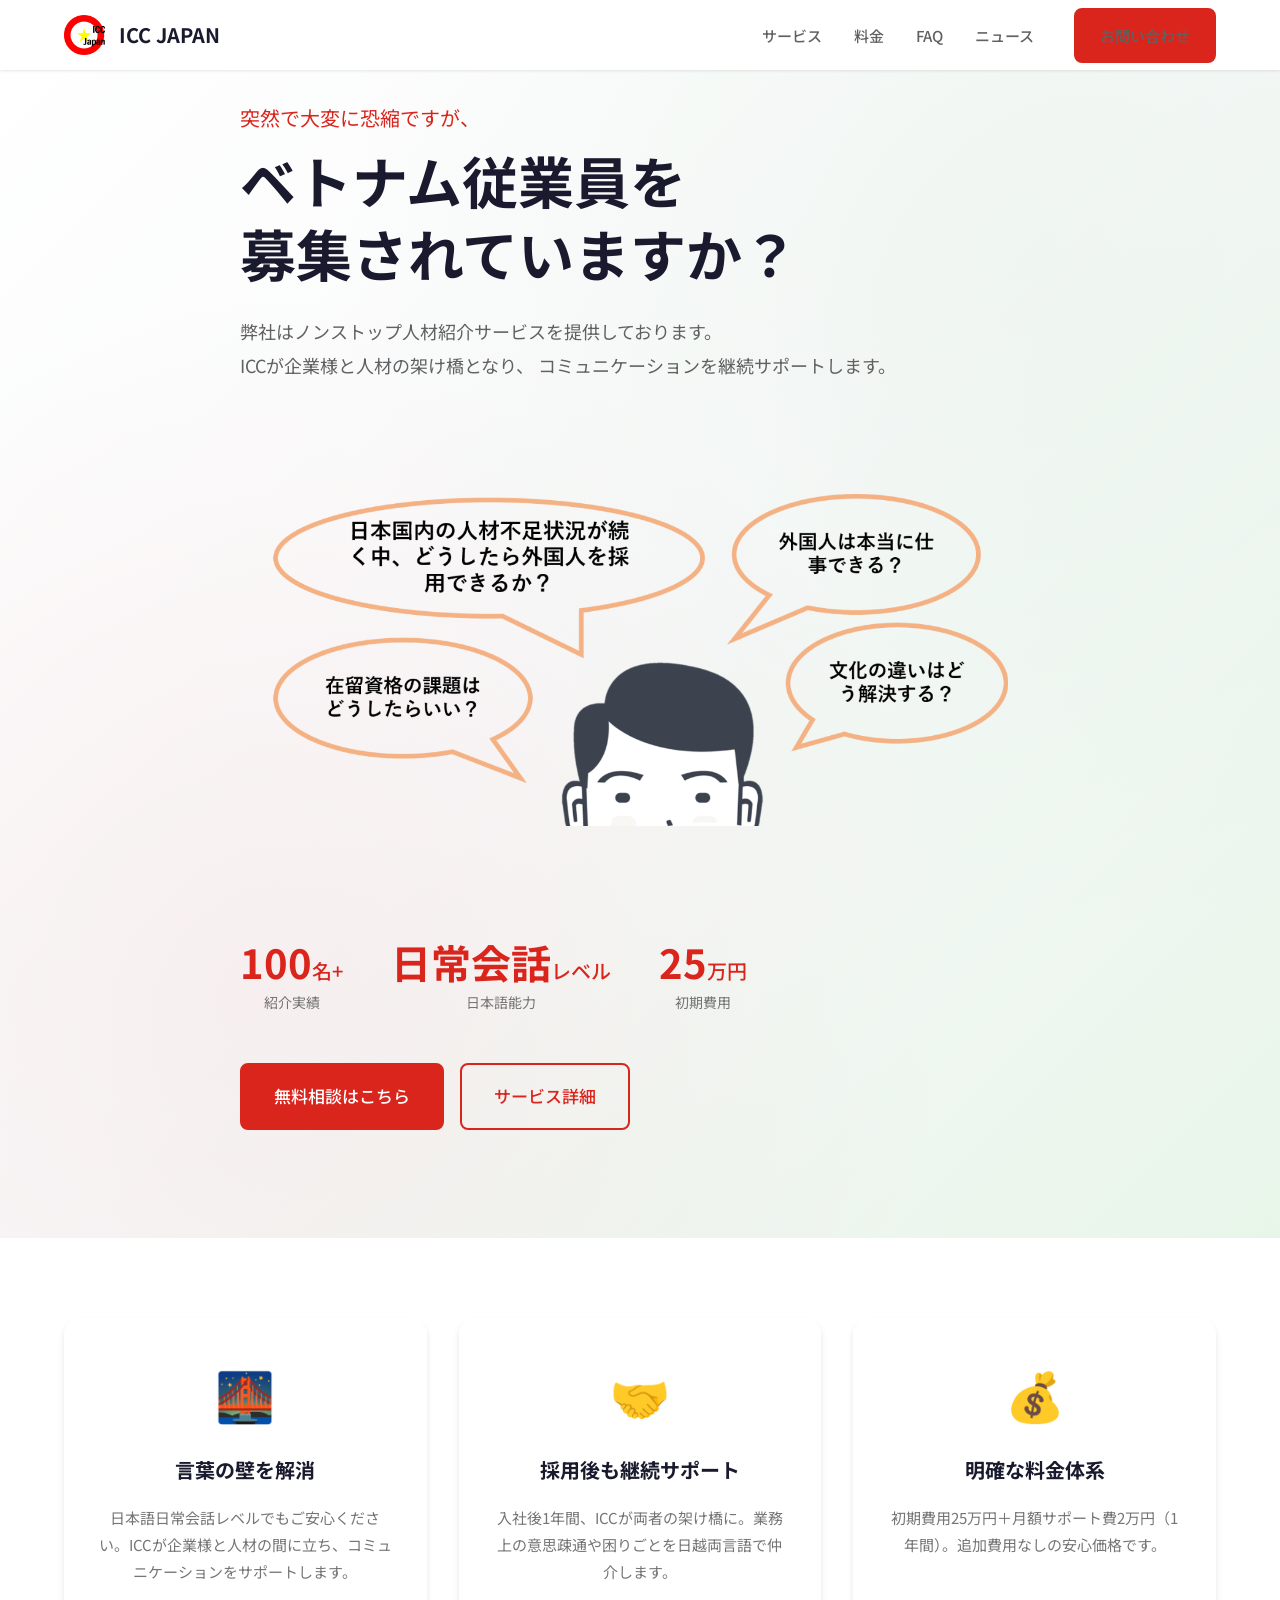
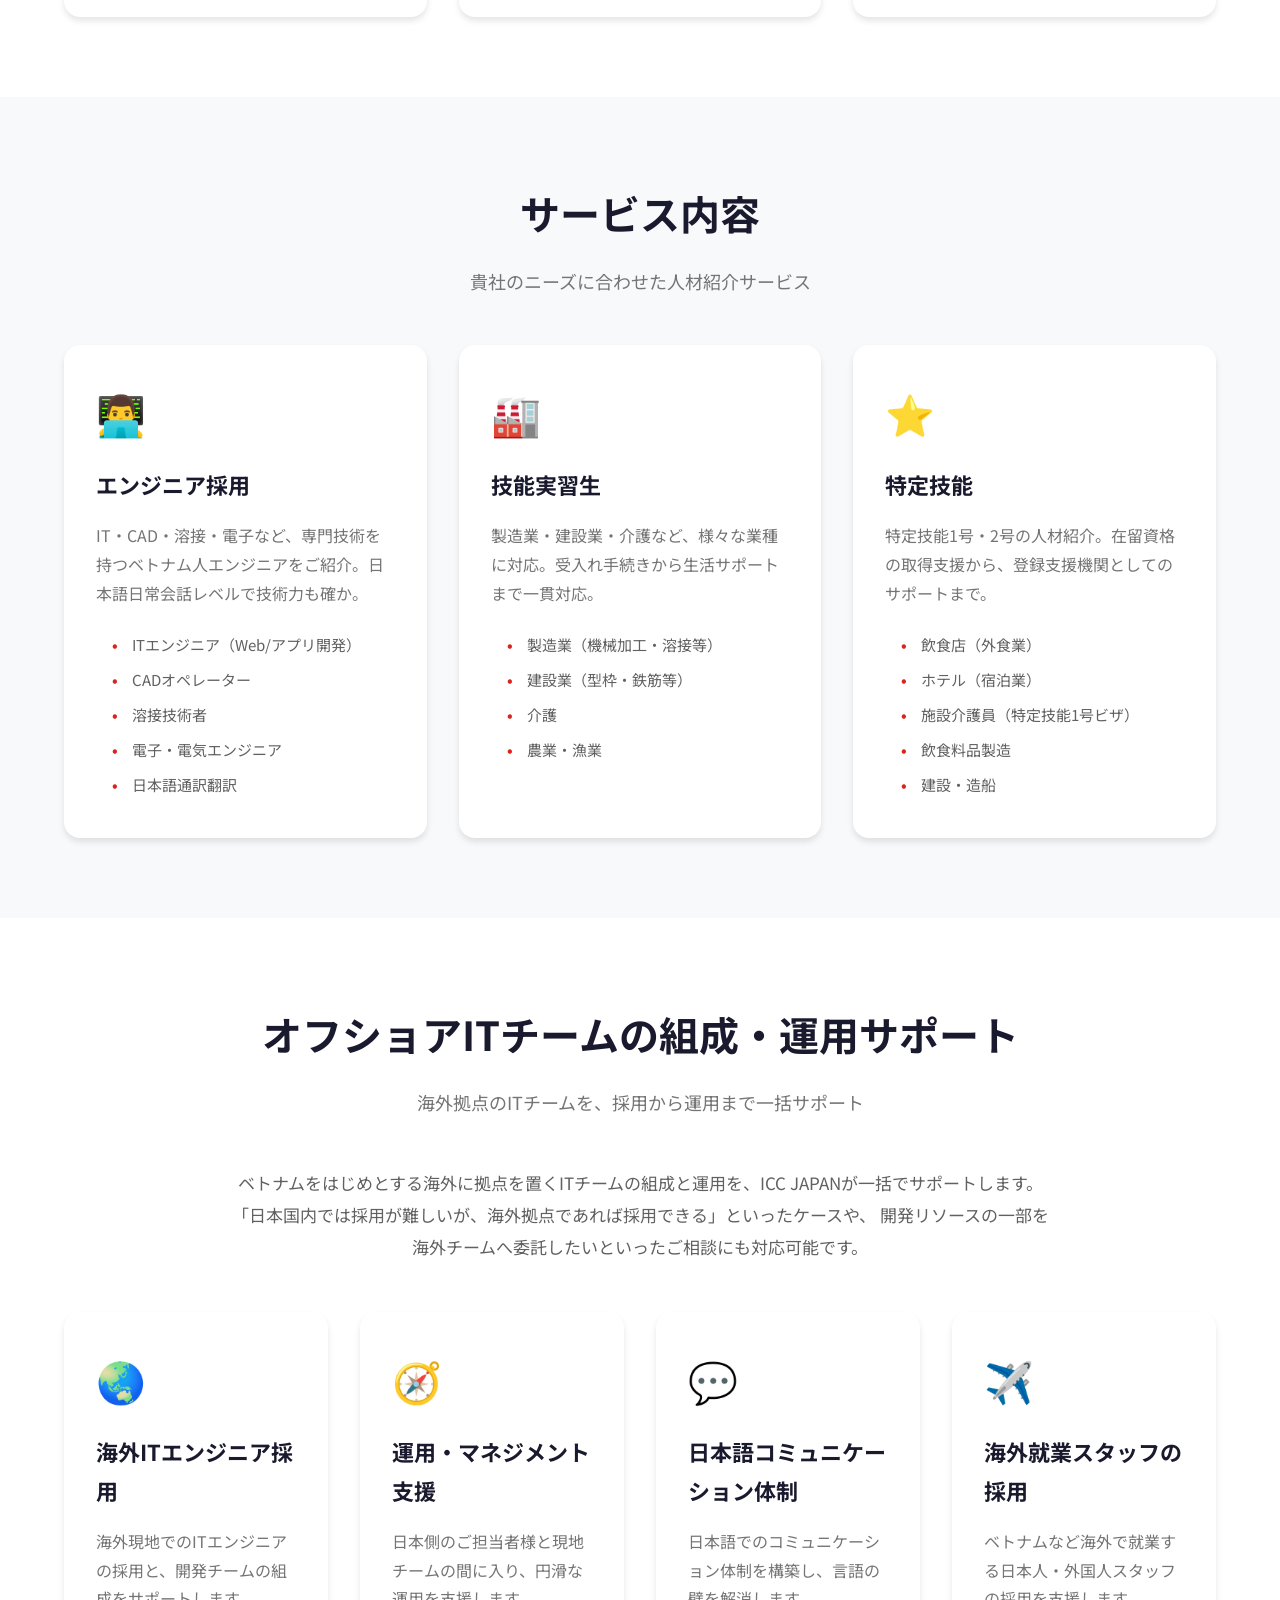
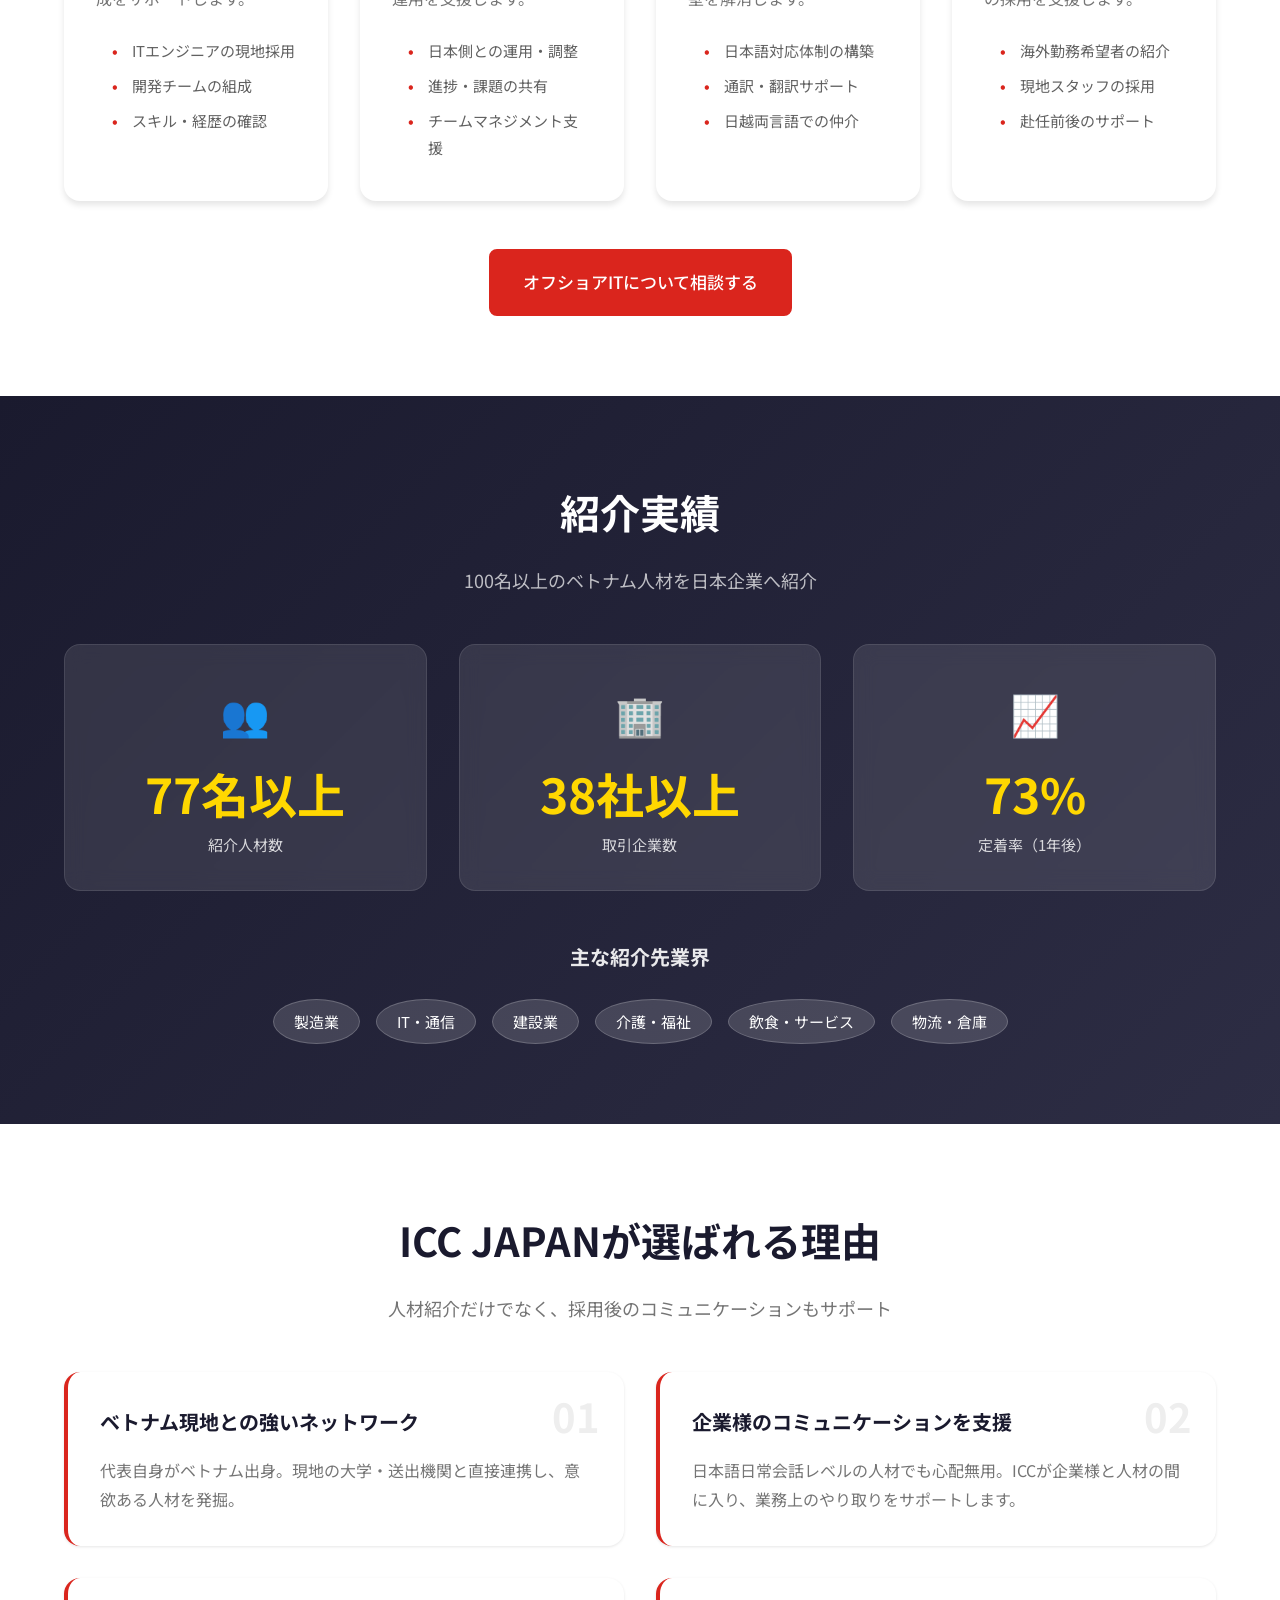
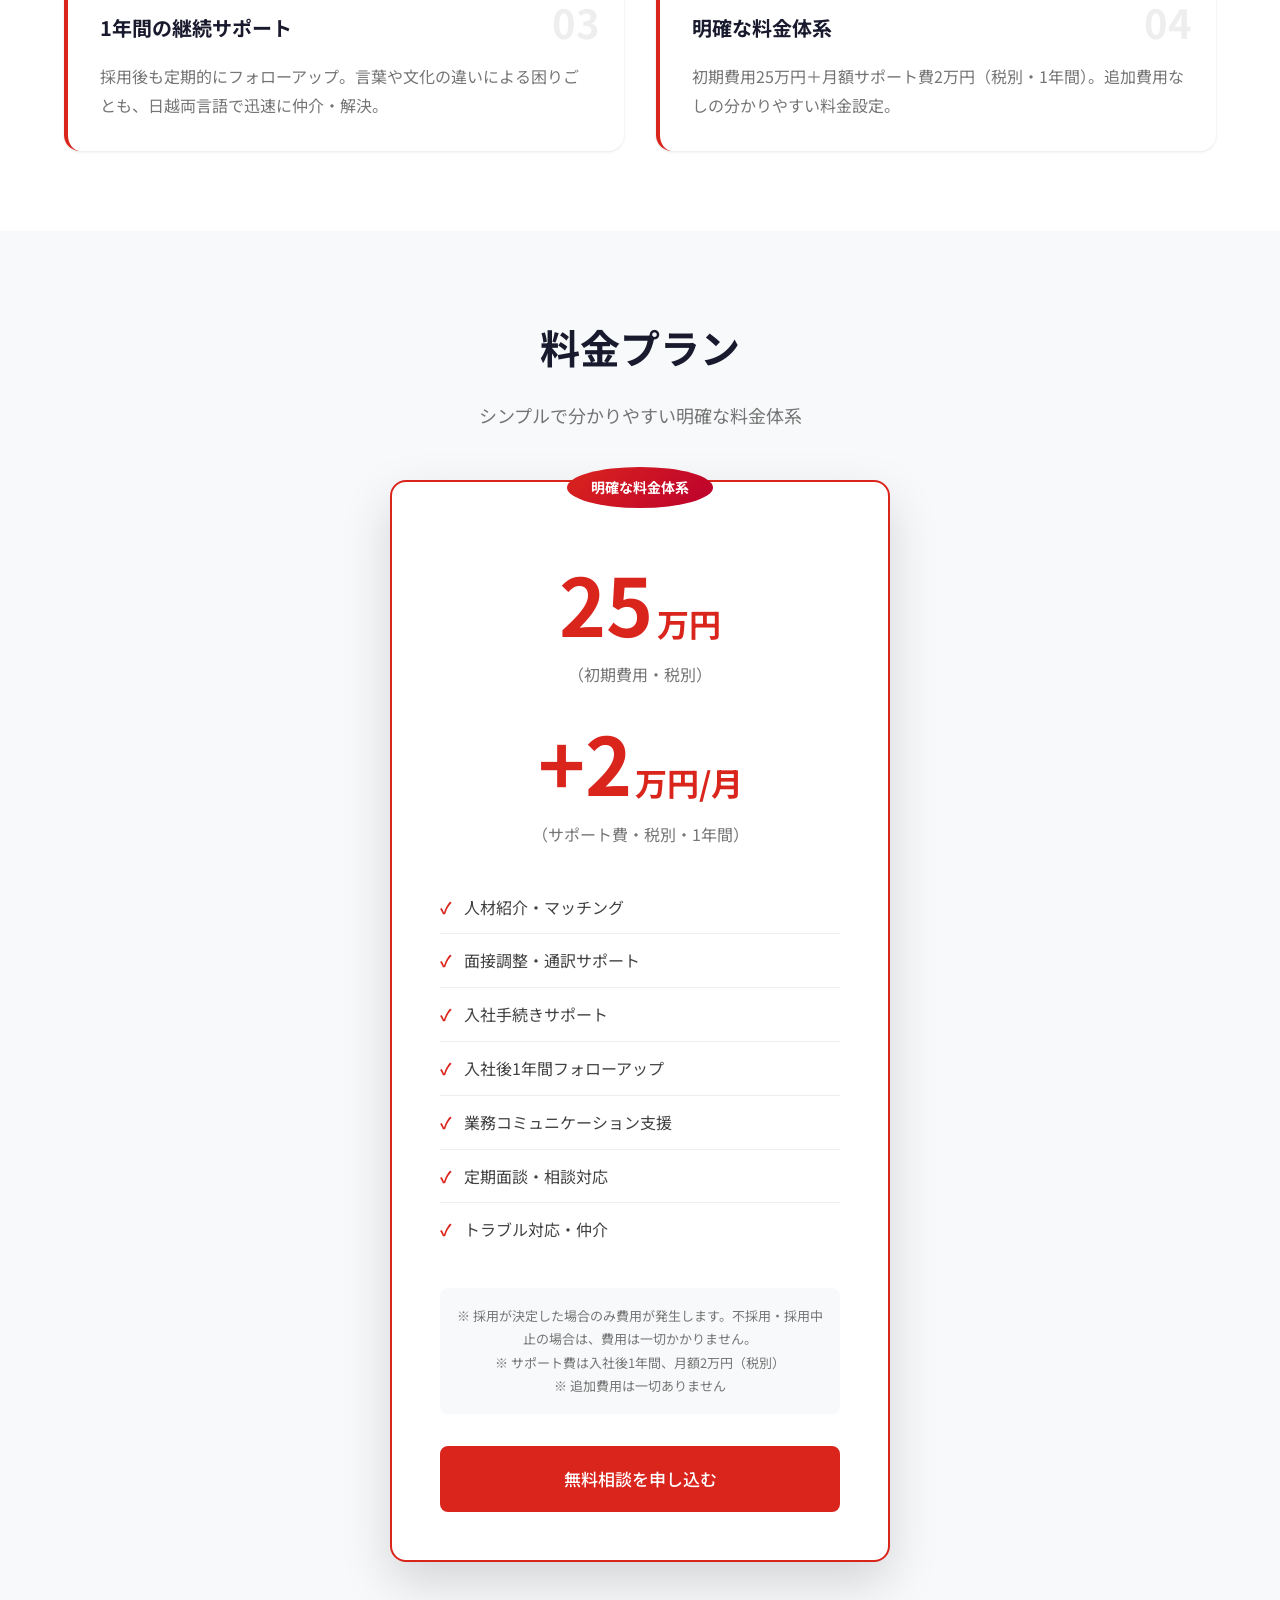
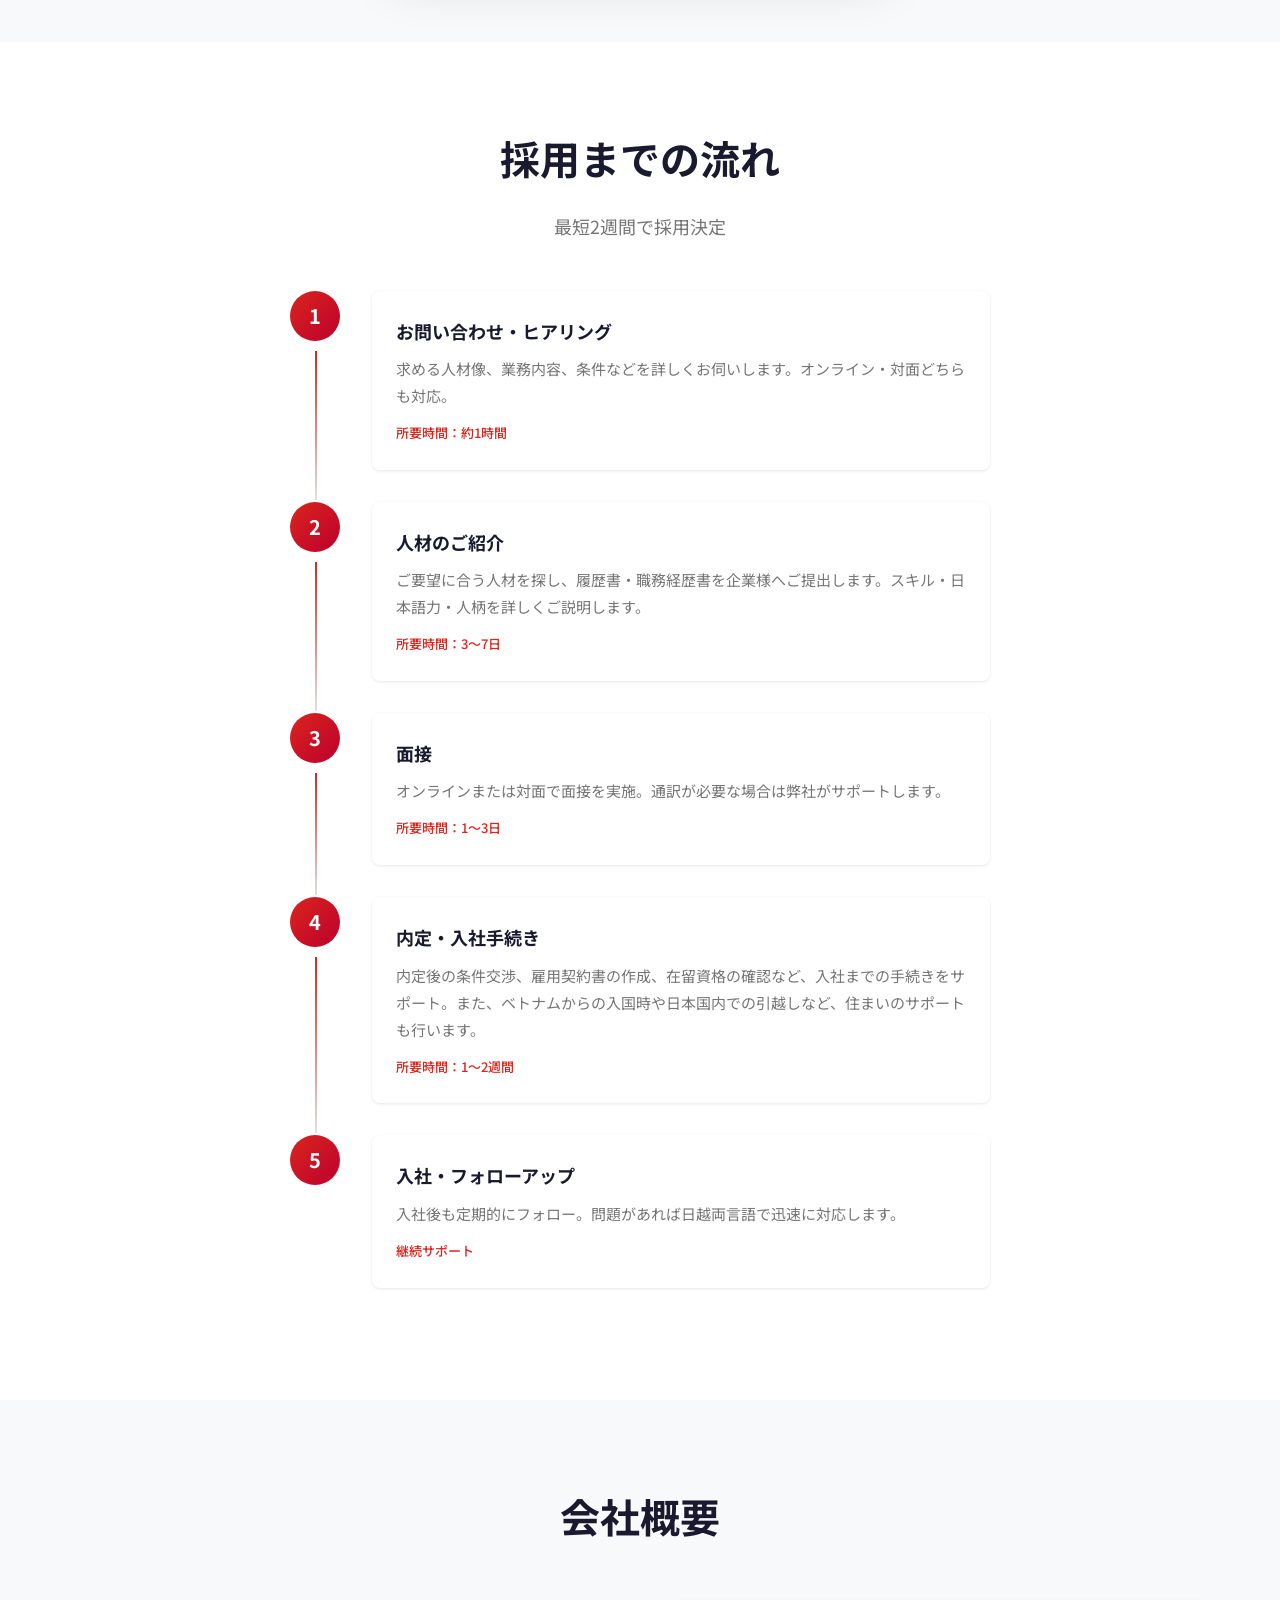
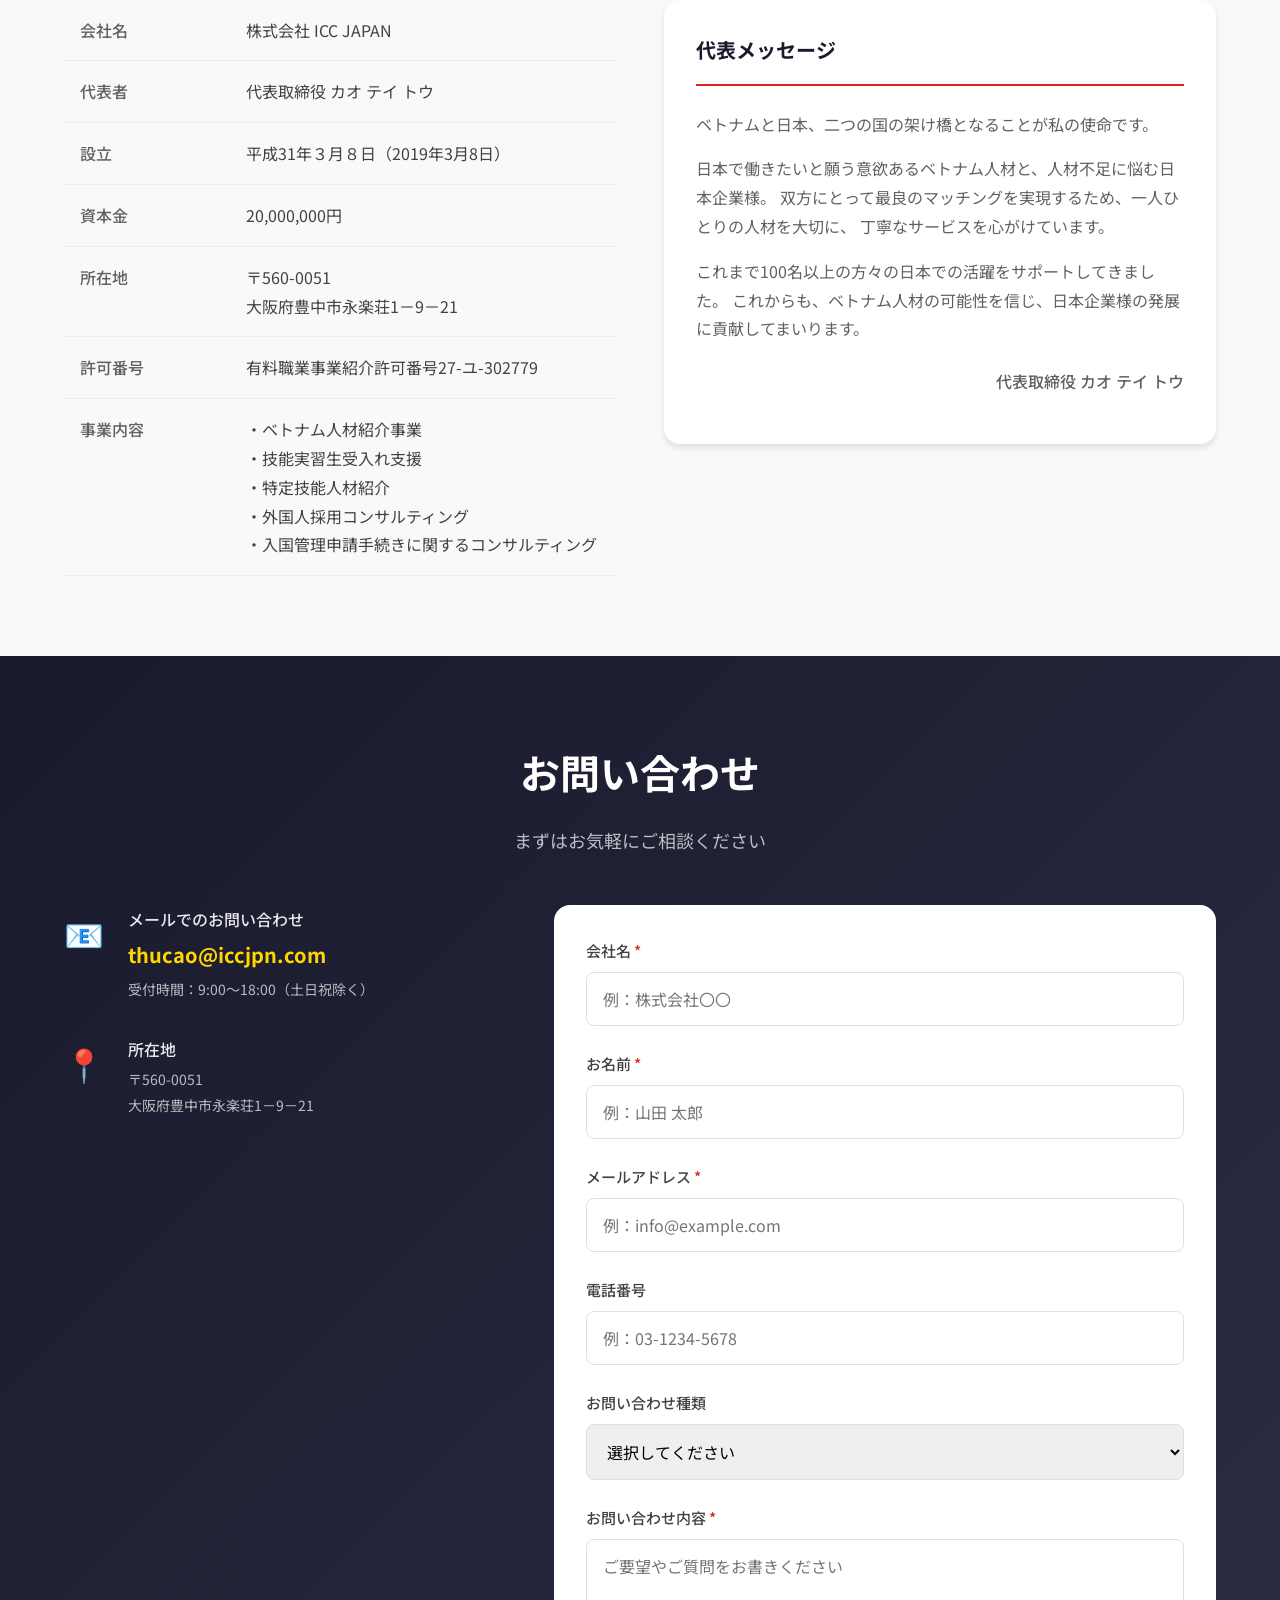
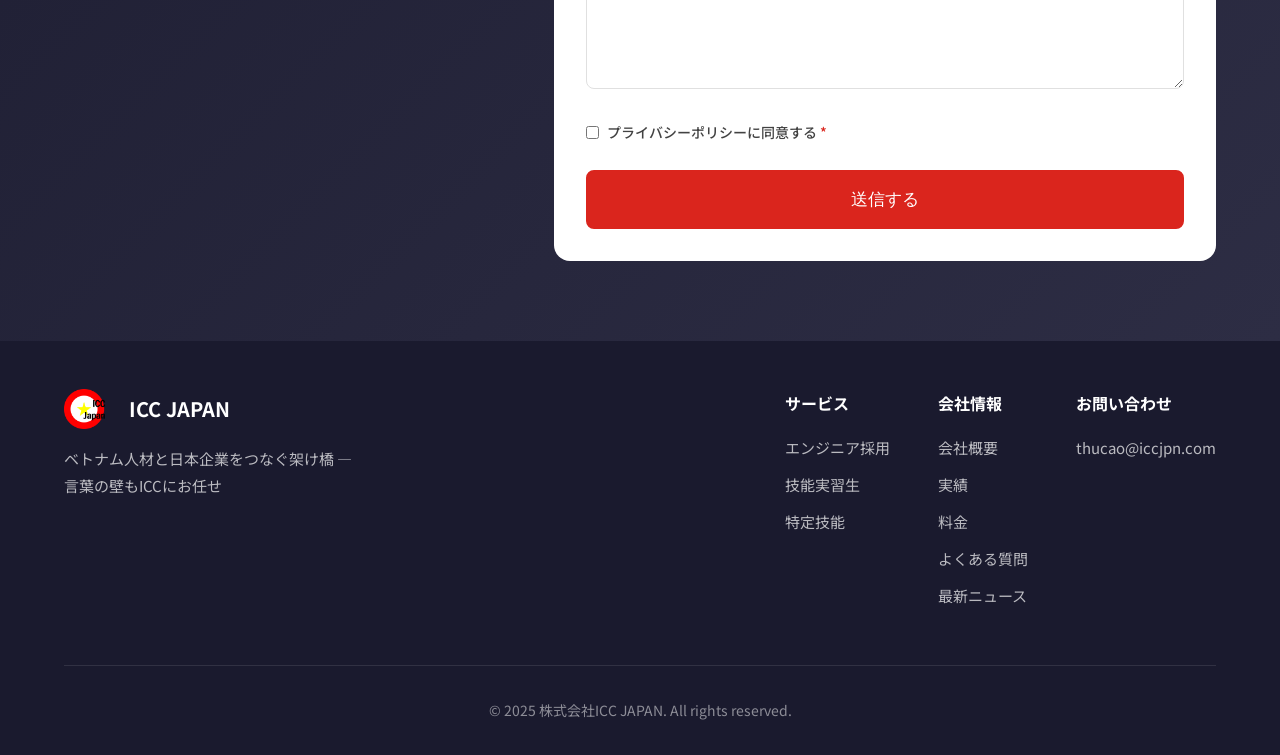
==== commit 452b92dd: "fix(site): cache-bust style.css/main.js so asset changes reach visitors" ====
--- a/index.html
+++ b/index.html
@@ -52,7 +52,7 @@
     </script>
     
     <!-- Stylesheets -->
-    <link rel="stylesheet" href="css/style.css">
+    <link rel="stylesheet" href="css/style.css?v=20260930">
     
     <!-- Structured Data - Organization Schema -->
     <script type="application/ld+json">
@@ -664,6 +664,6 @@
     <a href="#" class="back-to-top" id="backToTop" aria-label="ページトップへ戻る">↑</a>
 
     <!-- JavaScript -->
-    <script src="js/main.js" defer></script>
+    <script src="js/main.js?v=20260930" defer></script>
 </body>
 </html>
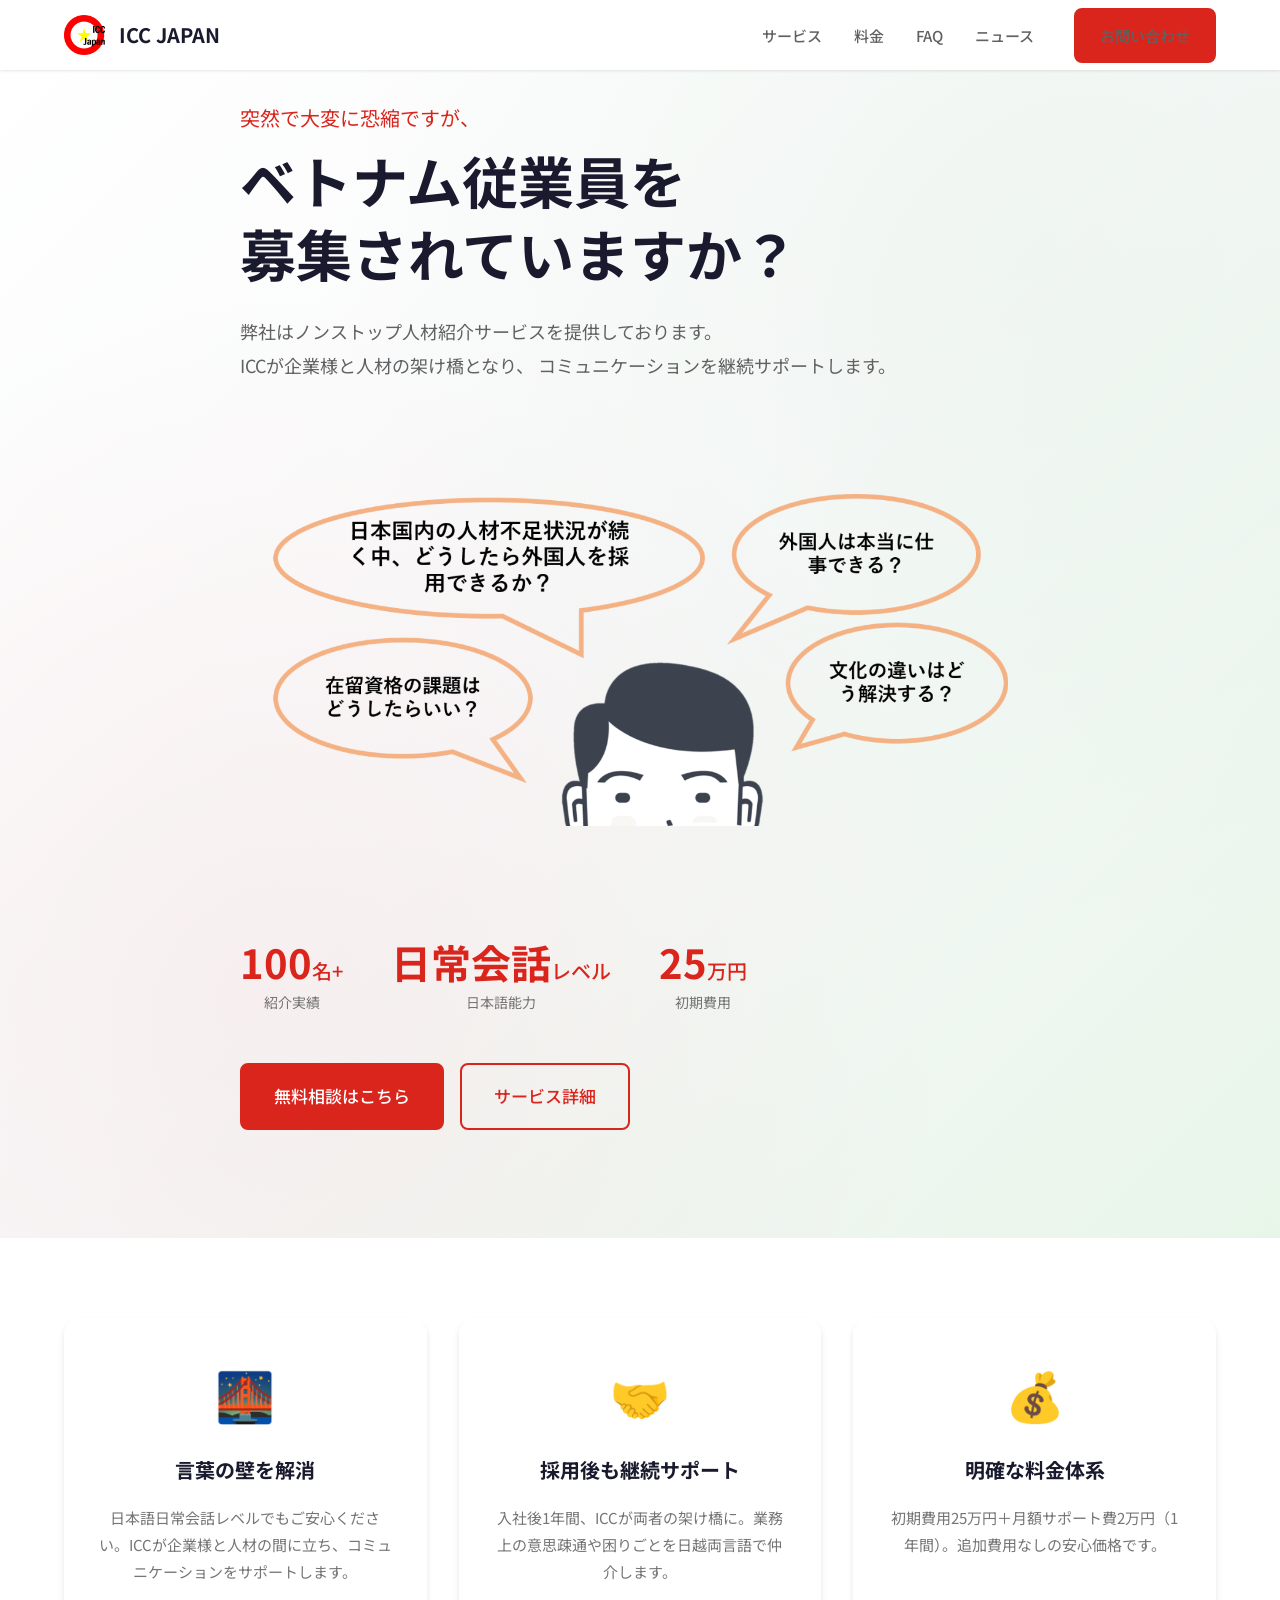
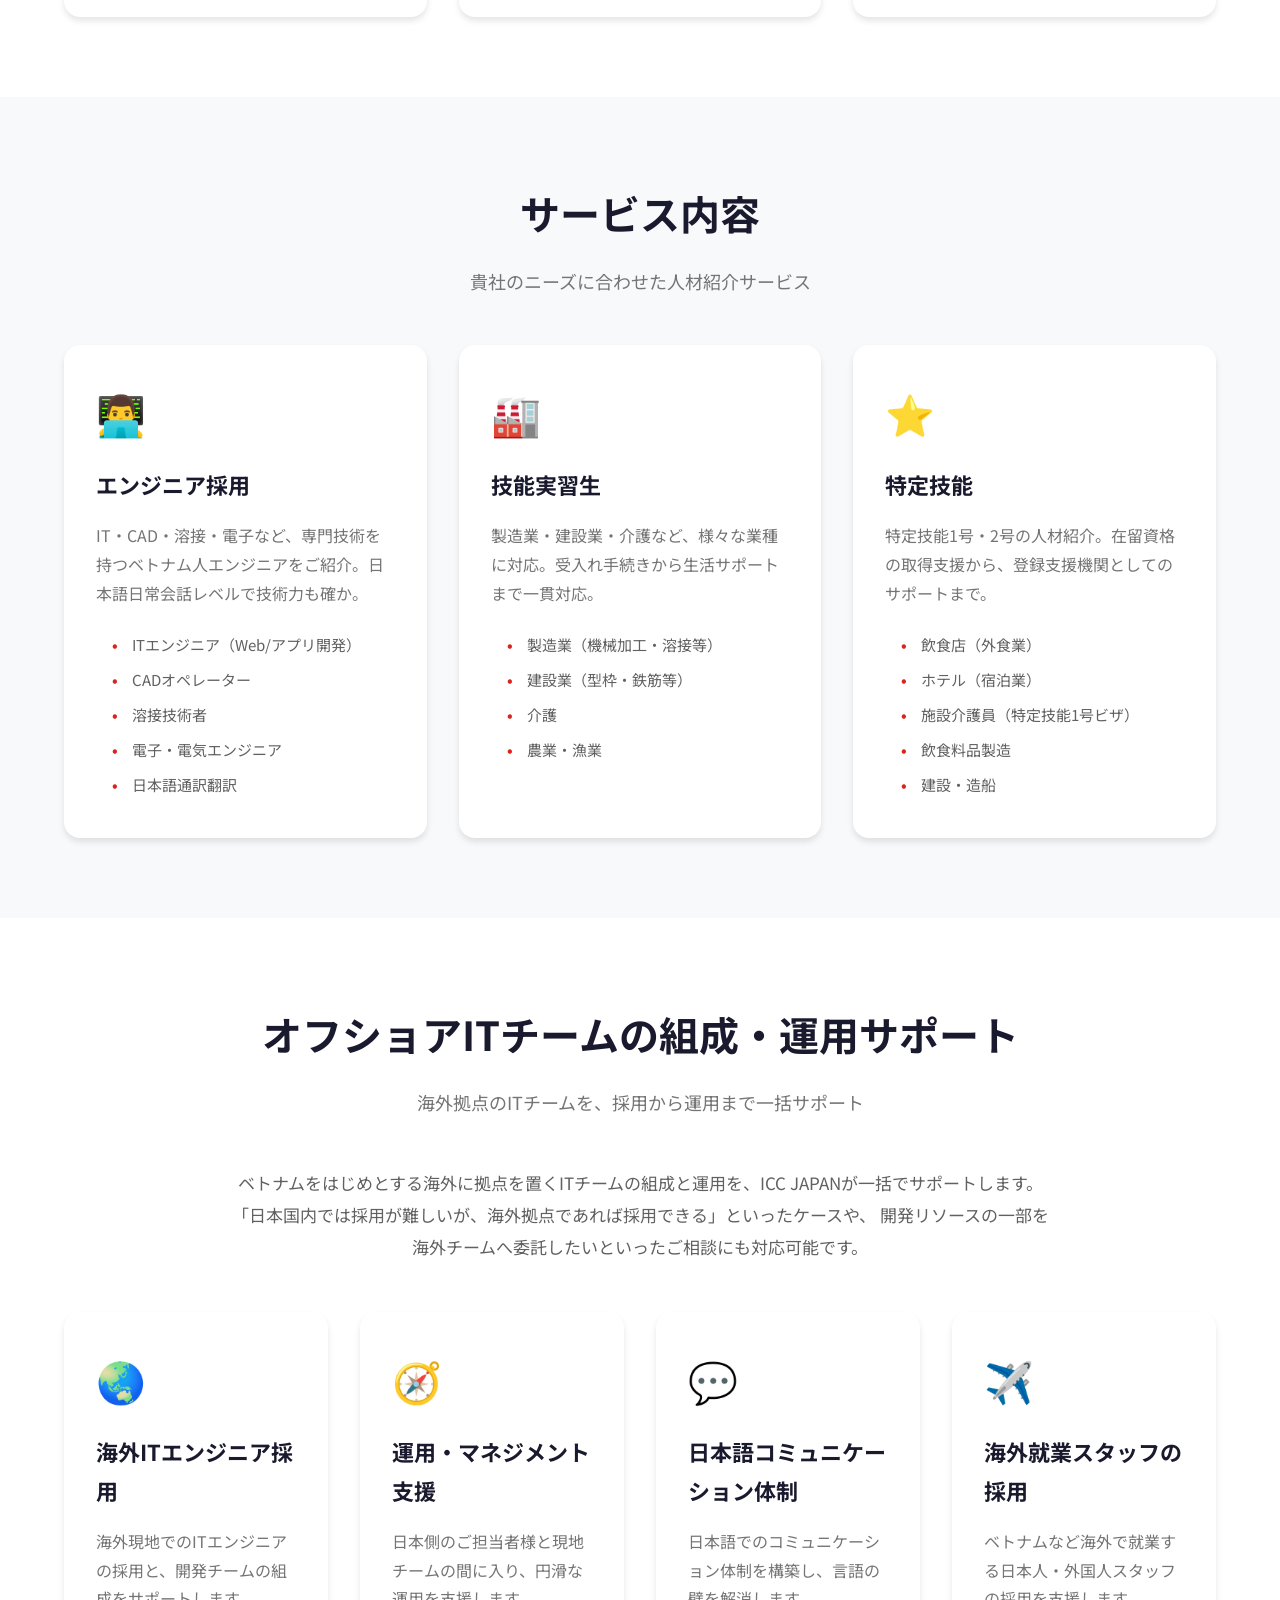
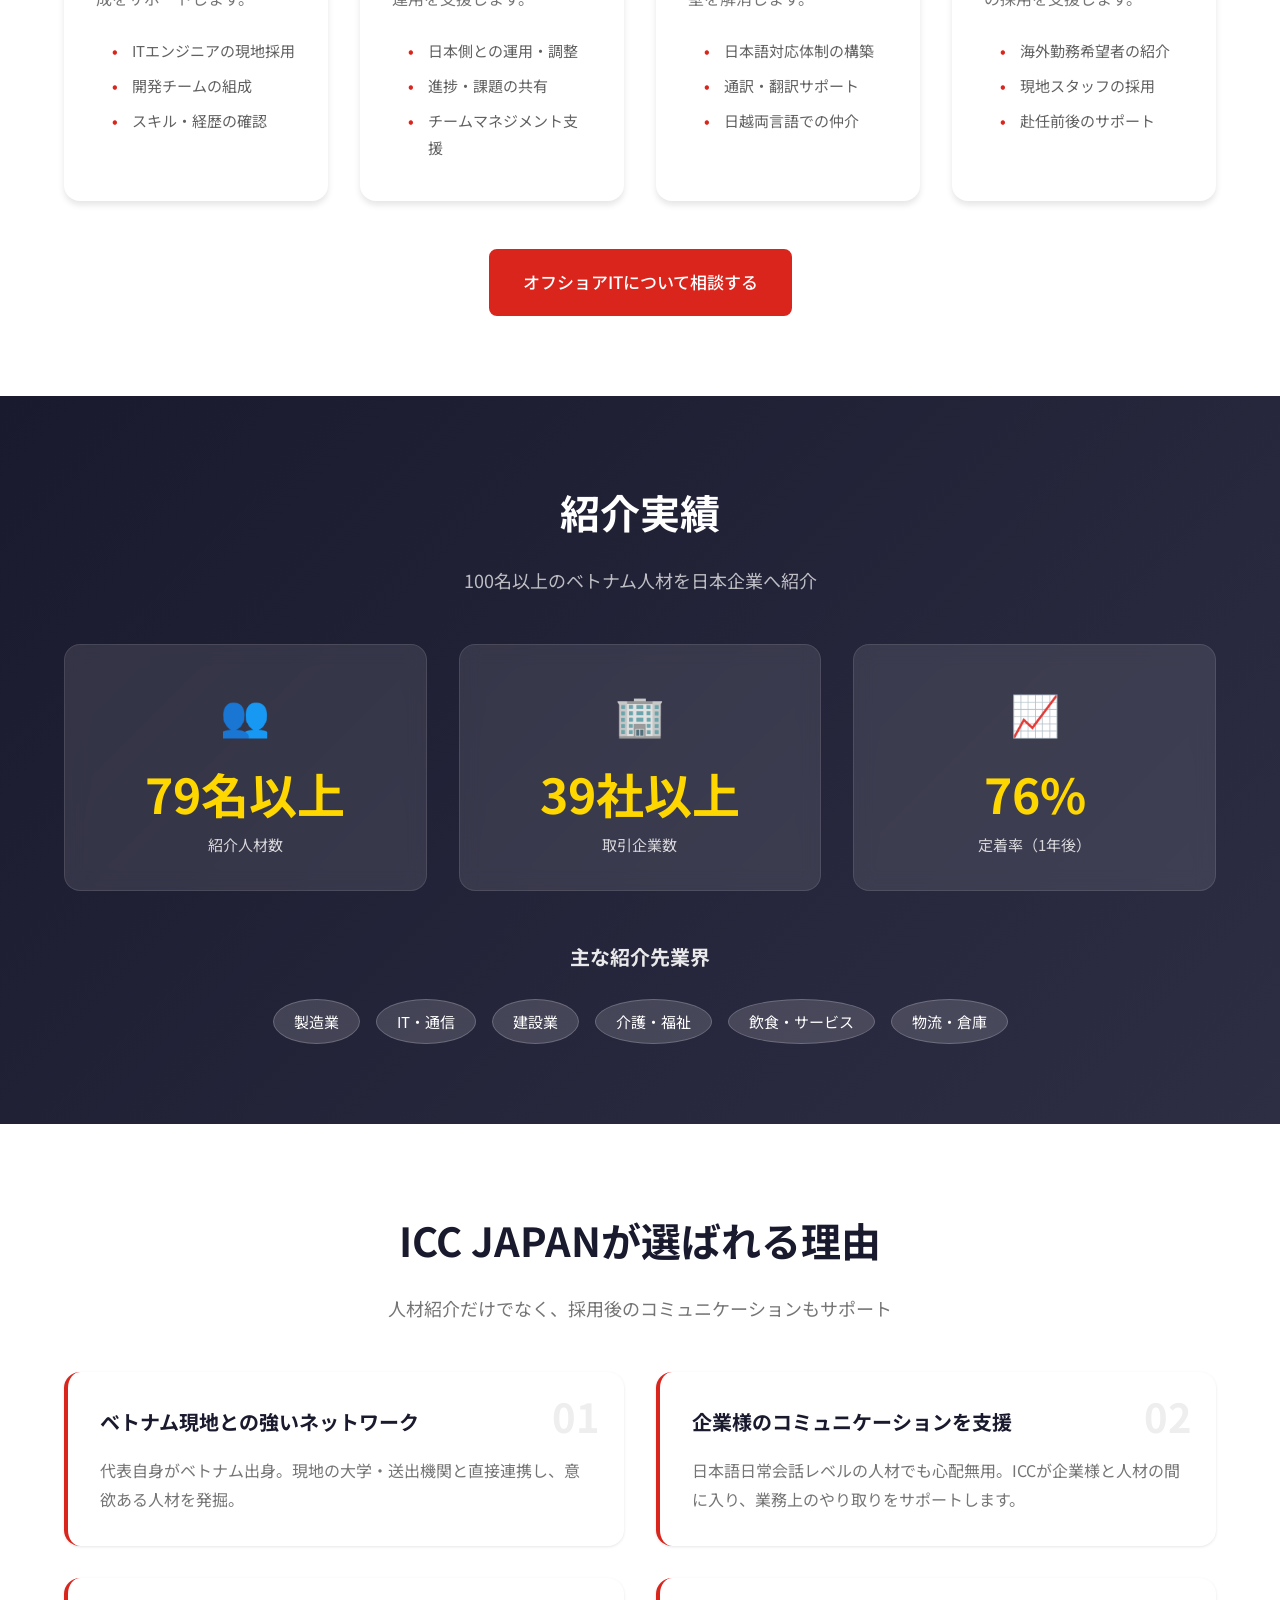
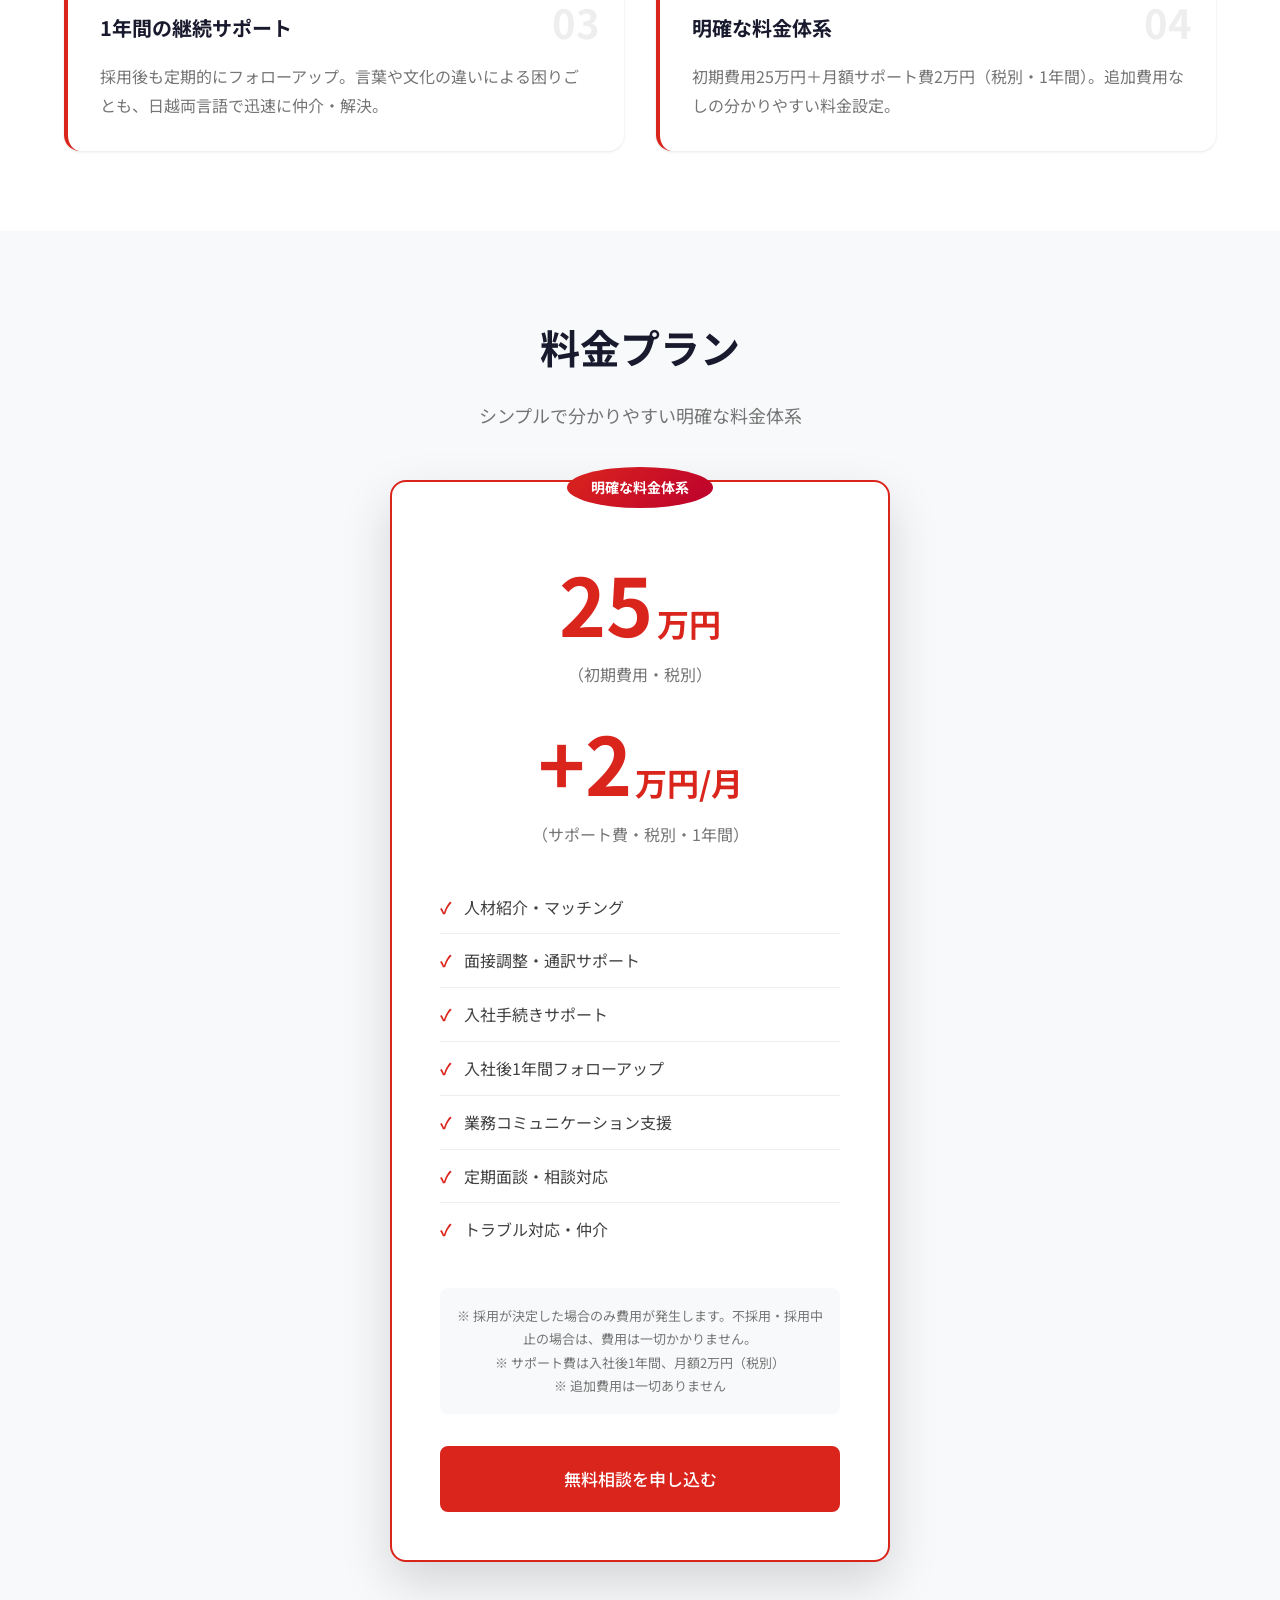
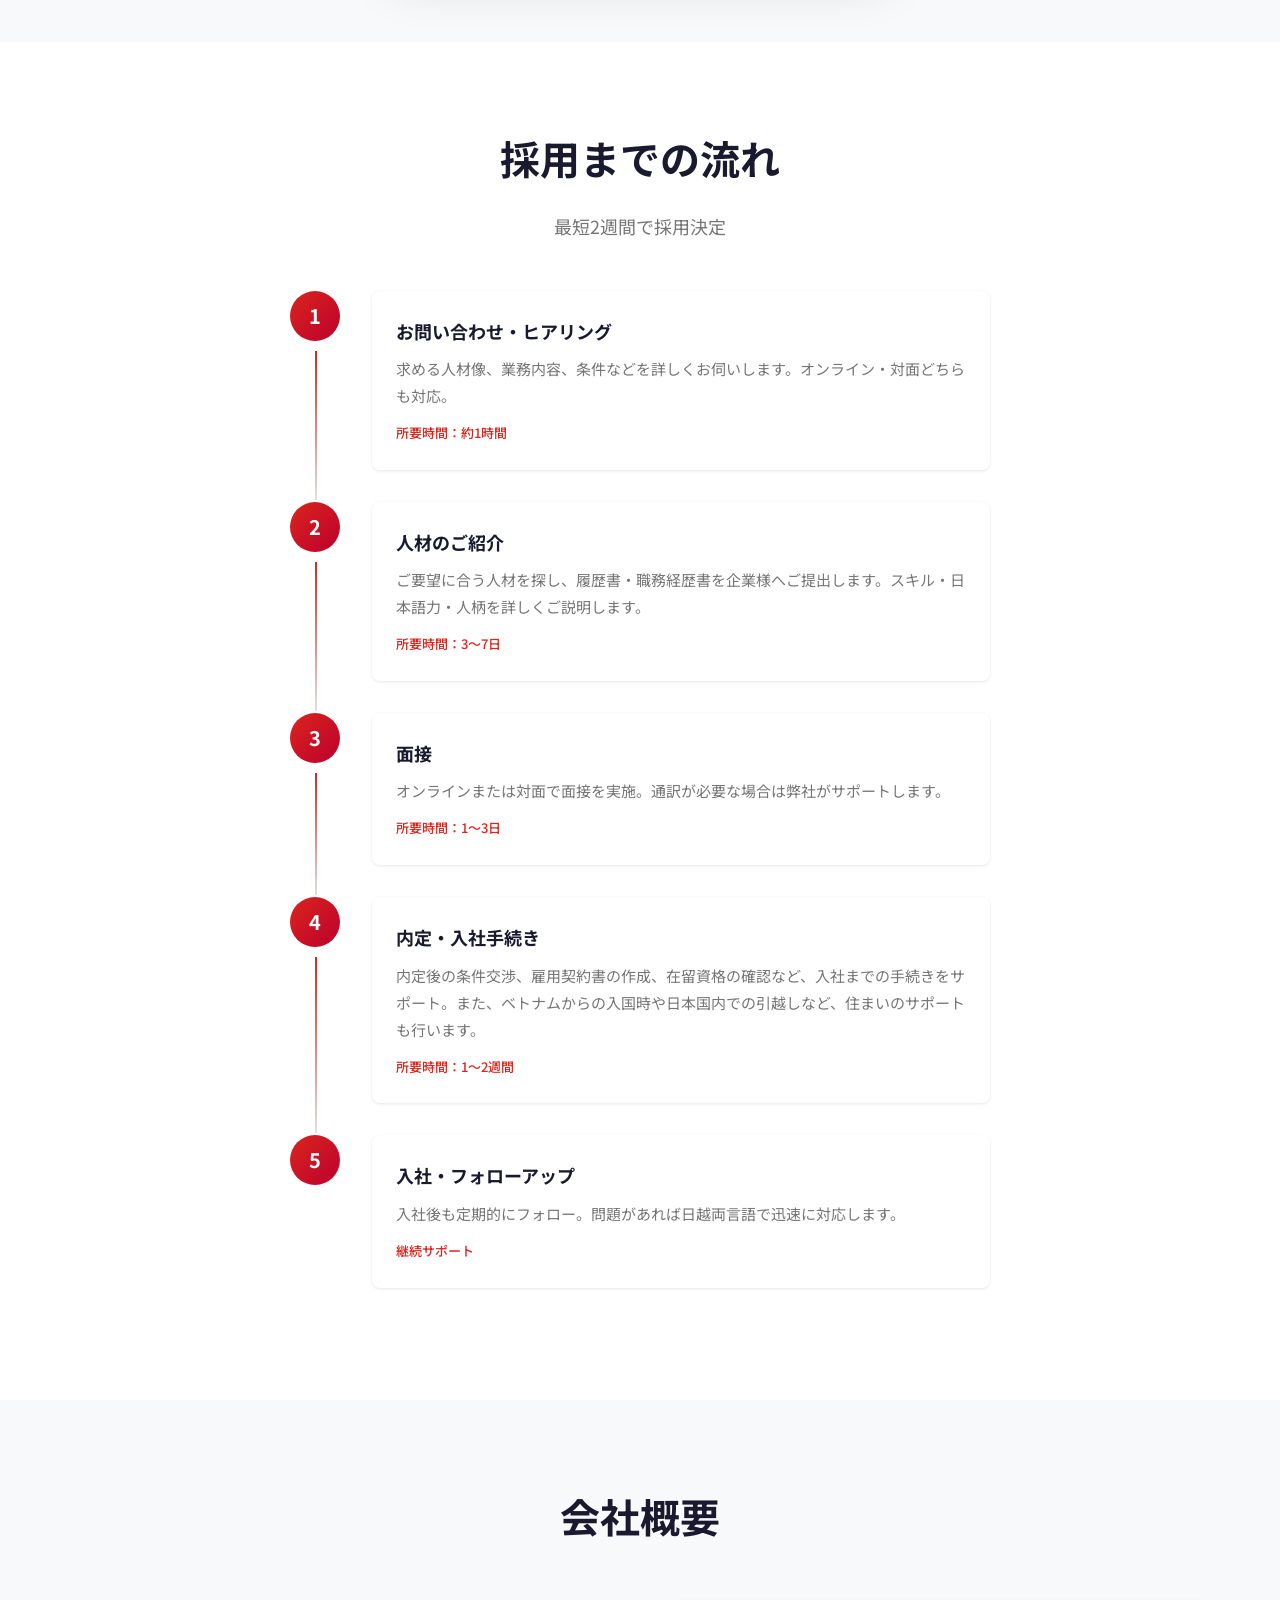
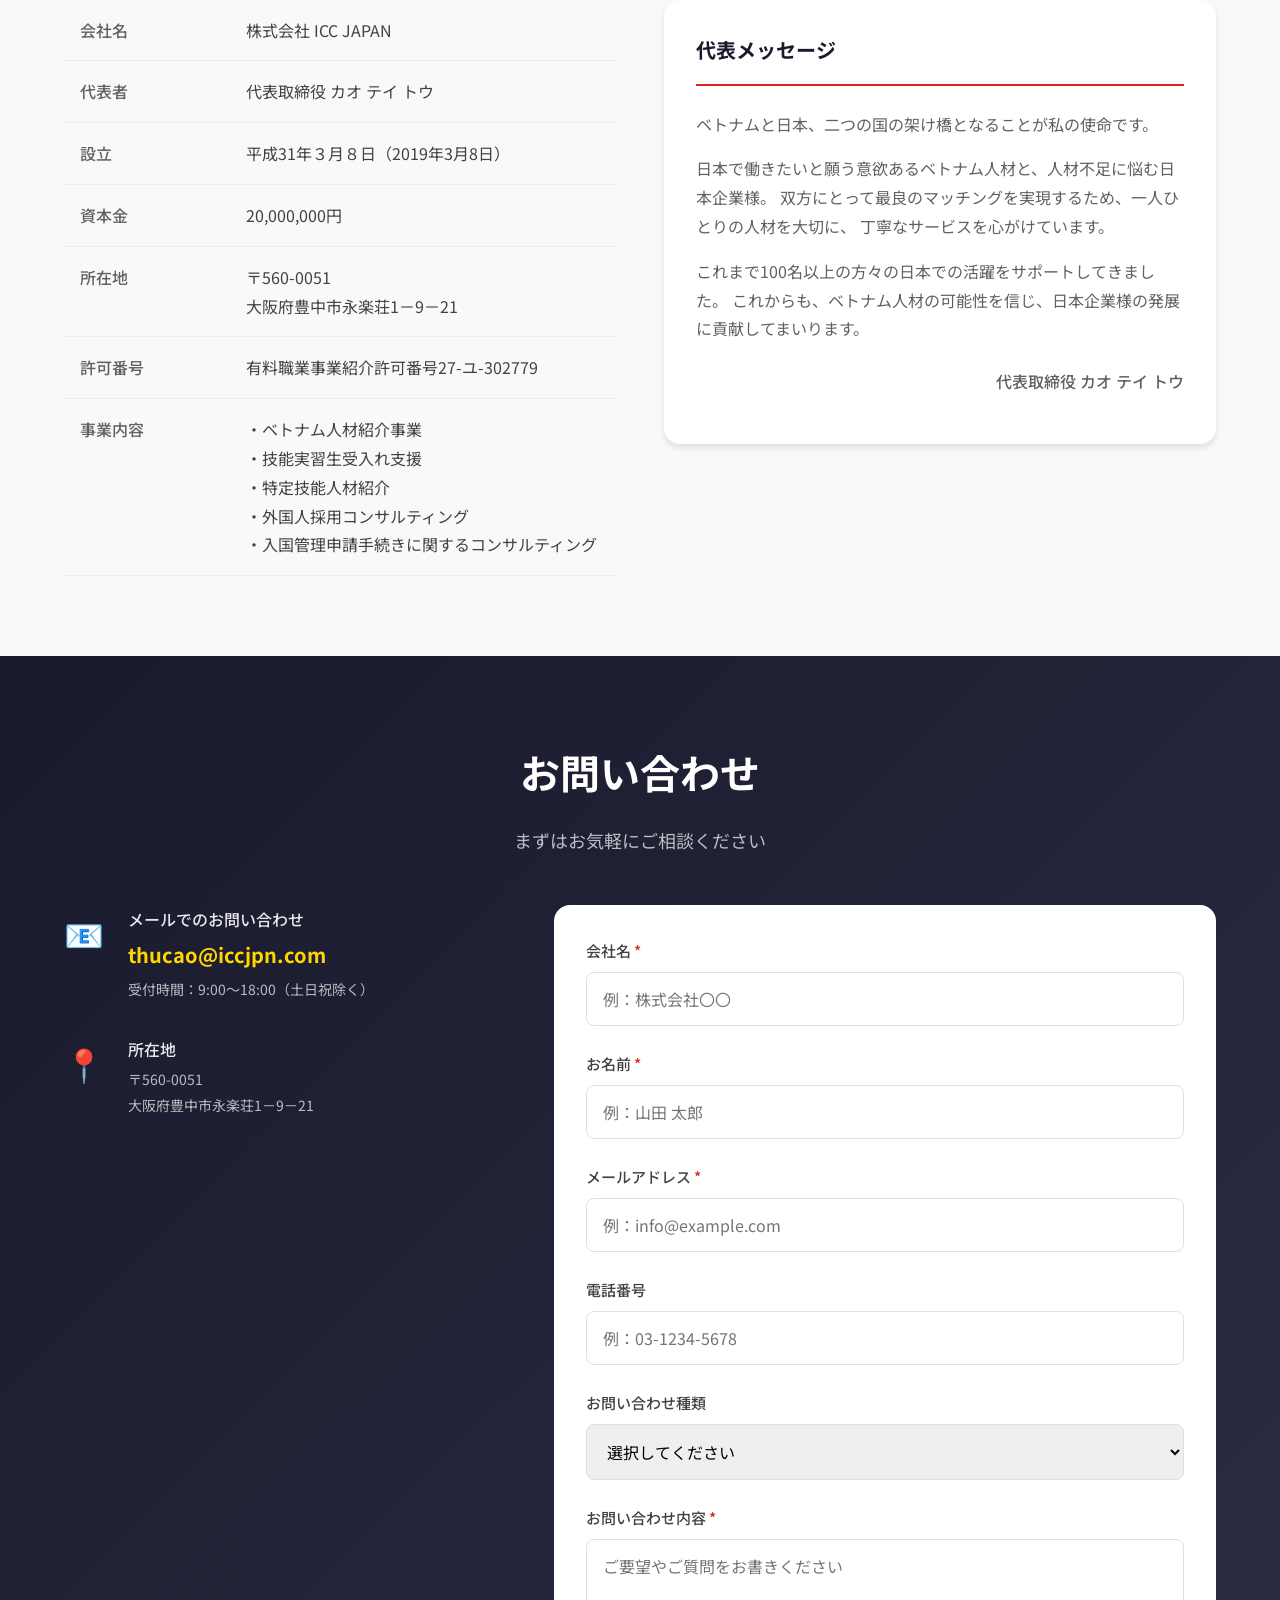
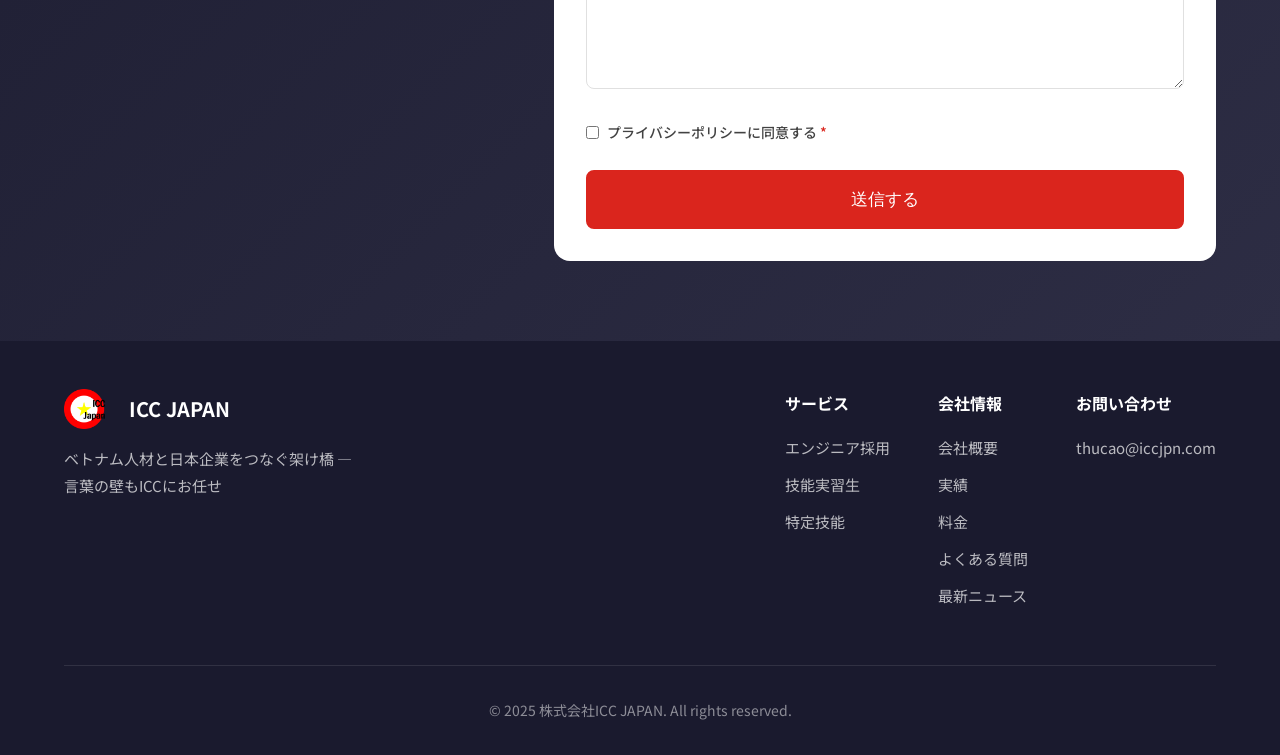
==== commit ee987cd6: "chore(site): bump asset version to 20260930b" ====
--- a/index.html
+++ b/index.html
@@ -52,7 +52,7 @@
     </script>
     
     <!-- Stylesheets -->
-    <link rel="stylesheet" href="css/style.css?v=20260930">
+    <link rel="stylesheet" href="css/style.css?v=20260930b">
     
     <!-- Structured Data - Organization Schema -->
     <script type="application/ld+json">
@@ -664,6 +664,6 @@
     <a href="#" class="back-to-top" id="backToTop" aria-label="ページトップへ戻る">↑</a>
 
     <!-- JavaScript -->
-    <script src="js/main.js?v=20260930" defer></script>
+    <script src="js/main.js?v=20260930b" defer></script>
 </body>
 </html>
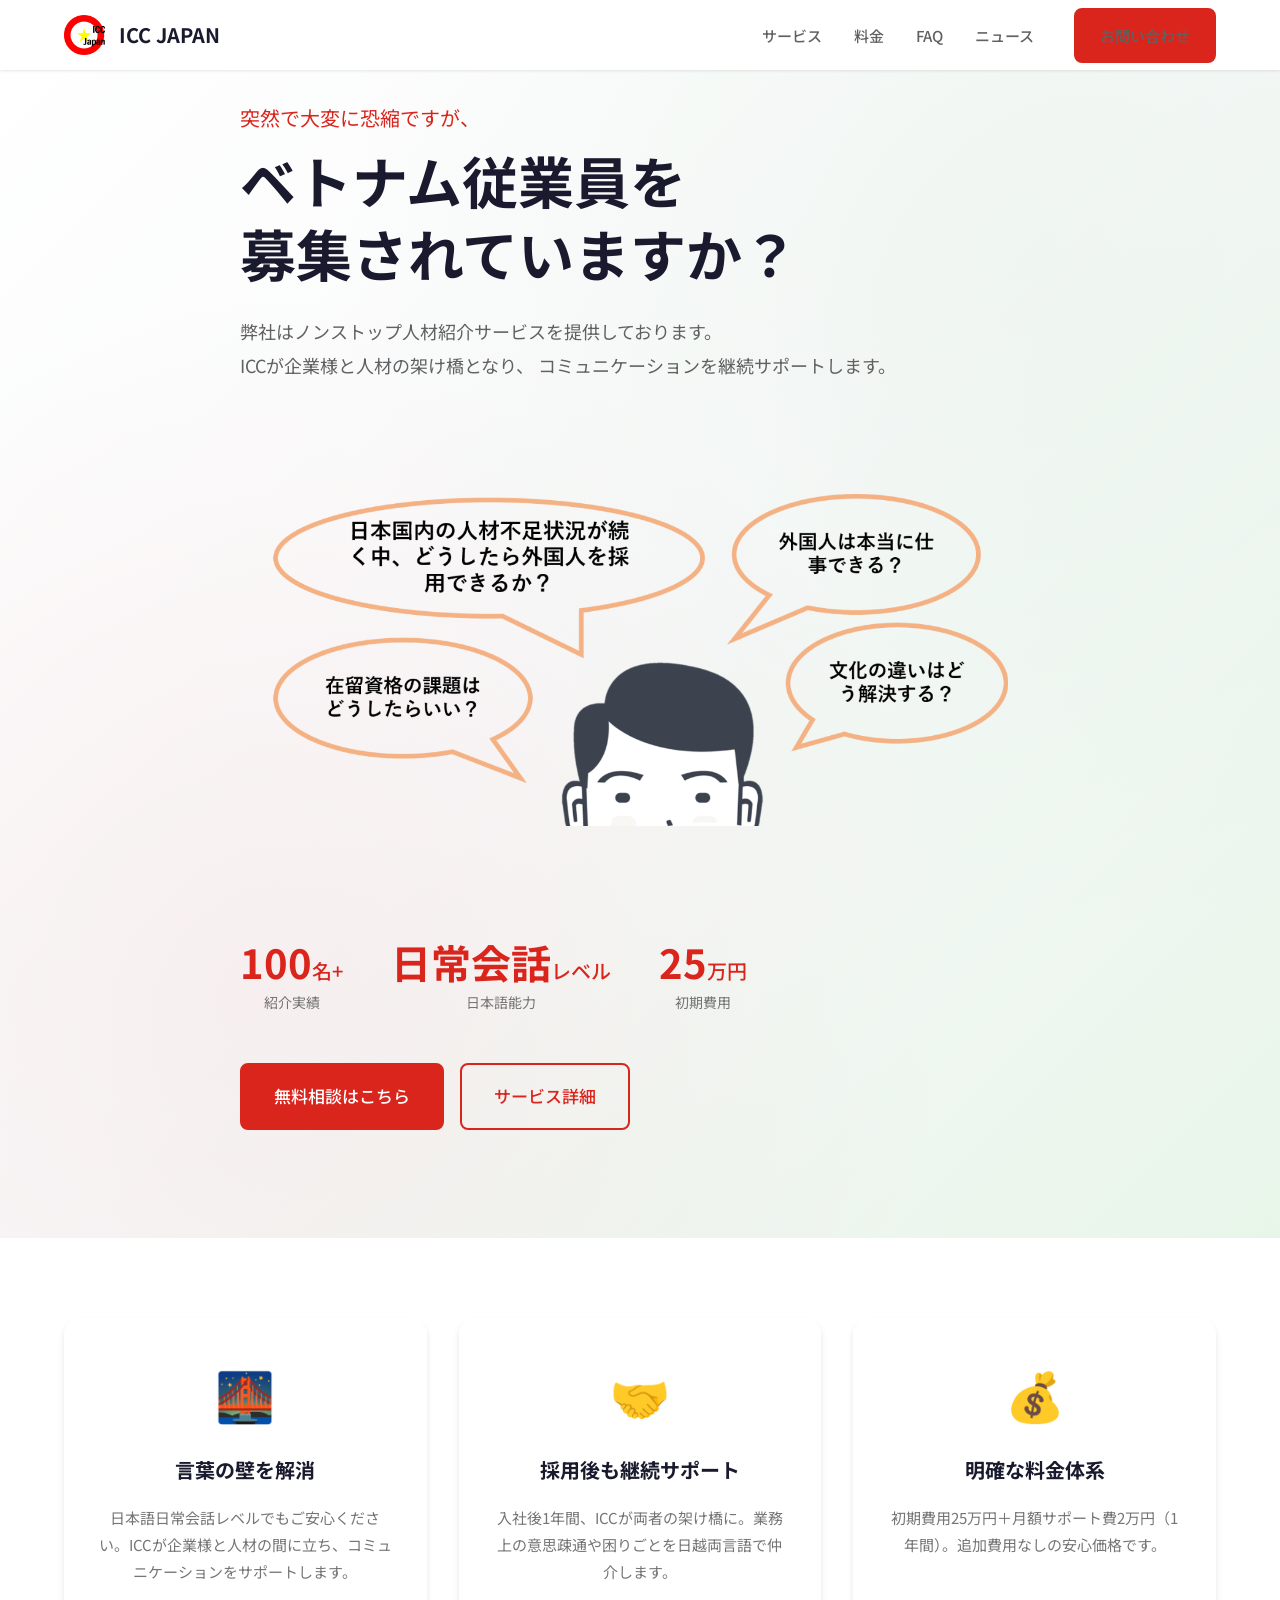
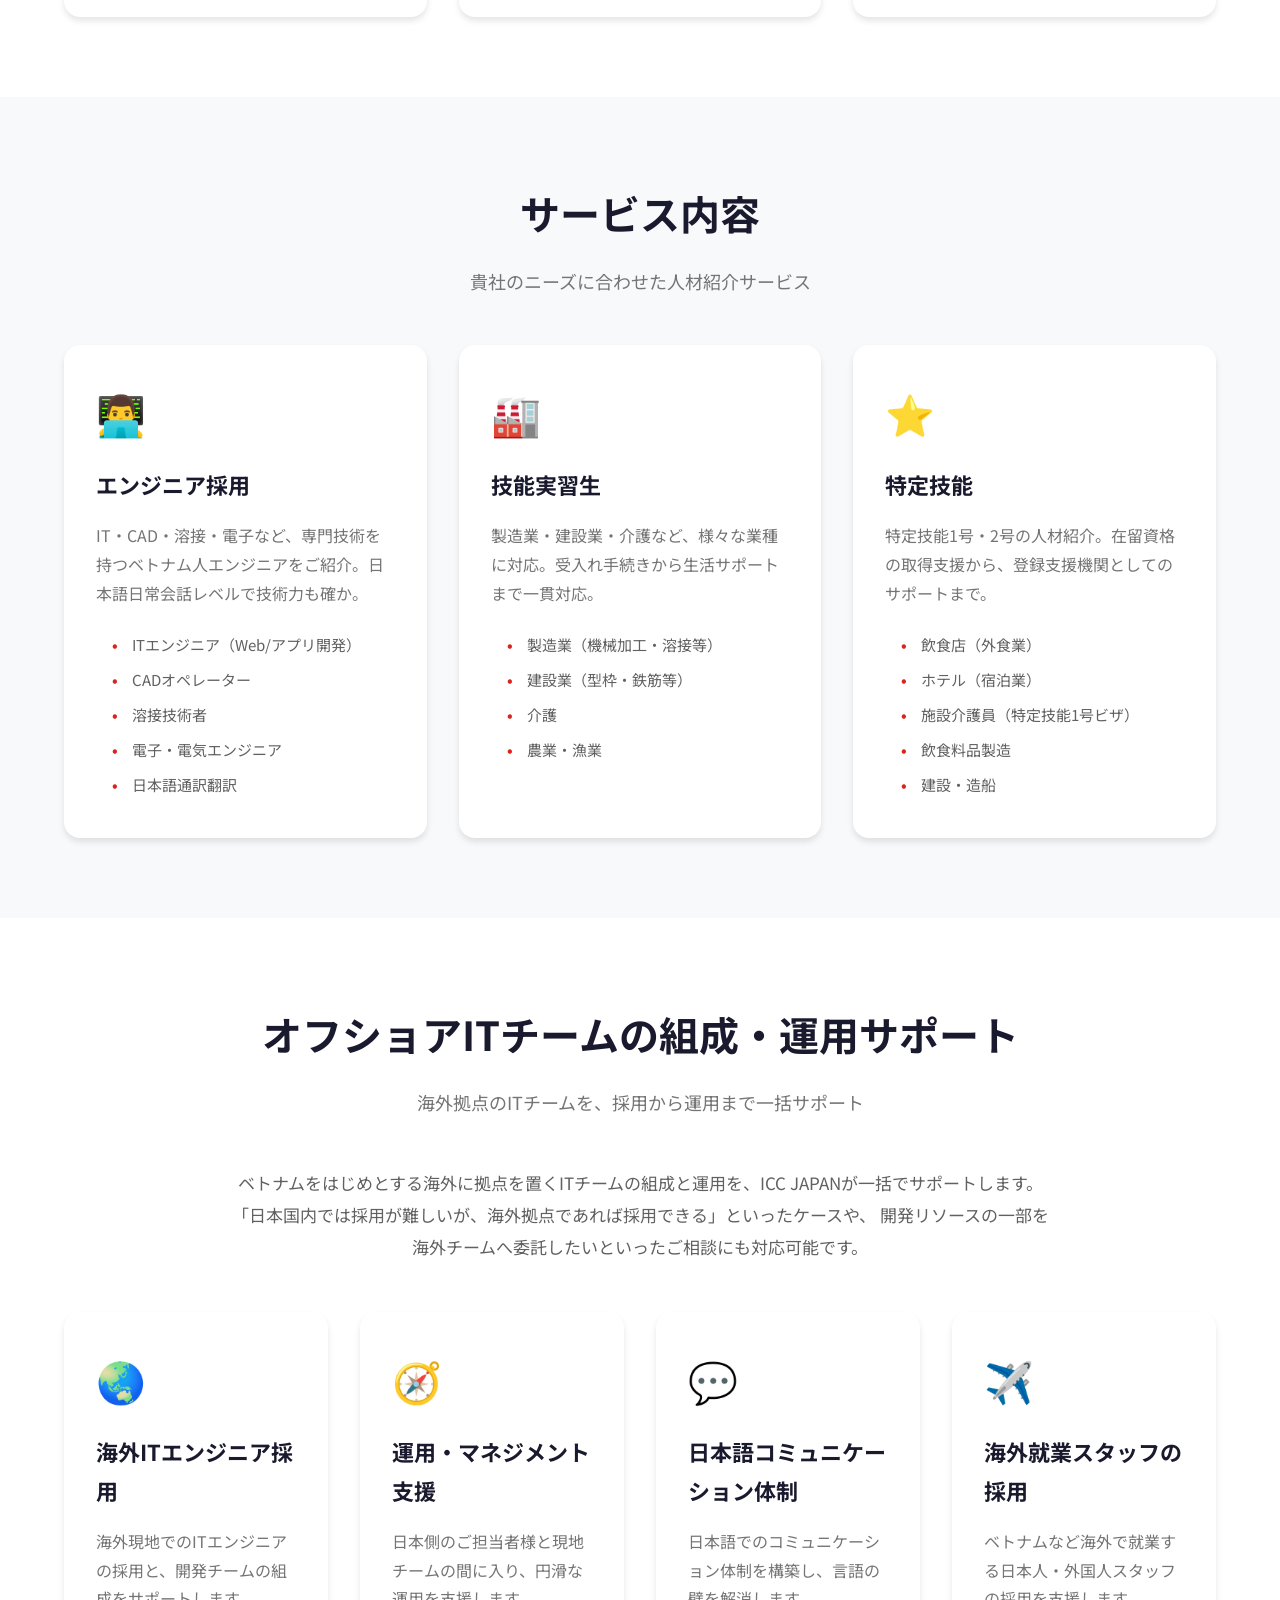
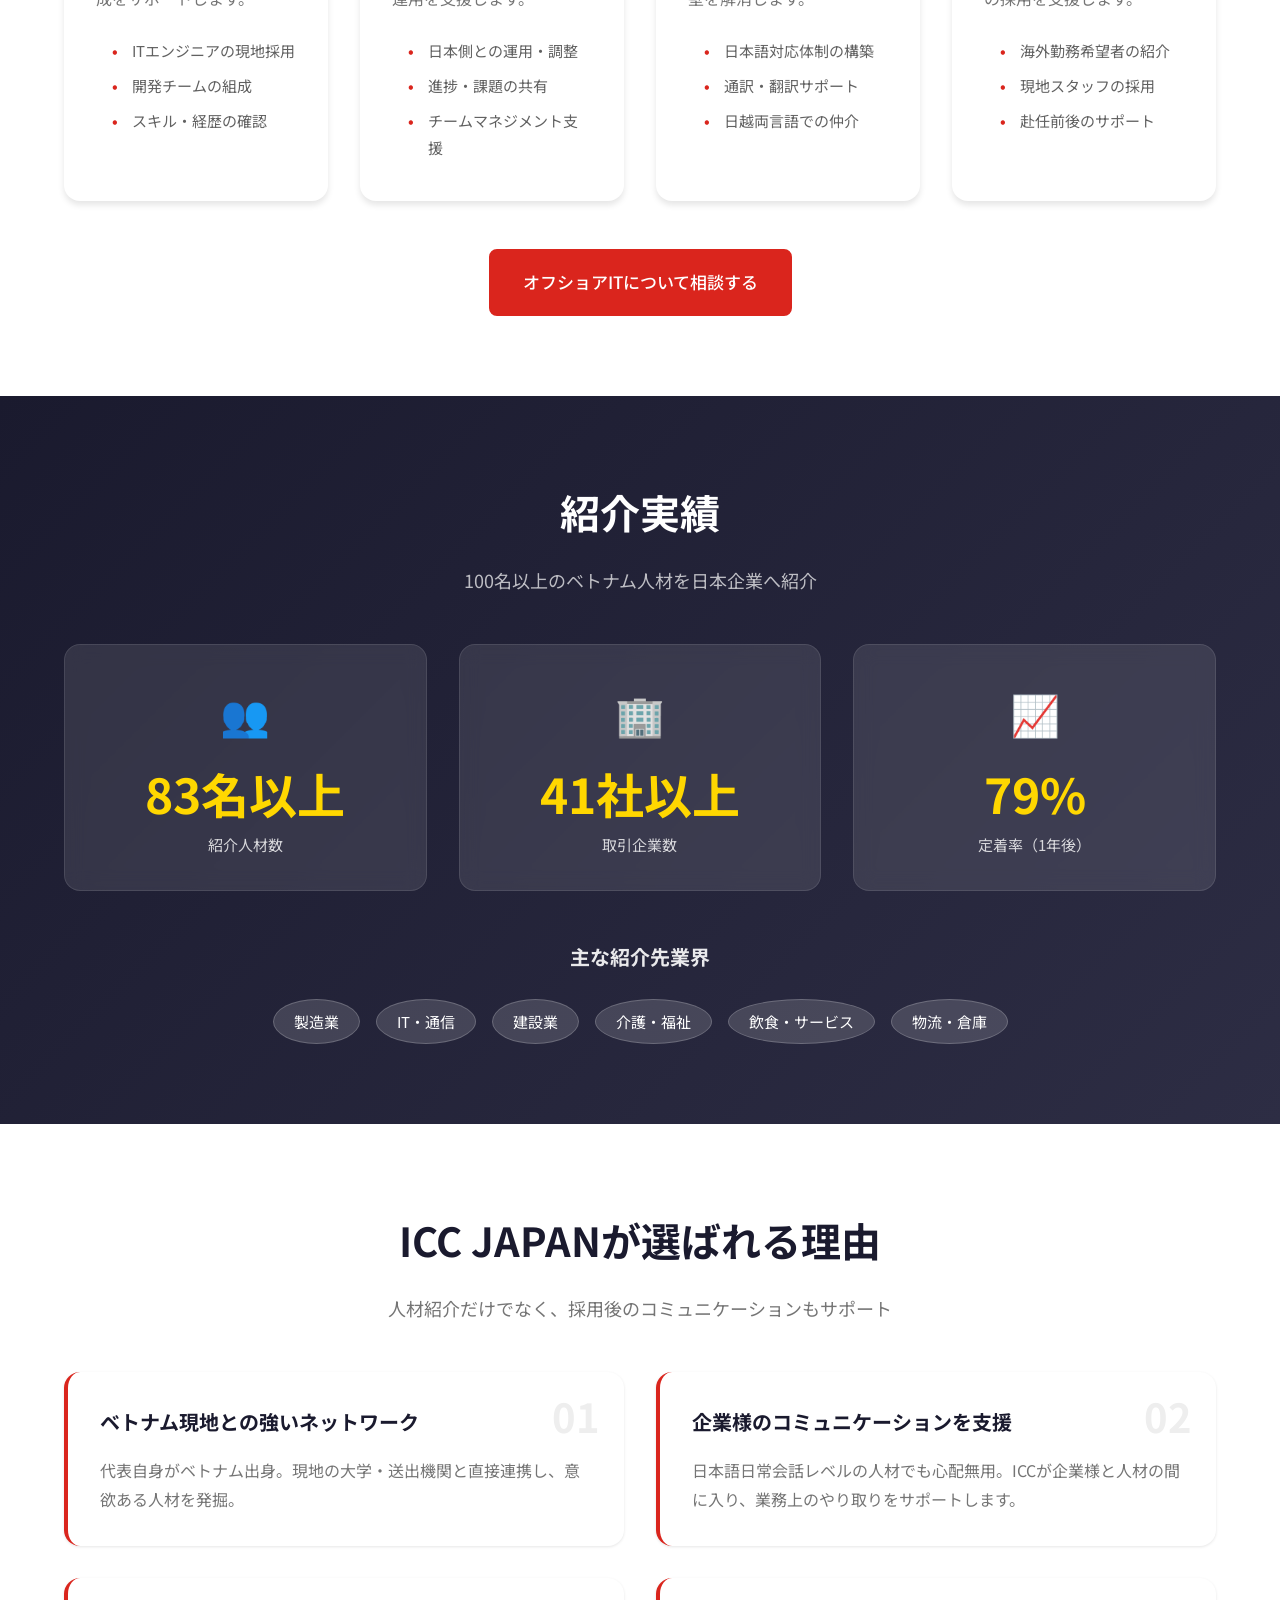
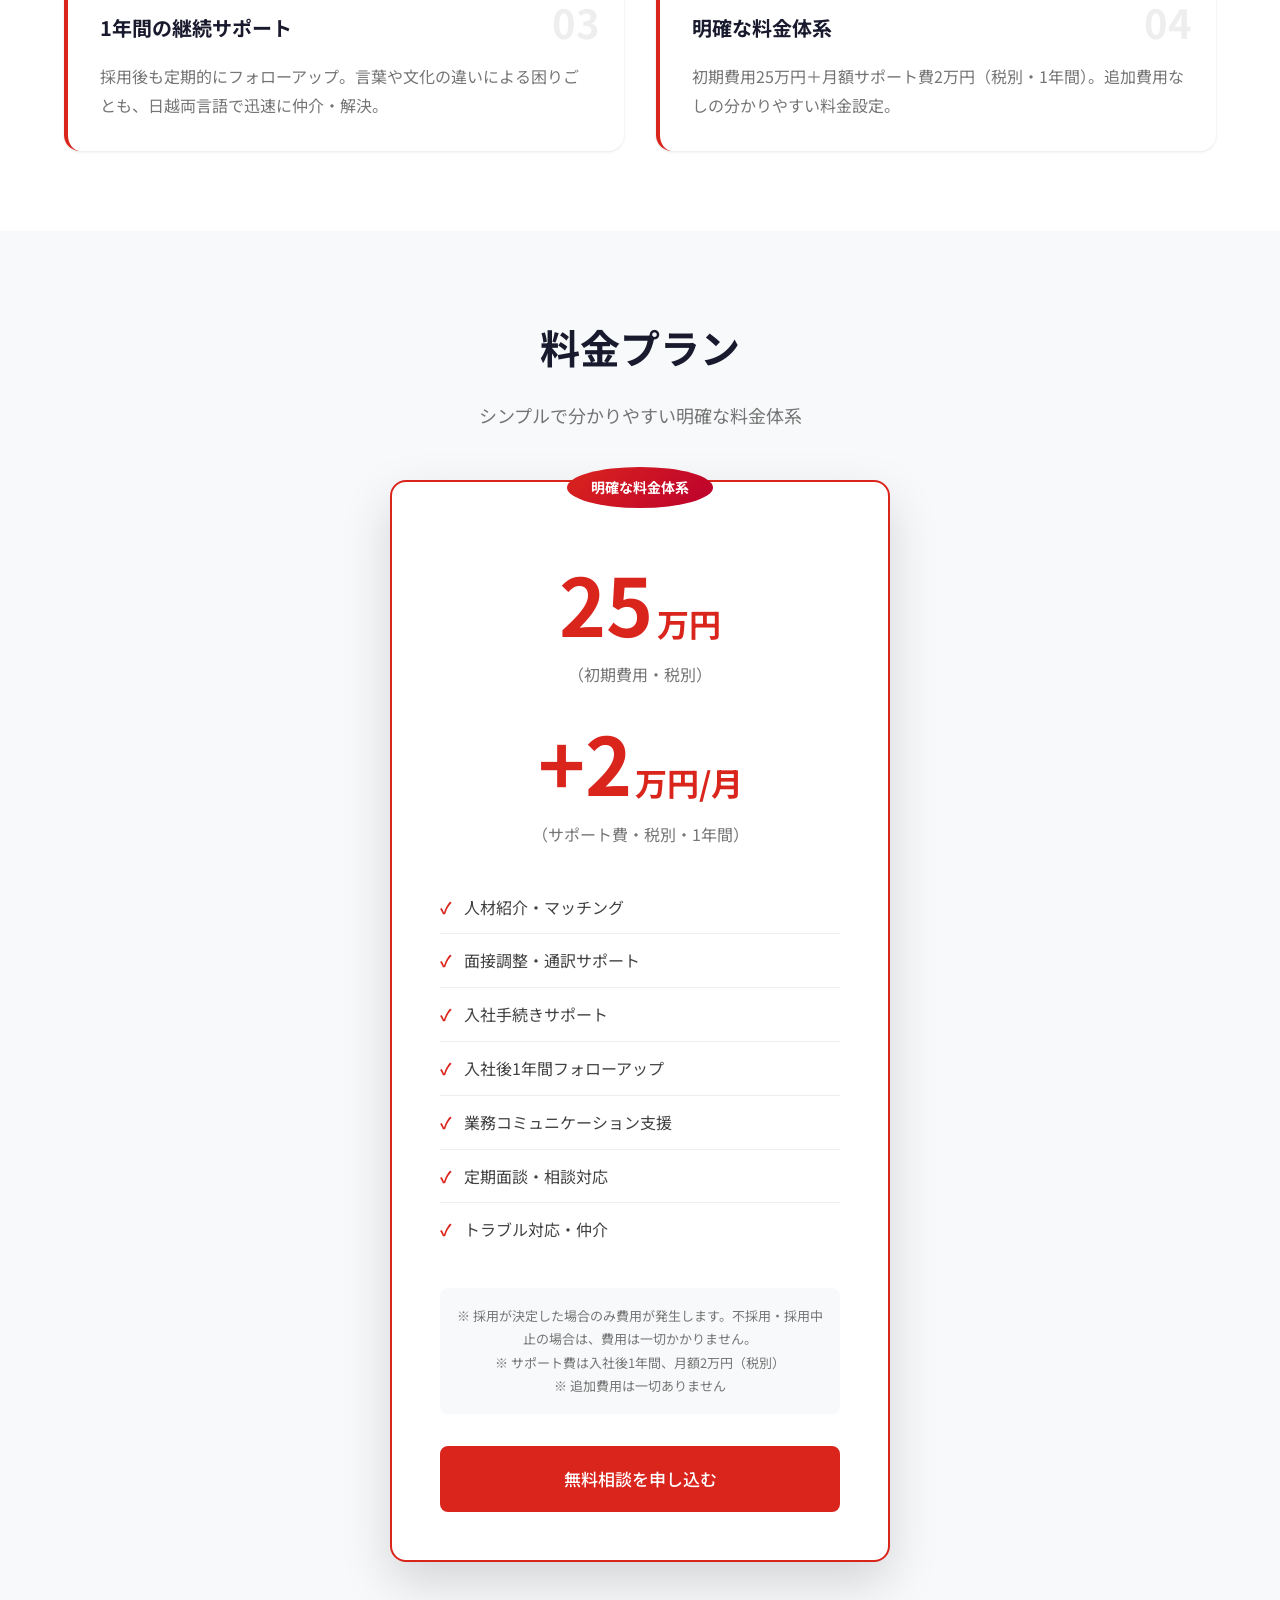
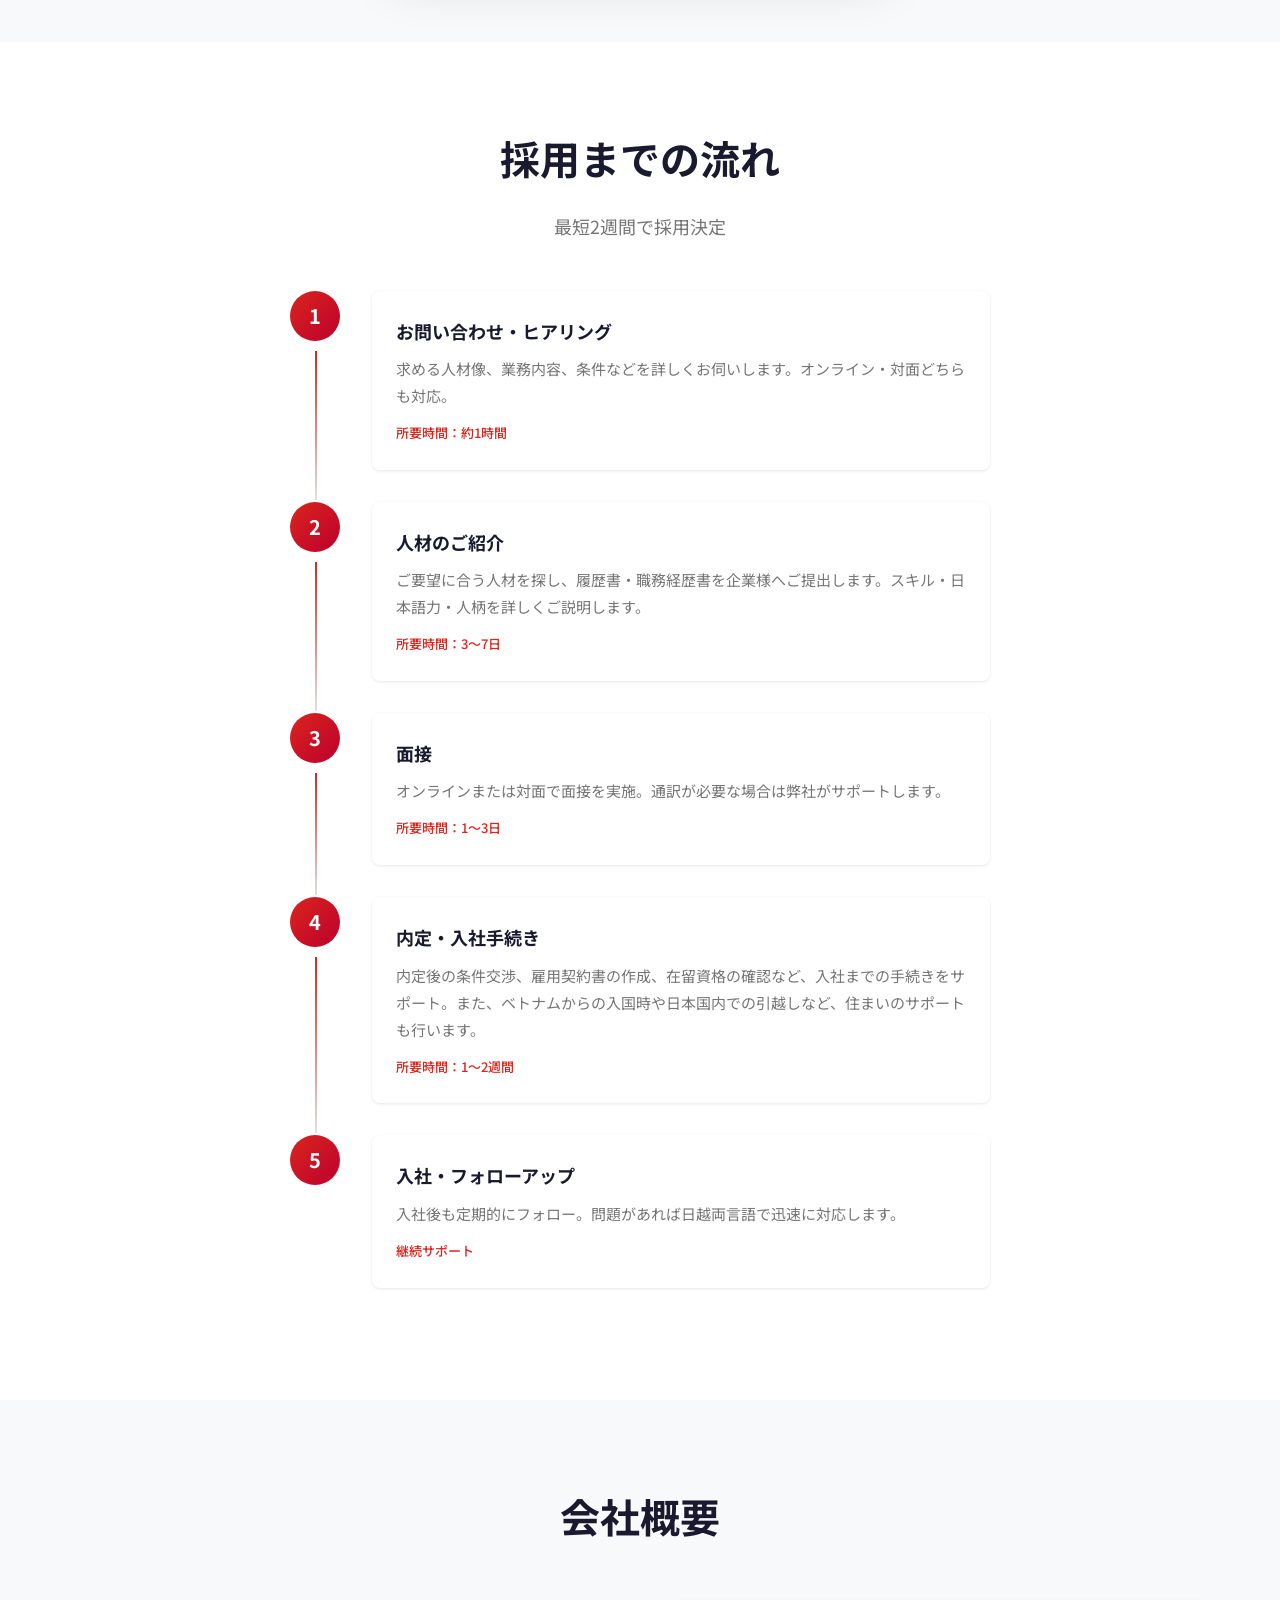
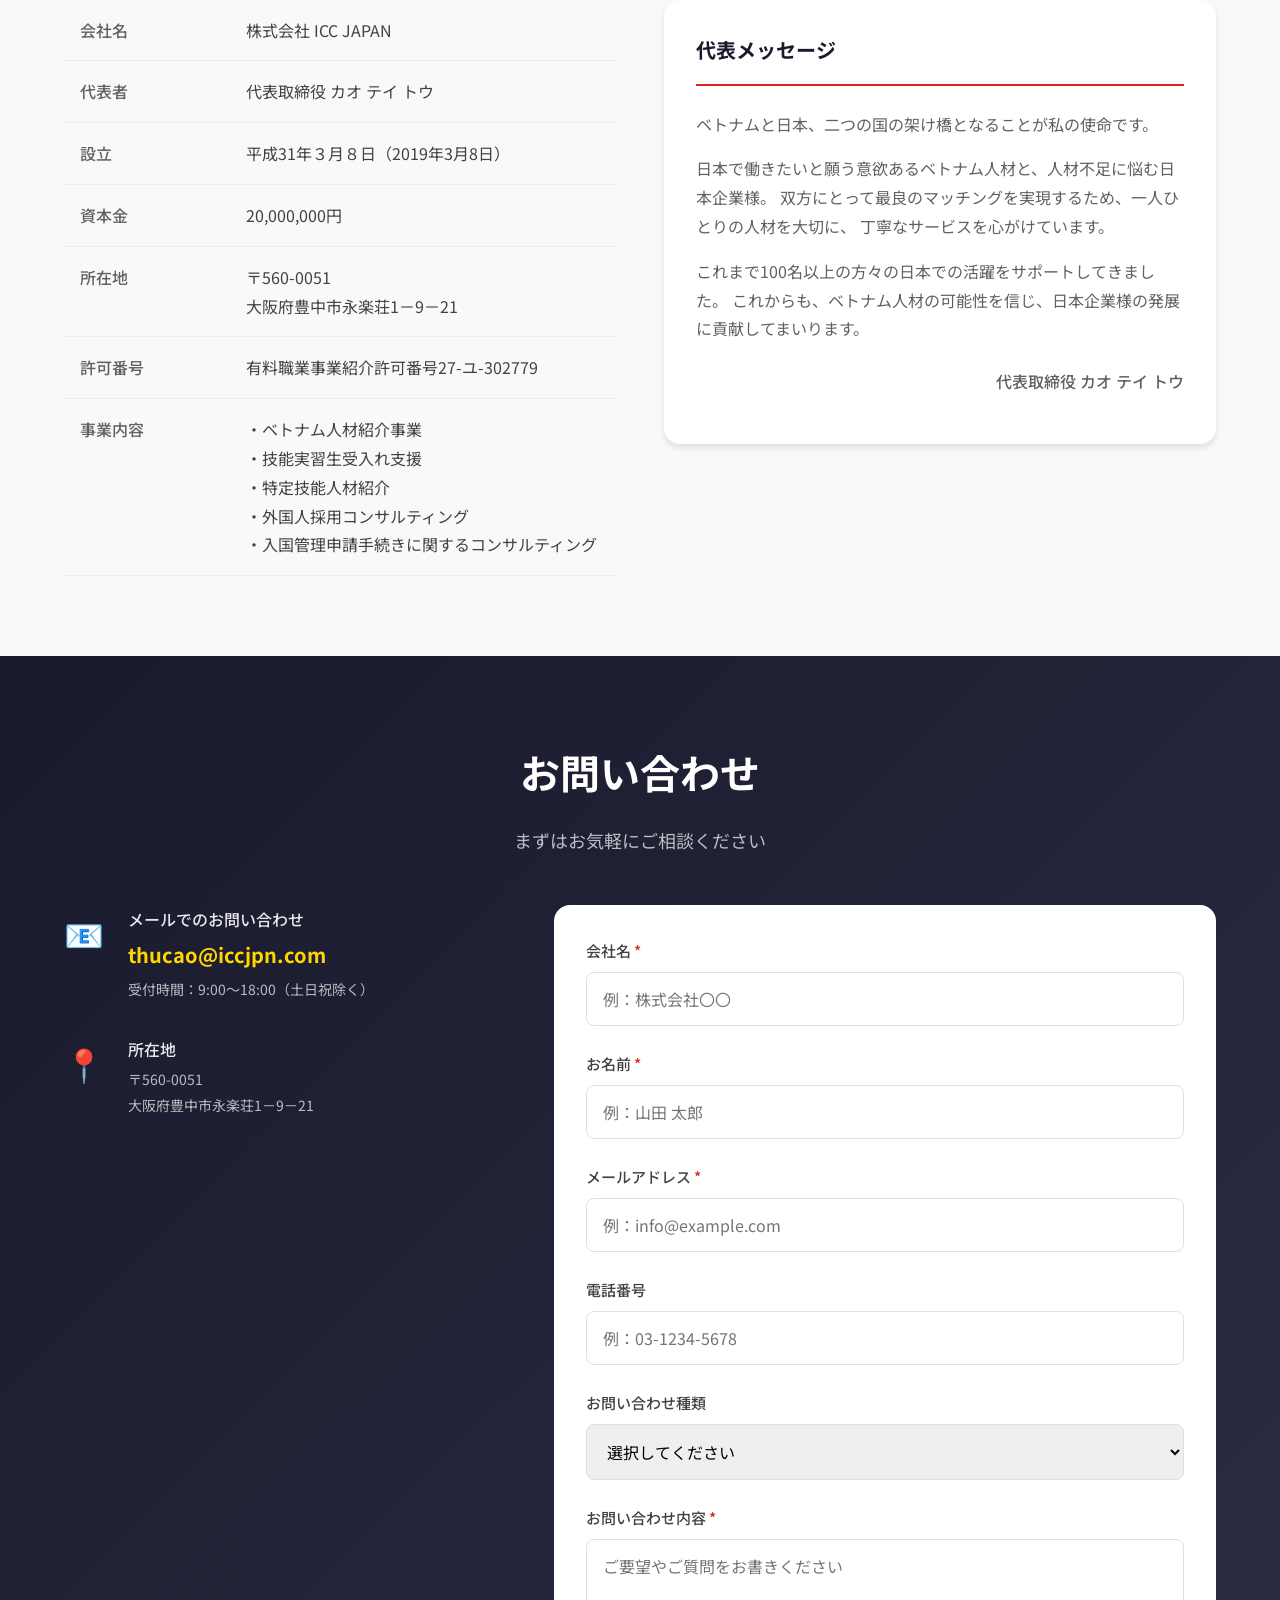
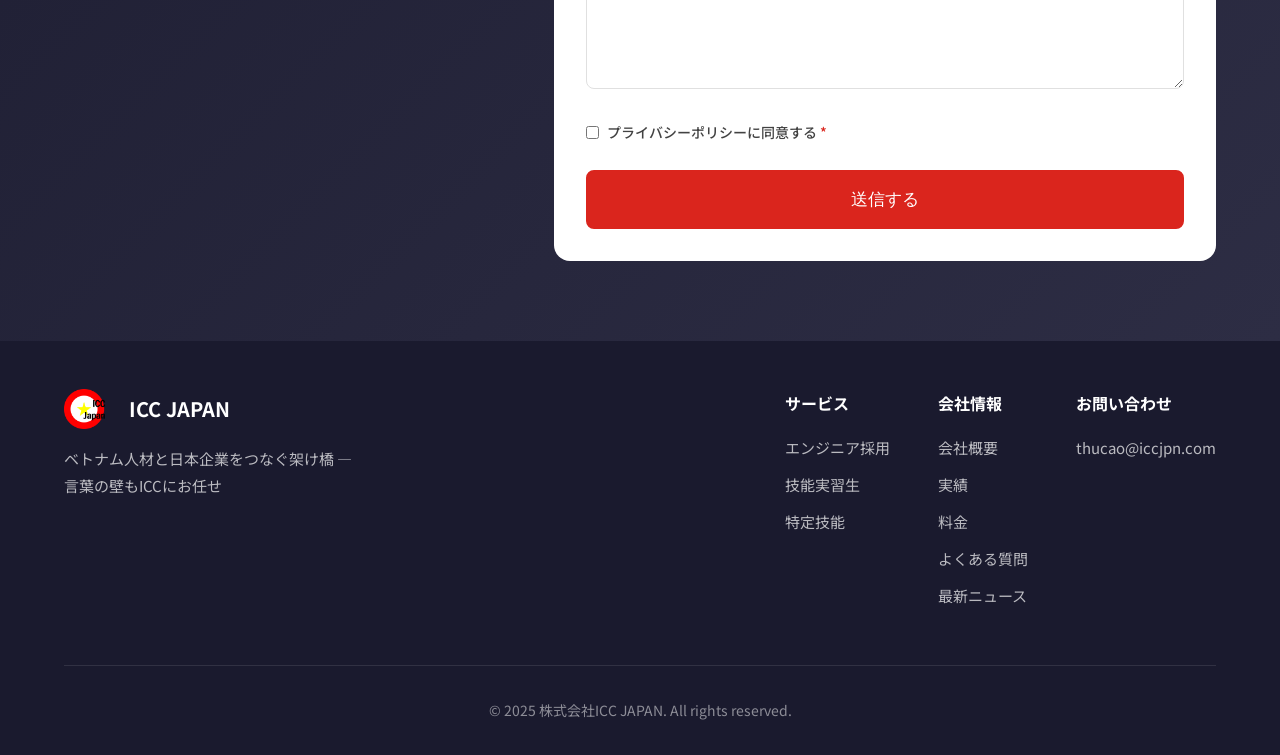
==== commit 0579461d: "feat(vi): Vietnamese section (/vi) — job-seeker registration + company reviews (draft, unlisted)" ====
--- a/index.html
+++ b/index.html
@@ -52,7 +52,7 @@
     </script>
     
     <!-- Stylesheets -->
-    <link rel="stylesheet" href="css/style.css?v=20260930b">
+    <link rel="stylesheet" href="css/style.css?v=20261014a">
     
     <!-- Structured Data - Organization Schema -->
     <script type="application/ld+json">
@@ -664,6 +664,6 @@
     <a href="#" class="back-to-top" id="backToTop" aria-label="ページトップへ戻る">↑</a>
 
     <!-- JavaScript -->
-    <script src="js/main.js?v=20260930b" defer></script>
+    <script src="js/main.js?v=20261014a" defer></script>
 </body>
 </html>
--- a/css/style.css
+++ b/css/style.css
@@ -1672,3 +1672,511 @@
         grid-template-columns: 1fr;
     }
 }
+
+/* ==========================================================================
+   Vietnamese section (/vi/) — draft 2026-10-14
+   ========================================================================== */
+.vi-page {
+    --font-family: 'Noto Sans', 'Noto Sans JP', -apple-system, BlinkMacSystemFont, 'Segoe UI', sans-serif;
+    background: var(--bg-light);
+}
+
+.vi-page .header {
+    position: static;
+}
+
+.vi-header-actions {
+    display: flex;
+    align-items: center;
+    gap: var(--spacing-sm);
+}
+
+.vi-page .vi-header-nav {
+    margin-left: auto;
+}
+
+.vi-hero {
+    padding: var(--spacing-xxl) 0 var(--spacing-xl);
+    color: var(--color-white);
+    background: linear-gradient(135deg, var(--color-primary), var(--color-primary-dark));
+}
+
+.vi-hero h1,
+.vi-hero p {
+    color: var(--color-white);
+}
+
+.vi-hero h1 {
+    max-width: 47rem;
+    margin-bottom: var(--spacing-md);
+    font-size: clamp(2rem, 5vw, 3.5rem);
+    line-height: 1.35;
+}
+
+.vi-hero p {
+    max-width: 44rem;
+    font-size: 1.125rem;
+    line-height: 1.8;
+    color: rgba(255, 255, 255, 0.85);
+}
+
+.vi-hero-cta {
+    display: flex;
+    flex-wrap: wrap;
+    gap: var(--spacing-sm);
+    margin-top: var(--spacing-lg);
+}
+
+.vi-hero-stats {
+    display: grid;
+    grid-template-columns: repeat(3, 1fr);
+    gap: var(--spacing-md);
+    margin-top: var(--spacing-xl);
+}
+
+.vi-hero-stat {
+    padding: var(--spacing-md);
+    border: 1px solid rgba(255, 255, 255, 0.28);
+    border-radius: var(--radius-md);
+    background: rgba(255, 255, 255, 0.1);
+}
+
+.vi-hero-stat strong,
+.vi-hero-stat span {
+    display: block;
+}
+
+.vi-hero-stat strong {
+    color: var(--color-accent);
+    font-size: 1.75rem;
+}
+
+.vi-hero-stat span {
+    margin-top: 0.25rem;
+    color: rgba(255, 255, 255, 0.82);
+}
+
+.vi-section {
+    padding: var(--spacing-xl) 0;
+}
+
+.vi-section-alt {
+    background: var(--bg-section);
+}
+
+.vi-section .section-header {
+    max-width: 50rem;
+    margin: 0 auto var(--spacing-xl);
+}
+
+.vi-grid-2,
+.vi-grid-3,
+.vi-grid-4,
+.vi-hero-stats,
+.vi-form-grid,
+.vi-company-meta,
+.vi-review-scores {
+    display: grid;
+}
+
+.vi-grid-2 {
+    grid-template-columns: repeat(2, 1fr);
+    gap: var(--spacing-lg);
+}
+
+.vi-grid-3 {
+    grid-template-columns: repeat(3, 1fr);
+    gap: var(--spacing-lg);
+}
+
+.vi-grid-4 {
+    grid-template-columns: repeat(4, 1fr);
+    gap: var(--spacing-lg);
+}
+
+.vi-card {
+    padding: var(--spacing-lg);
+    background: var(--color-white);
+    border: 1px solid var(--color-gray-200);
+    border-radius: var(--radius-lg);
+    box-shadow: var(--shadow-sm);
+}
+
+.vi-card h2,
+.vi-card h3 {
+    color: var(--color-dark);
+}
+
+.vi-card p {
+    color: var(--color-gray-700);
+}
+
+.vi-card-icon {
+    margin-bottom: var(--spacing-sm);
+    font-size: 2rem;
+}
+
+.vi-badge,
+.vi-badge-muted {
+    display: inline-flex;
+    align-items: center;
+    margin-bottom: var(--spacing-sm);
+    padding: 0.25rem 0.65rem;
+    border-radius: var(--radius-full);
+    font-size: 0.75rem;
+    font-weight: 700;
+}
+
+.vi-badge {
+    color: var(--color-primary);
+    background: rgba(218, 37, 29, 0.08);
+}
+
+.vi-badge-muted {
+    color: var(--color-gray-700);
+    background: var(--color-gray-100);
+}
+
+.vi-note {
+    padding: var(--spacing-md);
+    background: var(--color-gray-100);
+    border-left: 4px solid var(--color-primary);
+    border-radius: var(--radius-md);
+    color: var(--color-gray-700);
+}
+
+.vi-steps {
+    display: grid;
+    grid-template-columns: repeat(5, 1fr);
+    gap: var(--spacing-md);
+}
+
+.vi-step {
+    padding: var(--spacing-md);
+    background: var(--color-white);
+    border: 1px solid var(--color-gray-200);
+    border-radius: var(--radius-md);
+}
+
+.vi-step strong {
+    display: flex;
+    align-items: center;
+    justify-content: center;
+    width: 36px;
+    height: 36px;
+    margin-bottom: var(--spacing-sm);
+    border-radius: var(--radius-full);
+    color: var(--color-white);
+    background: var(--color-primary);
+}
+
+.vi-rules-list {
+    display: grid;
+    gap: var(--spacing-sm);
+    color: var(--color-gray-700);
+}
+
+.vi-rules-list li {
+    position: relative;
+    padding-left: 1.75rem;
+}
+
+.vi-rules-list li::before {
+    position: absolute;
+    left: 0;
+    color: var(--color-primary);
+    content: "✓";
+}
+
+.vi-price-card {
+    max-width: 52rem;
+    margin: 0 auto;
+    padding: var(--spacing-xl);
+    text-align: center;
+    background: var(--color-white);
+    border: 2px solid var(--color-primary);
+    border-radius: var(--radius-lg);
+    box-shadow: var(--shadow-md);
+}
+
+.vi-form {
+    max-width: 820px;
+    margin: 0 auto;
+}
+
+.vi-form-section {
+    margin-bottom: var(--spacing-lg);
+    padding: var(--spacing-lg);
+    background: var(--color-white);
+    border: 1px solid var(--color-gray-200);
+    border-radius: var(--radius-lg);
+}
+
+.vi-form-section h3 {
+    margin-bottom: var(--spacing-xs);
+    color: var(--color-dark);
+}
+
+.vi-form-help {
+    margin: -0.25rem 0 var(--spacing-md);
+    color: var(--color-gray-600);
+    font-size: 0.9rem;
+}
+
+.vi-actions-center {
+    margin-top: var(--spacing-lg);
+    text-align: center;
+}
+
+.vi-contact-card + .vi-contact-card {
+    margin-top: var(--spacing-md);
+}
+
+.vi-form-grid {
+    grid-template-columns: repeat(2, 1fr);
+    gap: var(--spacing-md);
+}
+
+.vi-checkbox-group {
+    display: flex;
+    flex-wrap: wrap;
+    gap: var(--spacing-sm);
+}
+
+.vi-checkbox-group label {
+    display: inline-flex;
+    align-items: center;
+    gap: 0.4rem;
+    color: var(--color-gray-700);
+    font-weight: 400;
+}
+
+.vi-checkbox-group input {
+    width: auto;
+    margin: 0;
+}
+
+.vi-privacy-note {
+    margin-top: var(--spacing-sm);
+    color: var(--color-gray-600);
+    font-size: 0.9rem;
+}
+
+.vi-filter-bar {
+    display: flex;
+    flex-wrap: wrap;
+    gap: var(--spacing-sm);
+    margin-bottom: var(--spacing-lg);
+}
+
+.vi-filter-bar select {
+    padding: 0.65rem 0.9rem;
+    border: 1px solid var(--color-gray-300);
+    border-radius: var(--radius-md);
+}
+
+.vi-filter-btn {
+    padding: 0.65rem 1rem;
+    color: var(--color-gray-700);
+    background: var(--color-white);
+    border: 1px solid var(--color-gray-300);
+    border-radius: var(--radius-full);
+    cursor: pointer;
+}
+
+.vi-filter-btn.is-active {
+    color: var(--color-white);
+    border-color: var(--color-primary);
+    background: var(--color-primary);
+}
+
+.vi-company-card {
+    margin-bottom: var(--spacing-lg);
+    padding: var(--spacing-lg);
+    background: var(--color-white);
+    border: 1px solid var(--color-gray-200);
+    border-radius: var(--radius-lg);
+    box-shadow: var(--shadow-sm);
+}
+
+.vi-company-header {
+    display: flex;
+    flex-wrap: wrap;
+    align-items: center;
+    justify-content: space-between;
+    gap: var(--spacing-sm);
+    margin-bottom: var(--spacing-md);
+}
+
+.vi-company-header h3 {
+    color: var(--color-dark);
+}
+
+.vi-company-meta {
+    grid-template-columns: repeat(3, 1fr);
+    gap: var(--spacing-sm);
+    margin-bottom: var(--spacing-lg);
+}
+
+.vi-company-meta div {
+    padding: var(--spacing-sm);
+    background: var(--bg-light);
+    border-radius: var(--radius-md);
+}
+
+.vi-company-meta strong {
+    display: block;
+    margin-bottom: 0.2rem;
+    color: var(--color-gray-600);
+    font-size: 0.8rem;
+}
+
+.vi-company-meta span {
+    color: var(--color-dark);
+    font-weight: 500;
+}
+
+.vi-rating {
+    display: flex;
+    flex-wrap: wrap;
+    align-items: center;
+    gap: var(--spacing-xs);
+    color: var(--color-dark);
+    font-weight: 700;
+}
+
+.vi-rating-stars {
+    color: var(--color-accent);
+    letter-spacing: 0.1em;
+}
+
+.vi-review {
+    margin-bottom: var(--spacing-md);
+    padding: var(--spacing-md);
+    background: var(--bg-light);
+    border: 1px solid var(--color-gray-200);
+    border-radius: var(--radius-md);
+}
+
+.vi-review-head,
+.vi-rating {
+    display: flex;
+}
+
+.vi-review-head {
+    flex-wrap: wrap;
+    justify-content: space-between;
+    gap: var(--spacing-xs);
+    margin-bottom: var(--spacing-sm);
+}
+
+.vi-review-scores {
+    grid-template-columns: repeat(5, minmax(140px, 1fr));
+    gap: var(--spacing-xs);
+    margin-bottom: var(--spacing-sm);
+}
+
+.vi-review-scores div {
+    padding: 0.5rem;
+    background: var(--color-white);
+    border-radius: var(--radius-sm);
+    font-size: 0.85rem;
+}
+
+.vi-review-pros,
+.vi-review-cons {
+    margin-bottom: var(--spacing-xs);
+}
+
+.vi-review-pros strong {
+    color: var(--color-primary);
+}
+
+.vi-review-cons strong {
+    color: var(--color-gray-700);
+}
+
+.vi-lang-switch {
+    display: inline-flex;
+    align-items: center;
+    margin-right: var(--spacing-sm);
+    padding: 0.3rem 0.75rem;
+    border: 1px solid var(--color-gray-300);
+    border-radius: var(--radius-full);
+    font-size: 0.8rem;
+    font-weight: 500;
+    white-space: nowrap;
+}
+
+.vi-footer {
+    padding-top: var(--spacing-lg);
+}
+
+.vi-footer .footer-logo img {
+    margin-right: 0.625rem;
+}
+
+.vi-thank {
+    max-width: 46rem;
+    margin: 0 auto;
+    padding: var(--spacing-xl);
+    text-align: center;
+}
+
+.vi-thank-title {
+    margin-bottom: var(--spacing-sm);
+    color: var(--color-primary);
+    font-size: 2.25rem;
+}
+
+.vi-thank-actions {
+    display: flex;
+    flex-wrap: wrap;
+    justify-content: center;
+    gap: var(--spacing-sm);
+    margin-top: var(--spacing-lg);
+}
+
+@media (max-width: 1024px) {
+    .vi-grid-3,
+    .vi-grid-4,
+    .vi-steps,
+    .vi-company-meta,
+    .vi-review-scores {
+        grid-template-columns: repeat(2, 1fr);
+    }
+}
+
+@media (max-width: 768px) {
+    .vi-hero,
+    .vi-section {
+        padding-top: var(--spacing-lg);
+    }
+
+    .vi-hero-stats,
+    .vi-grid-2,
+    .vi-grid-3,
+    .vi-grid-4,
+    .vi-form-grid,
+    .vi-steps,
+    .vi-company-meta,
+    .vi-review-scores {
+        grid-template-columns: 1fr;
+    }
+
+    .vi-hero-cta,
+    .vi-hero-cta .btn,
+    .vi-filter-bar .btn {
+        width: 100%;
+    }
+}
+
+.vi-empty {
+    margin: var(--spacing-lg) 0;
+    padding: var(--spacing-md);
+    border: 1px dashed var(--color-gray-400);
+    border-radius: var(--radius-md);
+    background: var(--color-gray-100);
+    color: var(--color-gray-700);
+    text-align: center;
+}
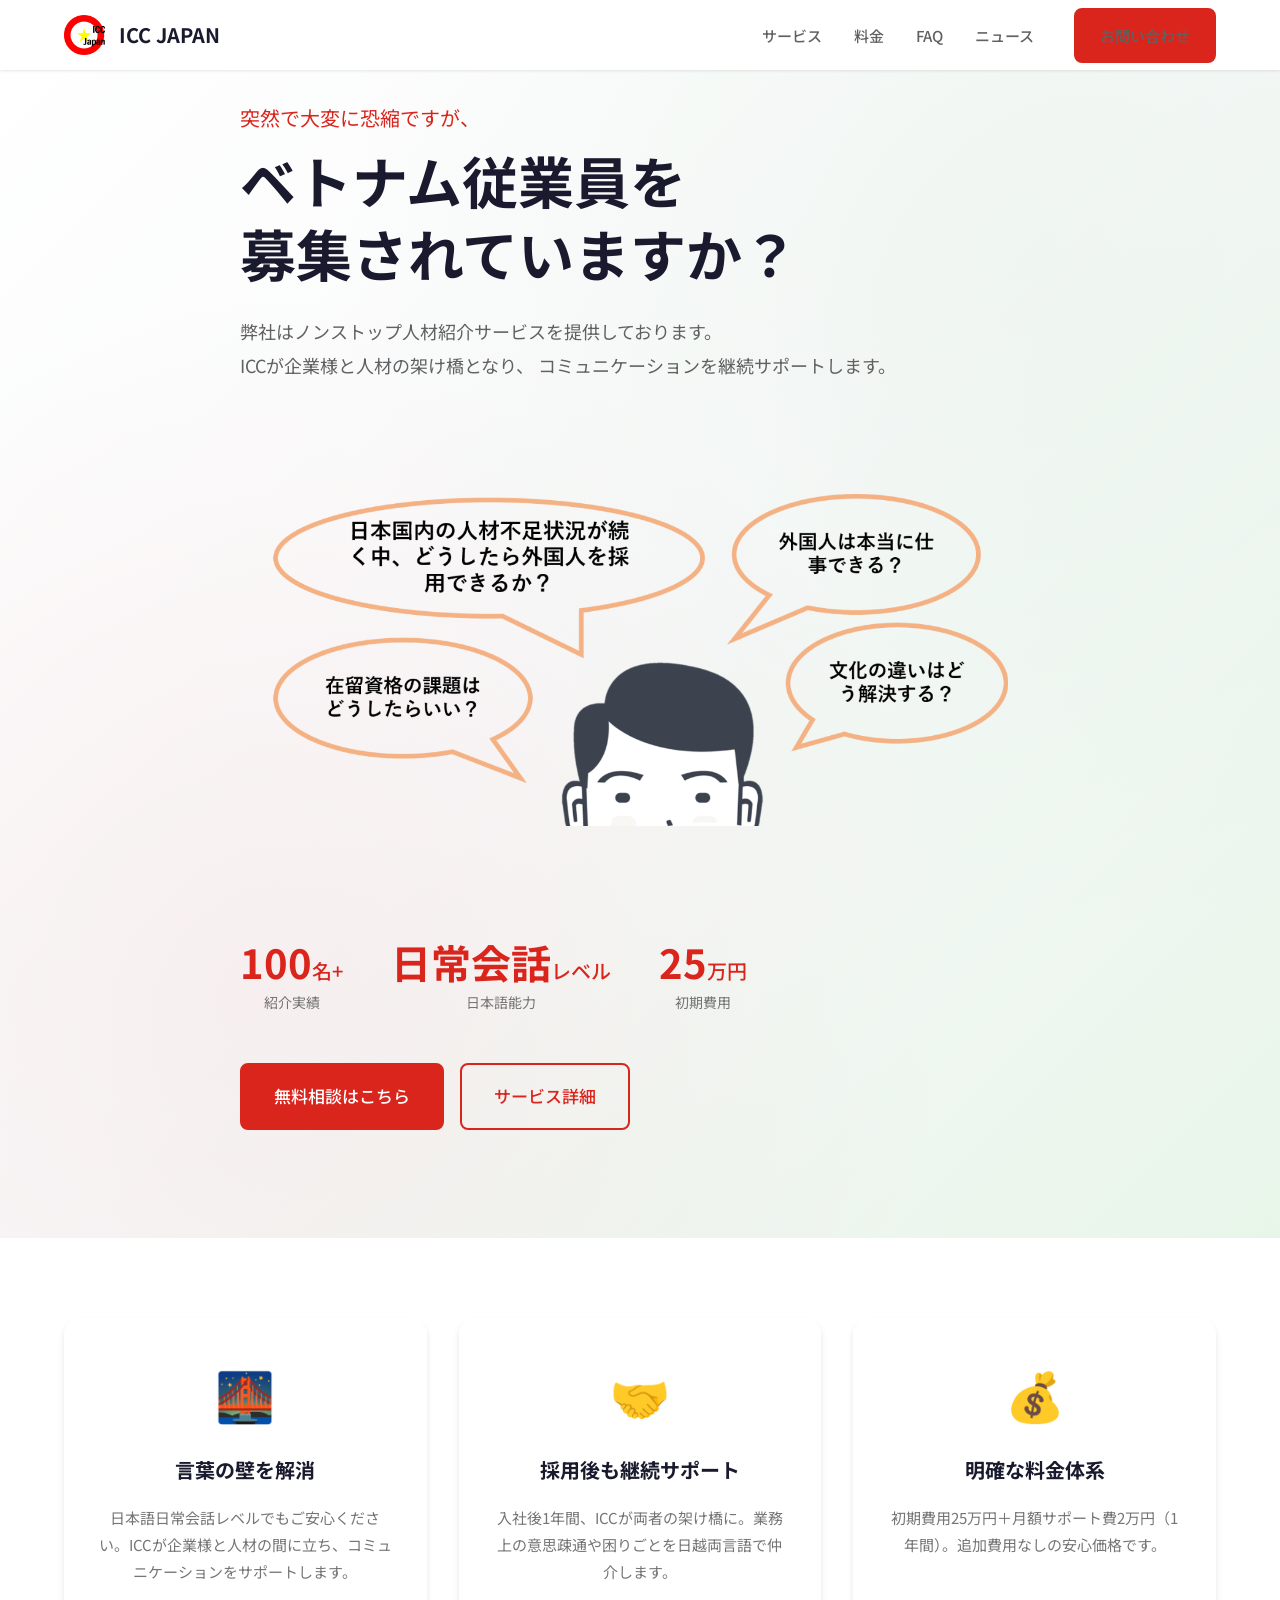
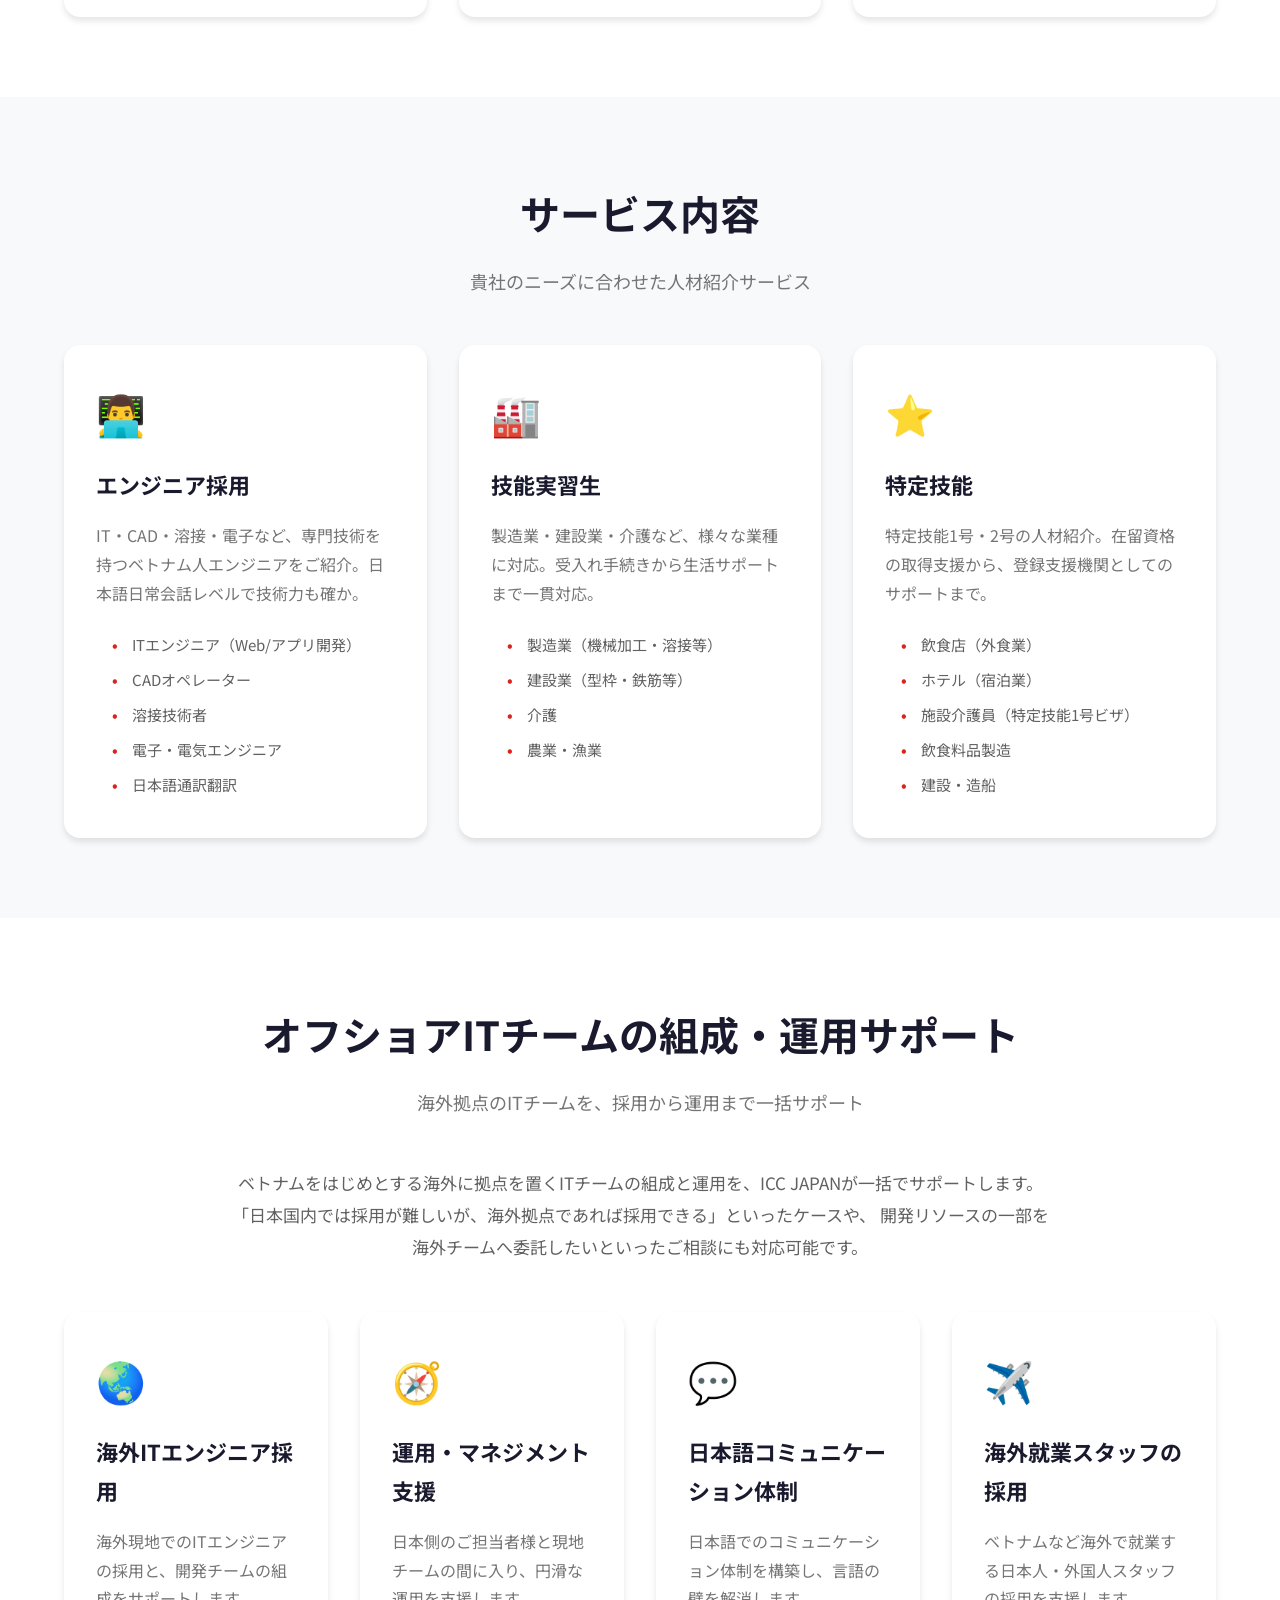
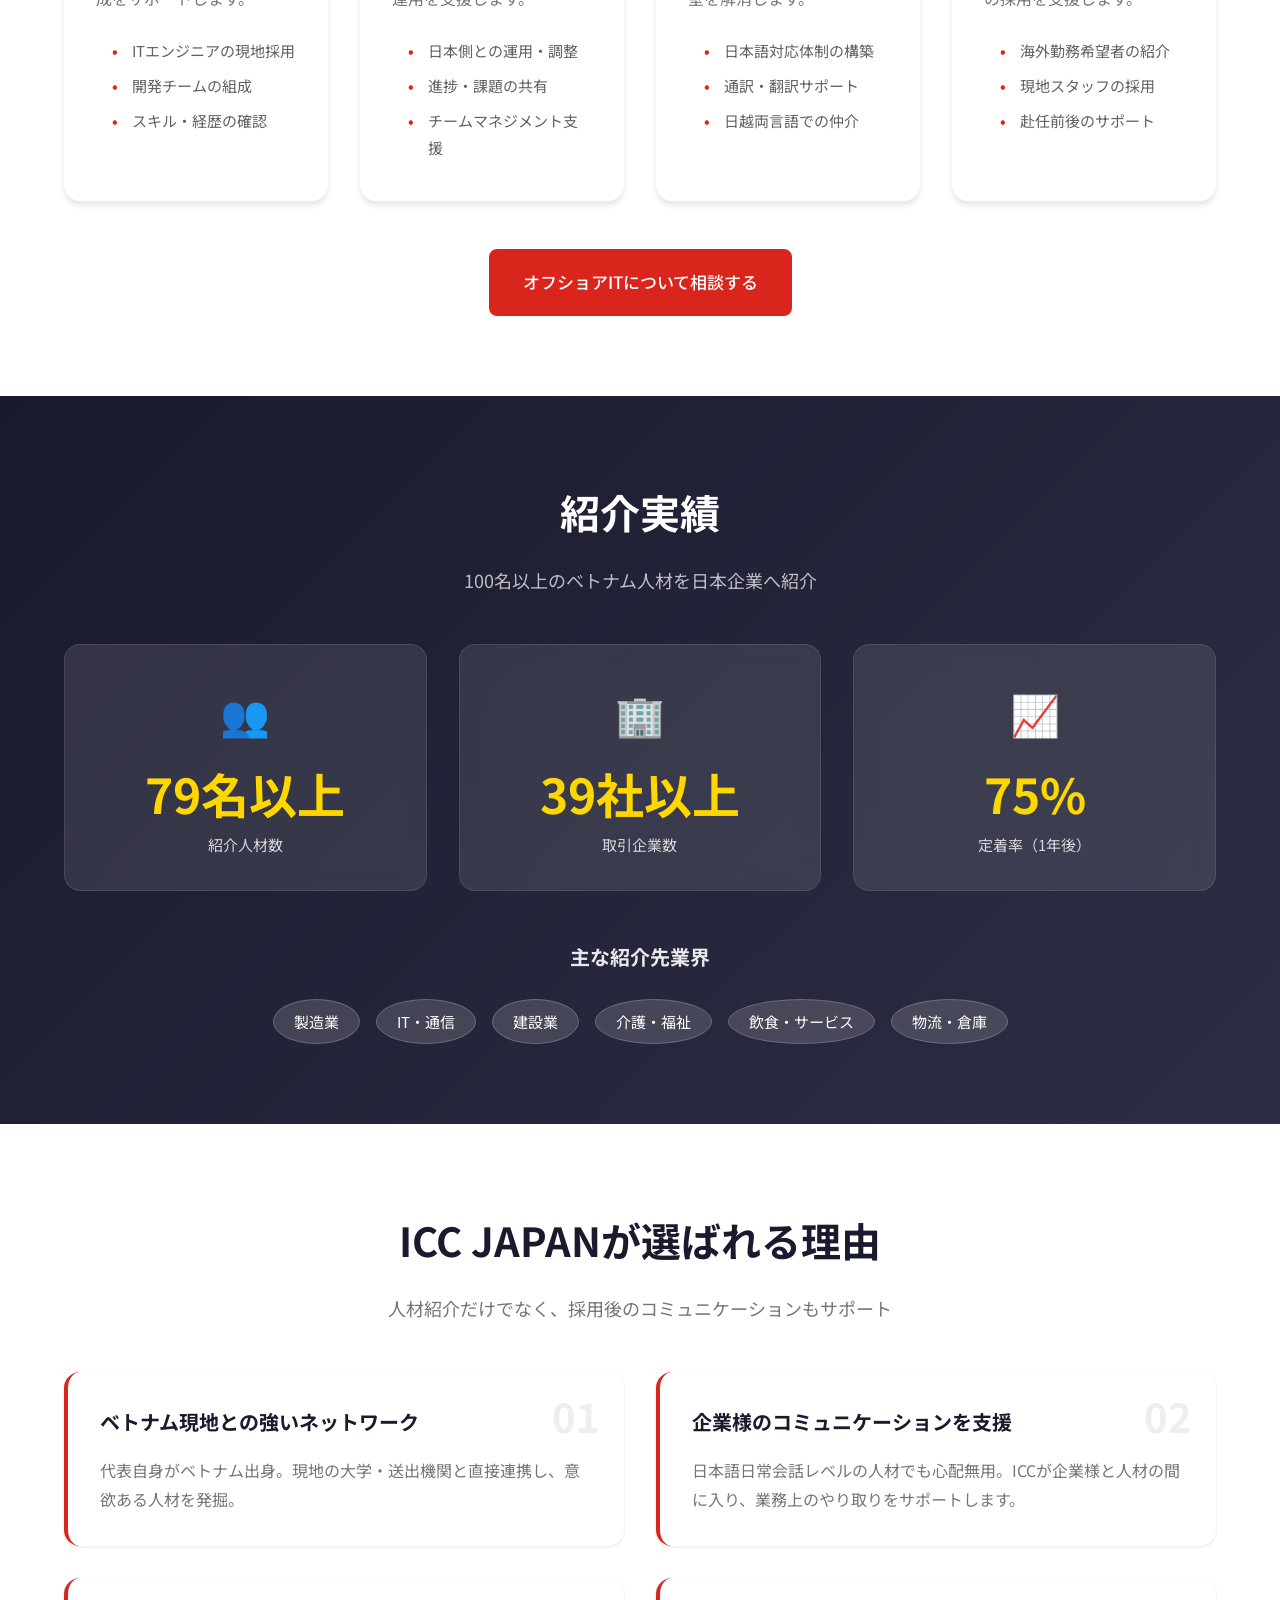
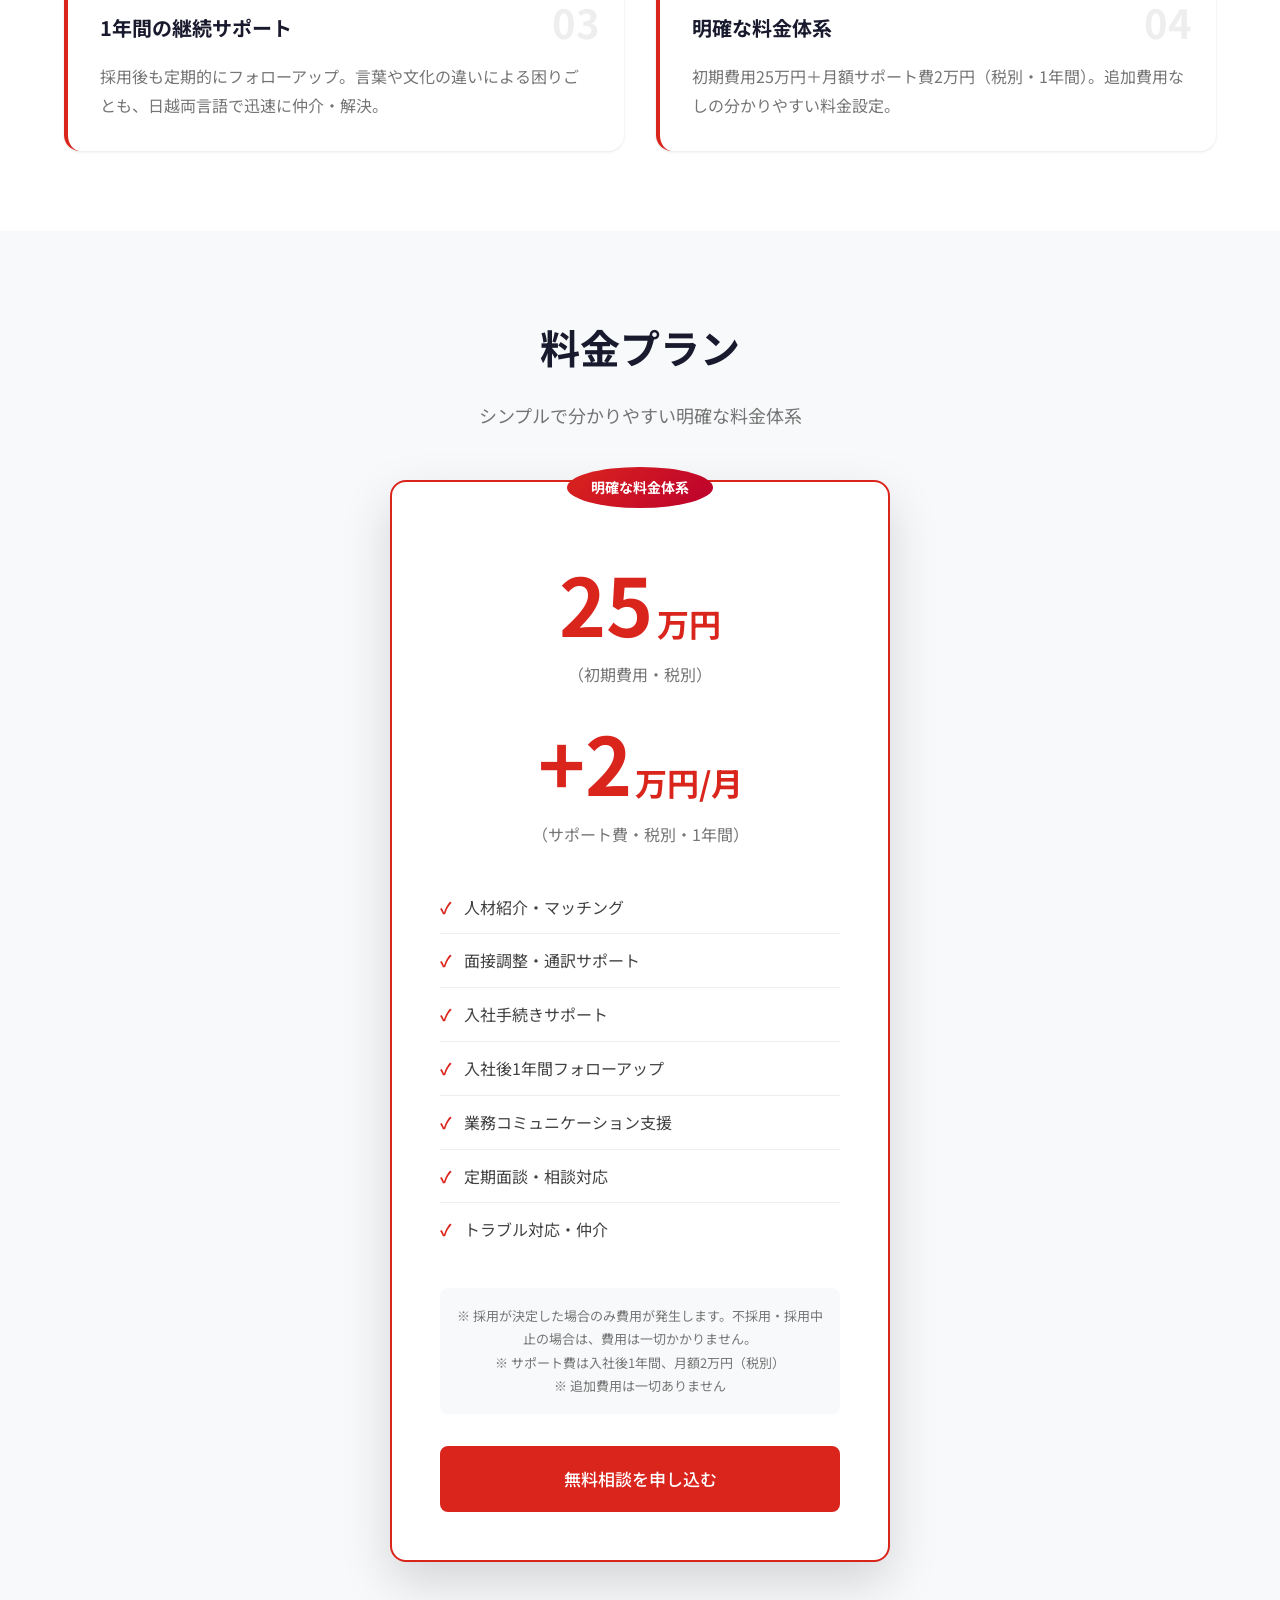
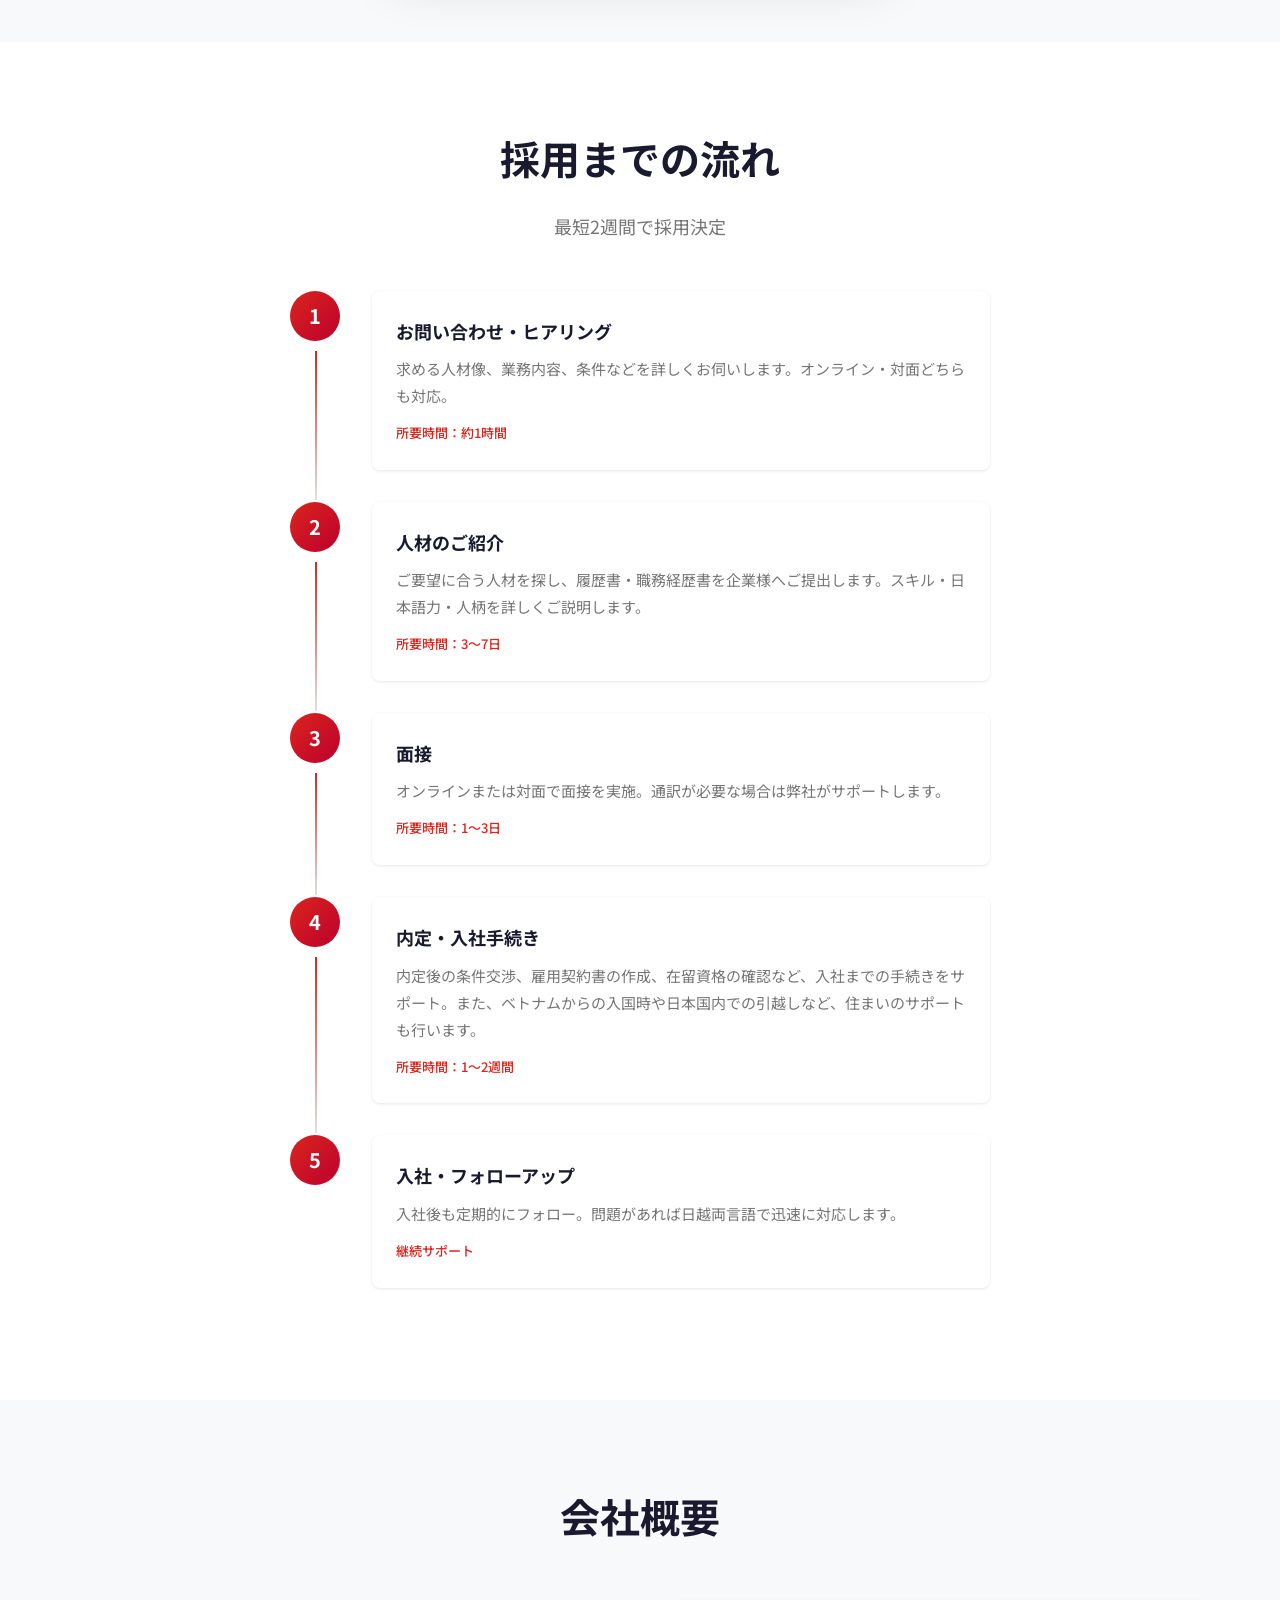
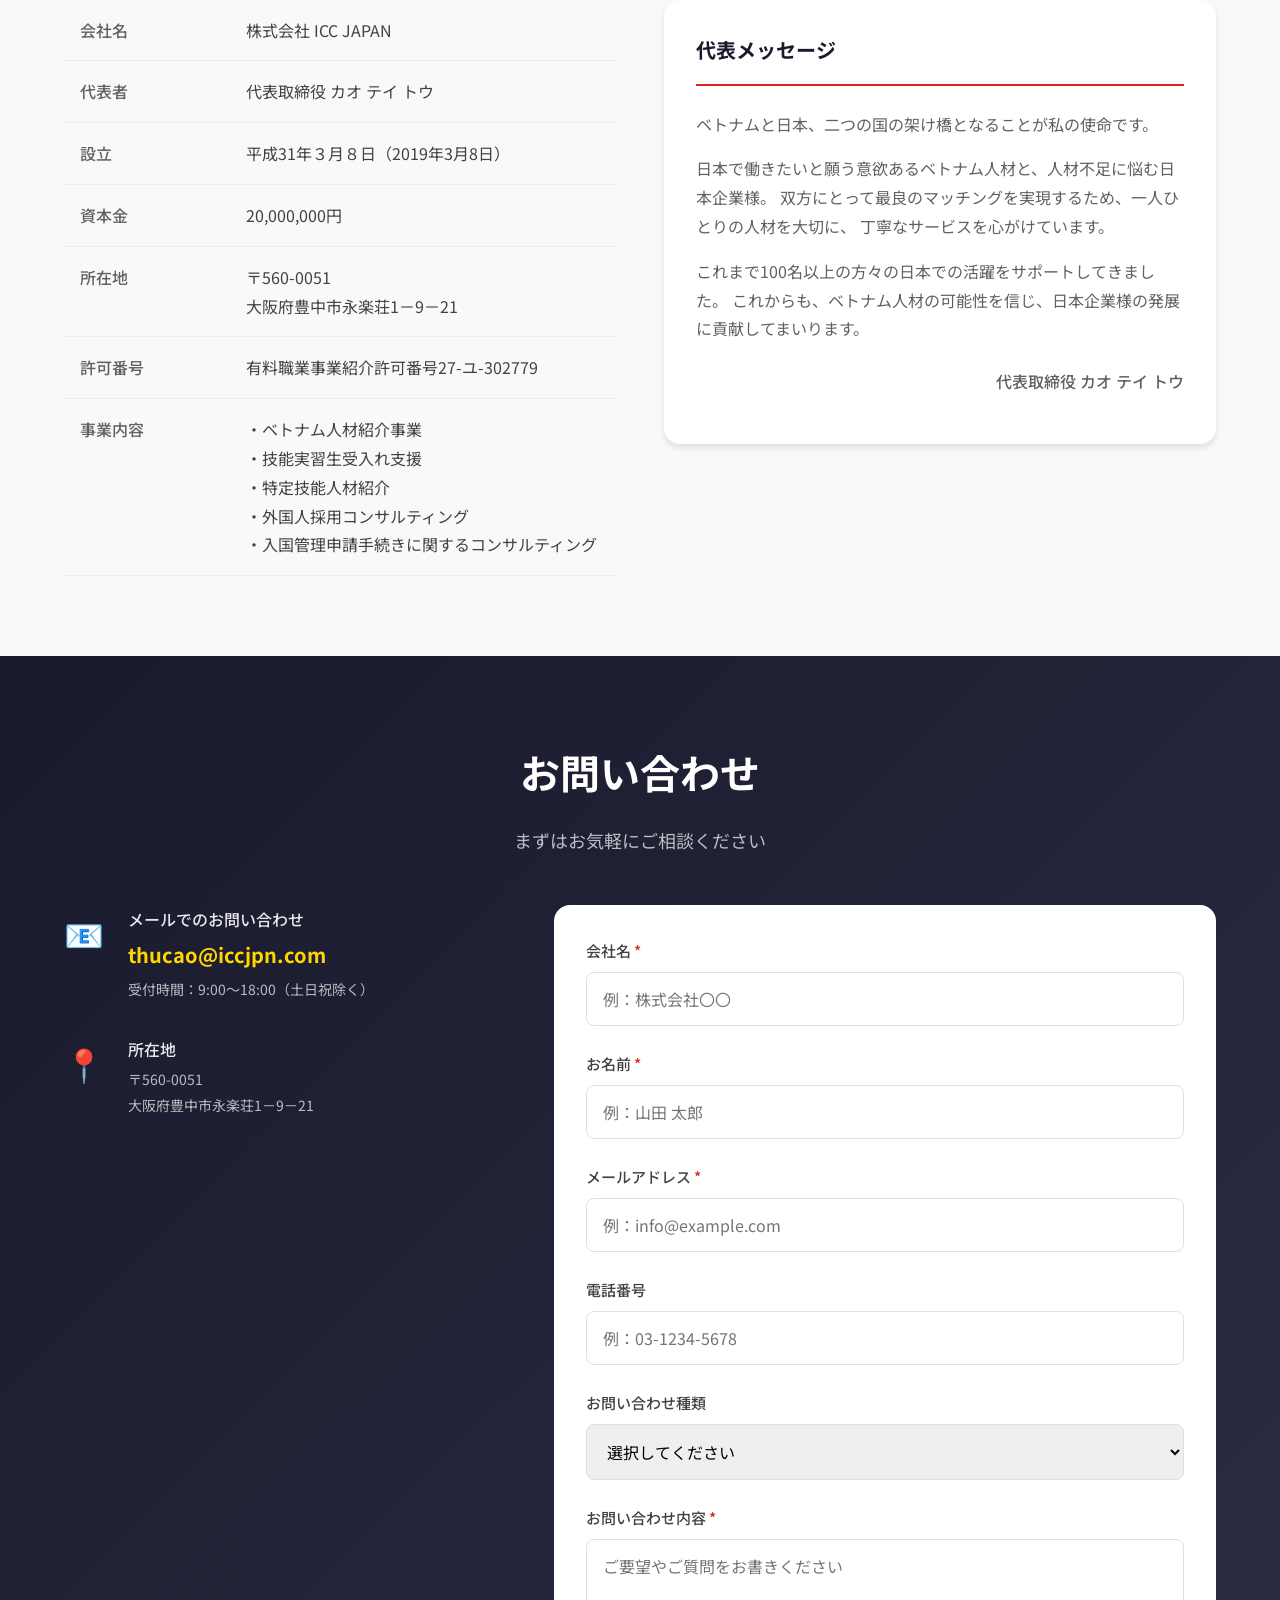
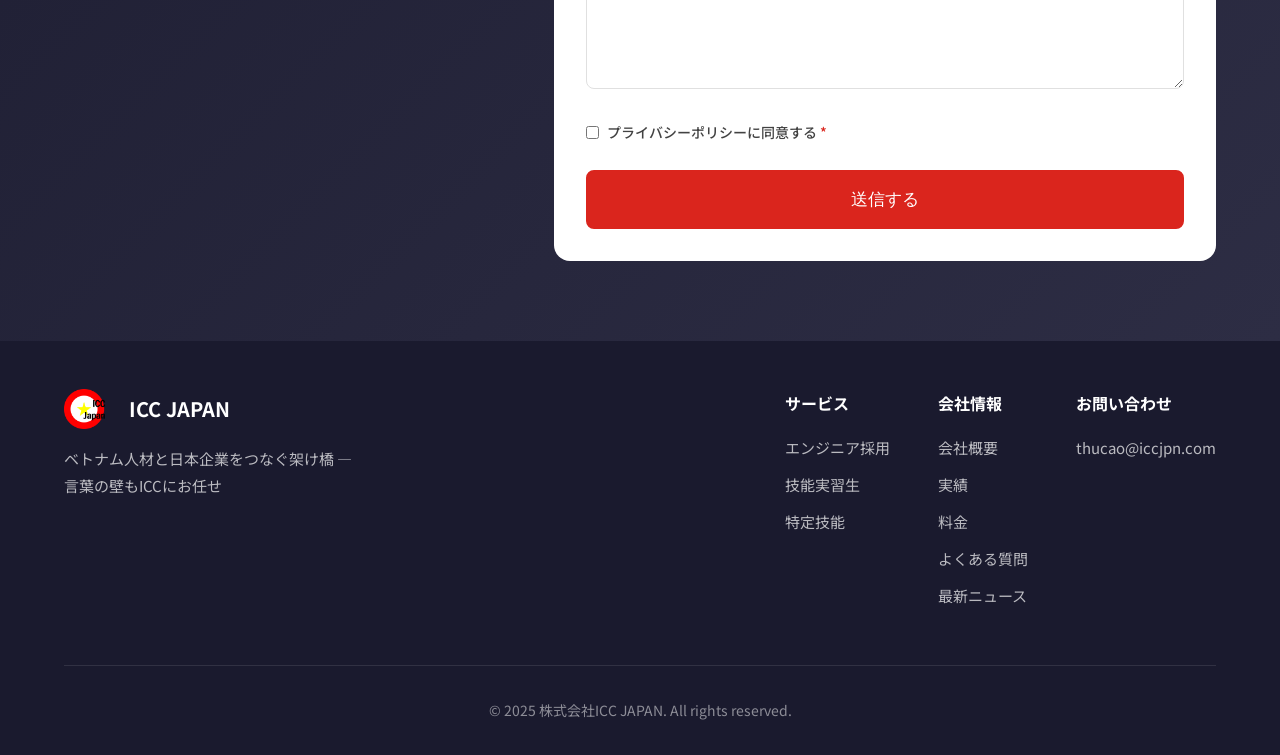
==== commit e36388d3: "feat(vi): revise Vietnamese section per owner — drop cross-links/salary, optional email, desired_loc" ====
--- a/index.html
+++ b/index.html
@@ -52,7 +52,7 @@
     </script>
     
     <!-- Stylesheets -->
-    <link rel="stylesheet" href="css/style.css?v=20261014a">
+    <link rel="stylesheet" href="css/style.css?v=20261014b">
     
     <!-- Structured Data - Organization Schema -->
     <script type="application/ld+json">
@@ -664,6 +664,6 @@
     <a href="#" class="back-to-top" id="backToTop" aria-label="ページトップへ戻る">↑</a>
 
     <!-- JavaScript -->
-    <script src="js/main.js?v=20261014a" defer></script>
+    <script src="js/main.js?v=20261014b" defer></script>
 </body>
 </html>
--- a/css/style.css
+++ b/css/style.css
@@ -1770,22 +1770,14 @@
 }
 
 .vi-grid-2,
-.vi-grid-3,
 .vi-grid-4,
 .vi-hero-stats,
-.vi-form-grid,
-.vi-company-meta,
-.vi-review-scores {
+.vi-form-grid {
     display: grid;
 }
 
 .vi-grid-2 {
     grid-template-columns: repeat(2, 1fr);
-    gap: var(--spacing-lg);
-}
-
-.vi-grid-3 {
-    grid-template-columns: repeat(3, 1fr);
     gap: var(--spacing-lg);
 }
 
@@ -1814,27 +1806,6 @@
 .vi-card-icon {
     margin-bottom: var(--spacing-sm);
     font-size: 2rem;
-}
-
-.vi-badge,
-.vi-badge-muted {
-    display: inline-flex;
-    align-items: center;
-    margin-bottom: var(--spacing-sm);
-    padding: 0.25rem 0.65rem;
-    border-radius: var(--radius-full);
-    font-size: 0.75rem;
-    font-weight: 700;
-}
-
-.vi-badge {
-    color: var(--color-primary);
-    background: rgba(218, 37, 29, 0.08);
-}
-
-.vi-badge-muted {
-    color: var(--color-gray-700);
-    background: var(--color-gray-100);
 }
 
 .vi-note {
@@ -1923,11 +1894,6 @@
     font-size: 0.9rem;
 }
 
-.vi-actions-center {
-    margin-top: var(--spacing-lg);
-    text-align: center;
-}
-
 .vi-contact-card + .vi-contact-card {
     margin-top: var(--spacing-md);
 }
@@ -1962,36 +1928,113 @@
     font-size: 0.9rem;
 }
 
-.vi-filter-bar {
+.vi-map-wrap {
+    position: relative;
+    max-width: 560px;
+    margin: 0 auto;
+}
+
+.vi-map-img {
+    width: 100%;
+    height: auto;
+    display: block;
+}
+
+.vi-map-markers {
+    position: absolute;
+    inset: 0;
+}
+
+.vi-marker {
+    position: absolute;
+    width: 14px;
+    height: 14px;
+    margin: -7px 0 0 -7px;
+    border-radius: 50%;
+    border: 2px solid #fff;
+    box-shadow: 0 1px 4px rgba(0, 0, 0, .35);
+    cursor: pointer;
+    padding: 0;
+}
+
+.vi-marker--good {
+    background: var(--color-primary);
+}
+
+.vi-marker--bad {
+    background: #111;
+}
+
+.vi-map-popup {
+    position: absolute;
+    top: var(--spacing-sm);
+    right: var(--spacing-sm);
+    z-index: 5;
+    width: 220px;
+    padding: var(--spacing-sm);
+    background: var(--color-white);
+    border-radius: var(--radius-md);
+    box-shadow: var(--shadow-md);
+    font-size: 0.85rem;
+    display: none;
+}
+
+.vi-map-popup.is-open {
+    display: block;
+}
+
+.vi-map-popup h3 {
+    margin-bottom: 0.3rem;
+    color: var(--color-dark);
+    font-size: 0.95rem;
+}
+
+.vi-map-popup p {
+    margin-bottom: 0.3rem;
+    color: var(--color-gray-700);
+}
+
+.vi-map-note {
+    margin-top: var(--spacing-sm);
+    text-align: center;
+    color: var(--color-gray-600);
+    font-size: 0.85rem;
+}
+
+.vi-legend {
     display: flex;
     flex-wrap: wrap;
-    gap: var(--spacing-sm);
-    margin-bottom: var(--spacing-lg);
-}
-
-.vi-filter-bar select {
-    padding: 0.65rem 0.9rem;
-    border: 1px solid var(--color-gray-300);
-    border-radius: var(--radius-md);
-}
-
-.vi-filter-btn {
-    padding: 0.65rem 1rem;
+    gap: var(--spacing-md);
+}
+
+.vi-legend-item {
+    display: inline-flex;
+    align-items: center;
+    gap: 0.4rem;
     color: var(--color-gray-700);
-    background: var(--color-white);
-    border: 1px solid var(--color-gray-300);
-    border-radius: var(--radius-full);
-    cursor: pointer;
-}
-
-.vi-filter-btn.is-active {
-    color: var(--color-white);
-    border-color: var(--color-primary);
+}
+
+.vi-legend-dot {
+    display: inline-block;
+    width: 12px;
+    height: 12px;
+    border-radius: 50%;
+}
+
+.vi-legend-dot--good {
     background: var(--color-primary);
 }
 
-.vi-company-card {
-    margin-bottom: var(--spacing-lg);
+.vi-legend-dot--bad {
+    background: #111;
+}
+
+.vi-companies {
+    display: grid;
+    gap: var(--spacing-lg);
+}
+
+.vi-company {
     padding: var(--spacing-lg);
     background: var(--color-white);
     border: 1px solid var(--color-gray-200);
@@ -1999,113 +2042,41 @@
     box-shadow: var(--shadow-sm);
 }
 
-.vi-company-header {
-    display: flex;
-    flex-wrap: wrap;
+.vi-company h3 {
+    margin-bottom: 0.3rem;
+    color: var(--color-dark);
+}
+
+.vi-company-location {
+    margin-bottom: var(--spacing-sm);
+    color: var(--color-gray-600);
+    font-size: 0.9rem;
+}
+
+.vi-company-badge {
+    display: inline-flex;
     align-items: center;
-    justify-content: space-between;
-    gap: var(--spacing-sm);
-    margin-bottom: var(--spacing-md);
-}
-
-.vi-company-header h3 {
-    color: var(--color-dark);
-}
-
-.vi-company-meta {
-    grid-template-columns: repeat(3, 1fr);
-    gap: var(--spacing-sm);
-    margin-bottom: var(--spacing-lg);
-}
-
-.vi-company-meta div {
-    padding: var(--spacing-sm);
-    background: var(--bg-light);
-    border-radius: var(--radius-md);
-}
-
-.vi-company-meta strong {
-    display: block;
-    margin-bottom: 0.2rem;
+    margin-bottom: var(--spacing-sm);
+    padding: 0.25rem 0.65rem;
+    border-radius: var(--radius-full);
+    color: var(--color-white);
+    font-size: 0.75rem;
+    font-weight: 700;
+}
+
+.vi-company-badge--good {
+    background: var(--color-primary);
+}
+
+.vi-company-badge--bad {
+    background: #111;
+}
+
+.vi-company-note {
+    margin-top: var(--spacing-sm);
     color: var(--color-gray-600);
     font-size: 0.8rem;
-}
-
-.vi-company-meta span {
-    color: var(--color-dark);
-    font-weight: 500;
-}
-
-.vi-rating {
-    display: flex;
-    flex-wrap: wrap;
-    align-items: center;
-    gap: var(--spacing-xs);
-    color: var(--color-dark);
-    font-weight: 700;
-}
-
-.vi-rating-stars {
-    color: var(--color-accent);
-    letter-spacing: 0.1em;
-}
-
-.vi-review {
-    margin-bottom: var(--spacing-md);
-    padding: var(--spacing-md);
-    background: var(--bg-light);
-    border: 1px solid var(--color-gray-200);
-    border-radius: var(--radius-md);
-}
-
-.vi-review-head,
-.vi-rating {
-    display: flex;
-}
-
-.vi-review-head {
-    flex-wrap: wrap;
-    justify-content: space-between;
-    gap: var(--spacing-xs);
-    margin-bottom: var(--spacing-sm);
-}
-
-.vi-review-scores {
-    grid-template-columns: repeat(5, minmax(140px, 1fr));
-    gap: var(--spacing-xs);
-    margin-bottom: var(--spacing-sm);
-}
-
-.vi-review-scores div {
-    padding: 0.5rem;
-    background: var(--color-white);
-    border-radius: var(--radius-sm);
-    font-size: 0.85rem;
-}
-
-.vi-review-pros,
-.vi-review-cons {
-    margin-bottom: var(--spacing-xs);
-}
-
-.vi-review-pros strong {
-    color: var(--color-primary);
-}
-
-.vi-review-cons strong {
-    color: var(--color-gray-700);
-}
-
-.vi-lang-switch {
-    display: inline-flex;
-    align-items: center;
-    margin-right: var(--spacing-sm);
-    padding: 0.3rem 0.75rem;
-    border: 1px solid var(--color-gray-300);
-    border-radius: var(--radius-full);
-    font-size: 0.8rem;
-    font-weight: 500;
-    white-space: nowrap;
+    font-style: italic;
 }
 
 .vi-footer {
@@ -2138,11 +2109,8 @@
 }
 
 @media (max-width: 1024px) {
-    .vi-grid-3,
     .vi-grid-4,
-    .vi-steps,
-    .vi-company-meta,
-    .vi-review-scores {
+    .vi-steps {
         grid-template-columns: repeat(2, 1fr);
     }
 }
@@ -2155,28 +2123,20 @@
 
     .vi-hero-stats,
     .vi-grid-2,
-    .vi-grid-3,
     .vi-grid-4,
     .vi-form-grid,
-    .vi-steps,
-    .vi-company-meta,
-    .vi-review-scores {
+    .vi-steps {
         grid-template-columns: 1fr;
     }
 
     .vi-hero-cta,
-    .vi-hero-cta .btn,
-    .vi-filter-bar .btn {
+    .vi-hero-cta .btn {
         width: 100%;
     }
-}
-
-.vi-empty {
-    margin: var(--spacing-lg) 0;
-    padding: var(--spacing-md);
-    border: 1px dashed var(--color-gray-400);
-    border-radius: var(--radius-md);
-    background: var(--color-gray-100);
-    color: var(--color-gray-700);
-    text-align: center;
-}
+
+    .vi-map-popup {
+        position: static;
+        width: 100%;
+        margin-top: var(--spacing-sm);
+    }
+}
